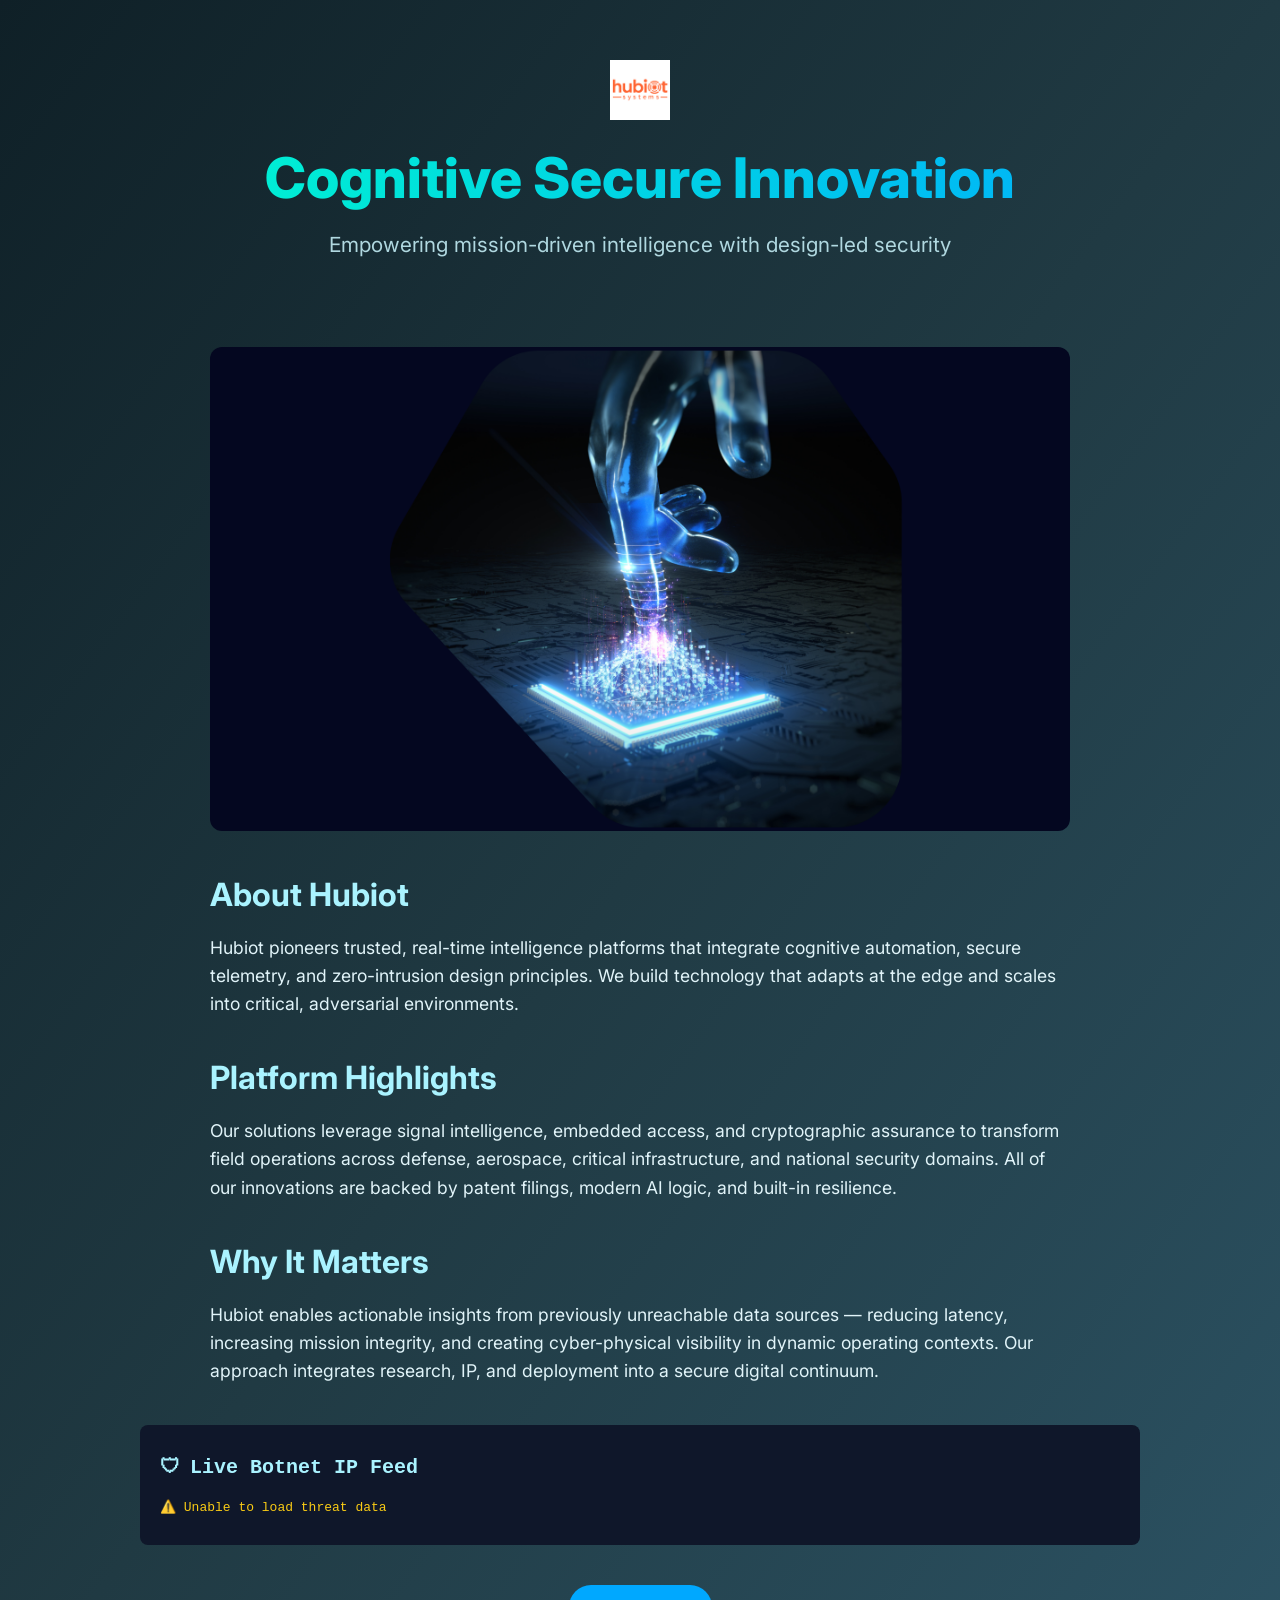
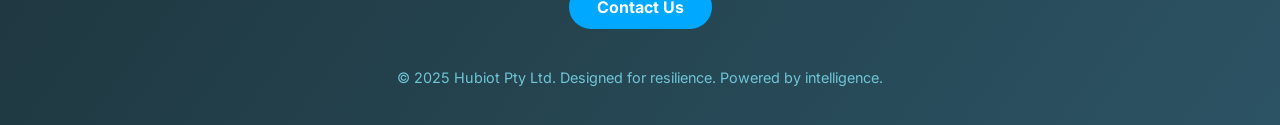
==== index.html @ 5f177913 "trigger azure deployment" ====
<!DOCTYPE html>
<html lang="en">
<head>
  <meta charset="UTF-8" />
  <meta name="viewport" content="width=device-width, initial-scale=1.0" />
  <title>Hubiot | Cognitive Secure Innovation</title>
  <link href="https://fonts.googleapis.com/css2?family=Inter:wght@300;600;800&display=swap" rel="stylesheet">
  <style>
    * { margin: 0; padding: 0; box-sizing: border-box; }
    body {
      font-family: 'Inter', sans-serif;
      background: linear-gradient(to bottom right, #0f2027, #203a43, #2c5364);
      color: #e0f7fa;
      overflow-x: hidden;
    }
    header {
      padding: 60px 20px 20px;
      text-align: center;
    }
    header img {
      max-height: 60px;
      margin-bottom: 20px;
    }
    header h1 {
      font-size: 3.5em;
      font-weight: 800;
      background: linear-gradient(to right, #00feca, #00a8ff);
      -webkit-background-clip: text;
      -webkit-text-fill-color: transparent;
      animation: pulse 3s infinite alternate;
    }
    header p {
      font-size: 1.3em;
      margin-top: 20px;
      color: #b0d8e0;
    }
    section {
      max-width: 900px;
      margin: 40px auto;
      padding: 0 20px;
    }
    section h2 {
      font-size: 2em;
      margin-bottom: 20px;
      color: #aaf3ff;
    }
    section p {
      font-size: 1.1em;
      line-height: 1.6em;
      color: #e1f4f9;
    }
    .cta {
      text-align: center;
      margin-top: 40px;
    }
    .cta a {
      display: inline-block;
      background: #00a8ff;
      color: #fff;
      padding: 12px 28px;
      border-radius: 40px;
      font-weight: bold;
      text-decoration: none;
      transition: background 0.3s ease;
    }
    .cta a:hover {
      background: #008ecc;
    }
    .hero {
      text-align: center;
    }
    .hero img {
      width: 100%;
      max-width: 1100px;
      border-radius: 12px;
      margin-top: 30px;
    }
    footer {
      text-align: center;
      font-size: 0.9em;
      color: #6fc5d6;
      padding: 40px 20px;
    }
    @keyframes pulse {
      from { transform: scale(1); opacity: 0.8; }
      to { transform: scale(1.04); opacity: 1; }
    }
  </style>
</head>
<body>
  <header>
    <img src="assets/images/logo.png" alt="Hubiot Logo">
    <h1>Cognitive Secure Innovation</h1>
    <p>Empowering mission-driven intelligence with design-led security</p>
  </header>

  <section class="hero">
    <img src="assets/images/hero-banner.png" alt="Hero Banner">
  </section>

  <section>
    <h2>About Hubiot</h2>
    <p>Hubiot pioneers trusted, real-time intelligence platforms that integrate cognitive automation, secure telemetry, and zero-intrusion design principles. We build technology that adapts at the edge and scales into critical, adversarial environments.</p>
  </section>

  <section>
    <h2>Platform Highlights</h2>
    <p>Our solutions leverage signal intelligence, embedded access, and cryptographic assurance to transform field operations across defense, aerospace, critical infrastructure, and national security domains. All of our innovations are backed by patent filings, modern AI logic, and built-in resilience.</p>
  </section>

  <section>
    <h2>Why It Matters</h2>
    <p>Hubiot enables actionable insights from previously unreachable data sources — reducing latency, increasing mission integrity, and creating cyber-physical visibility in dynamic operating contexts. Our approach integrates research, IP, and deployment into a secure digital continuum.</p>
  </section>
<section style="background-color:#0f172a; padding: 30px 20px; border-radius: 8px; color: #67e8f9; font-family: monospace; max-width: 1000px; margin: 40px auto;">
  <h2 style="font-size: 20px; font-weight: bold; display: flex; align-items: center;">
    🛡 <span style="margin-left: 10px;">Live Botnet IP Feed</span>
  </h2>
  <ul id="threat-feed" style="list-style: none; padding-left: 0; margin-top: 20px;"></ul>
  <script>
    fetch('https://corsproxy.io/?https://feodotracker.abuse.ch/downloads/ipblocklist.json')
      .then(response => response.json())
      .then(data => {
        const feed = document.getElementById('threat-feed');
        const entries = data.slice(0, 5);
        if (entries.length === 0) throw new Error("No data");

        entries.forEach(entry => {
          const item = document.createElement('li');
          item.style.marginBottom = '8px';
          item.textContent = `IP: ${entry.ip_address} | Malware: ${entry.malware} | Seen: ${entry.first_seen}`;
          feed.appendChild(item);
        });
      })
      .catch(err => {
        const fallback = document.createElement('li');
        fallback.style.color = '#facc15'; // amber/yellow
        fallback.innerHTML = '⚠️ Unable to load threat data';
        document.getElementById('threat-feed').appendChild(fallback);
      });
  </script>
</section>

  
  <div class="cta">
    <a href="mailto:info@hubiot.com.au">Contact Us</a>
  </div>

  <footer>
    &copy; 2025 Hubiot Pty Ltd. Designed for resilience. Powered by intelligence.
  </footer>
</body>
</html>
<!--redploy-->
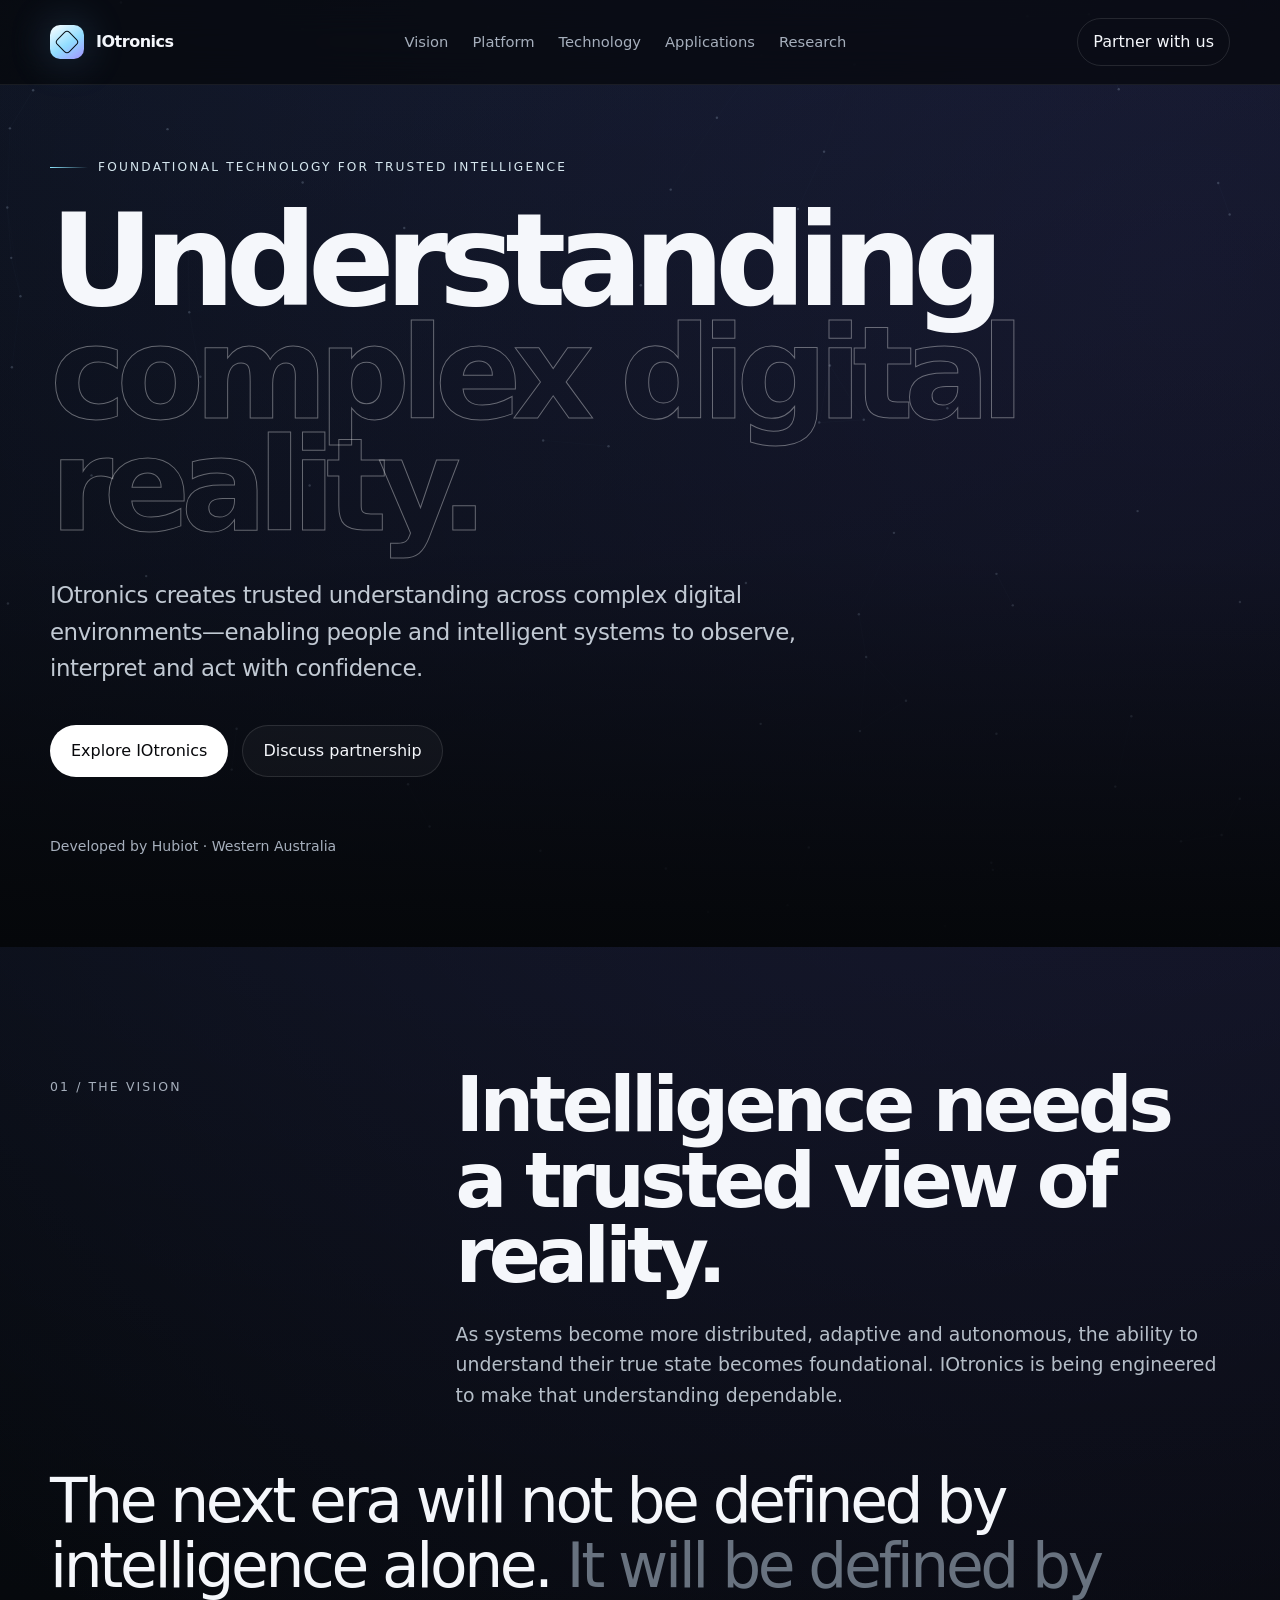
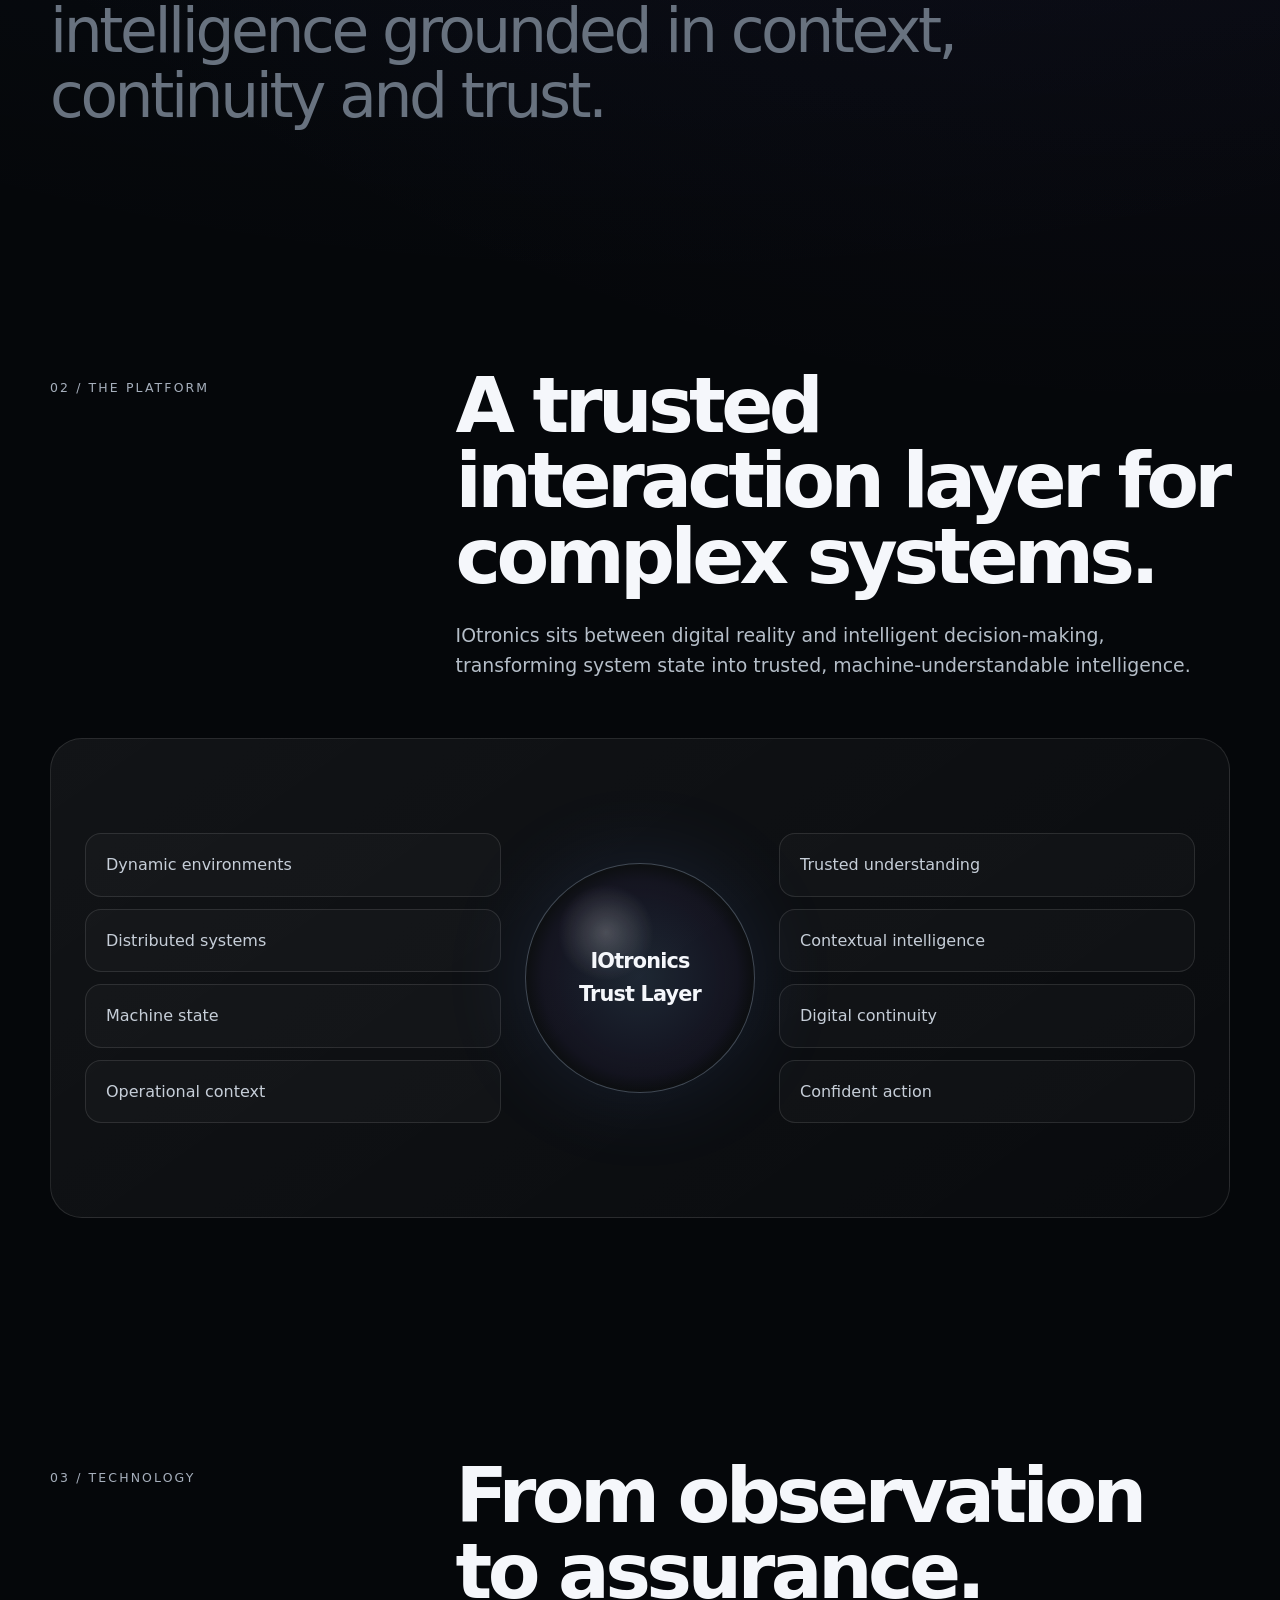
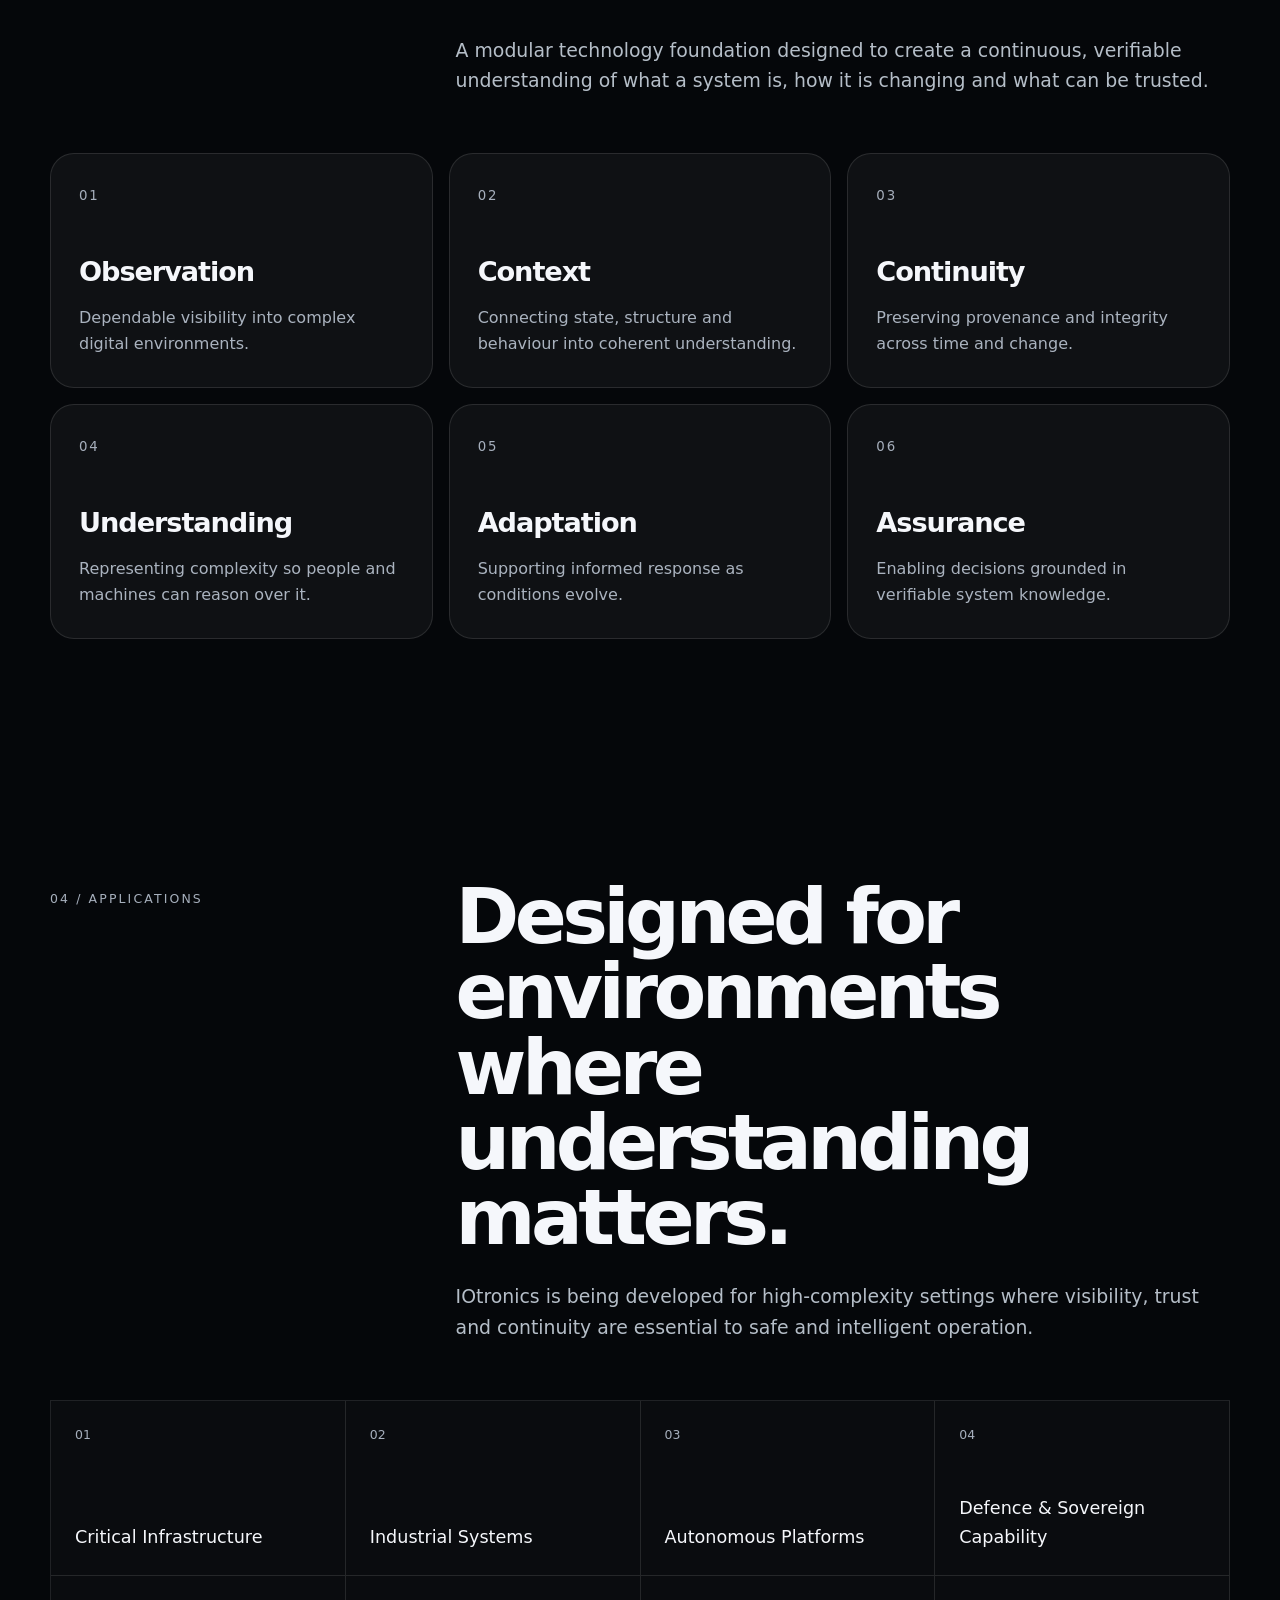
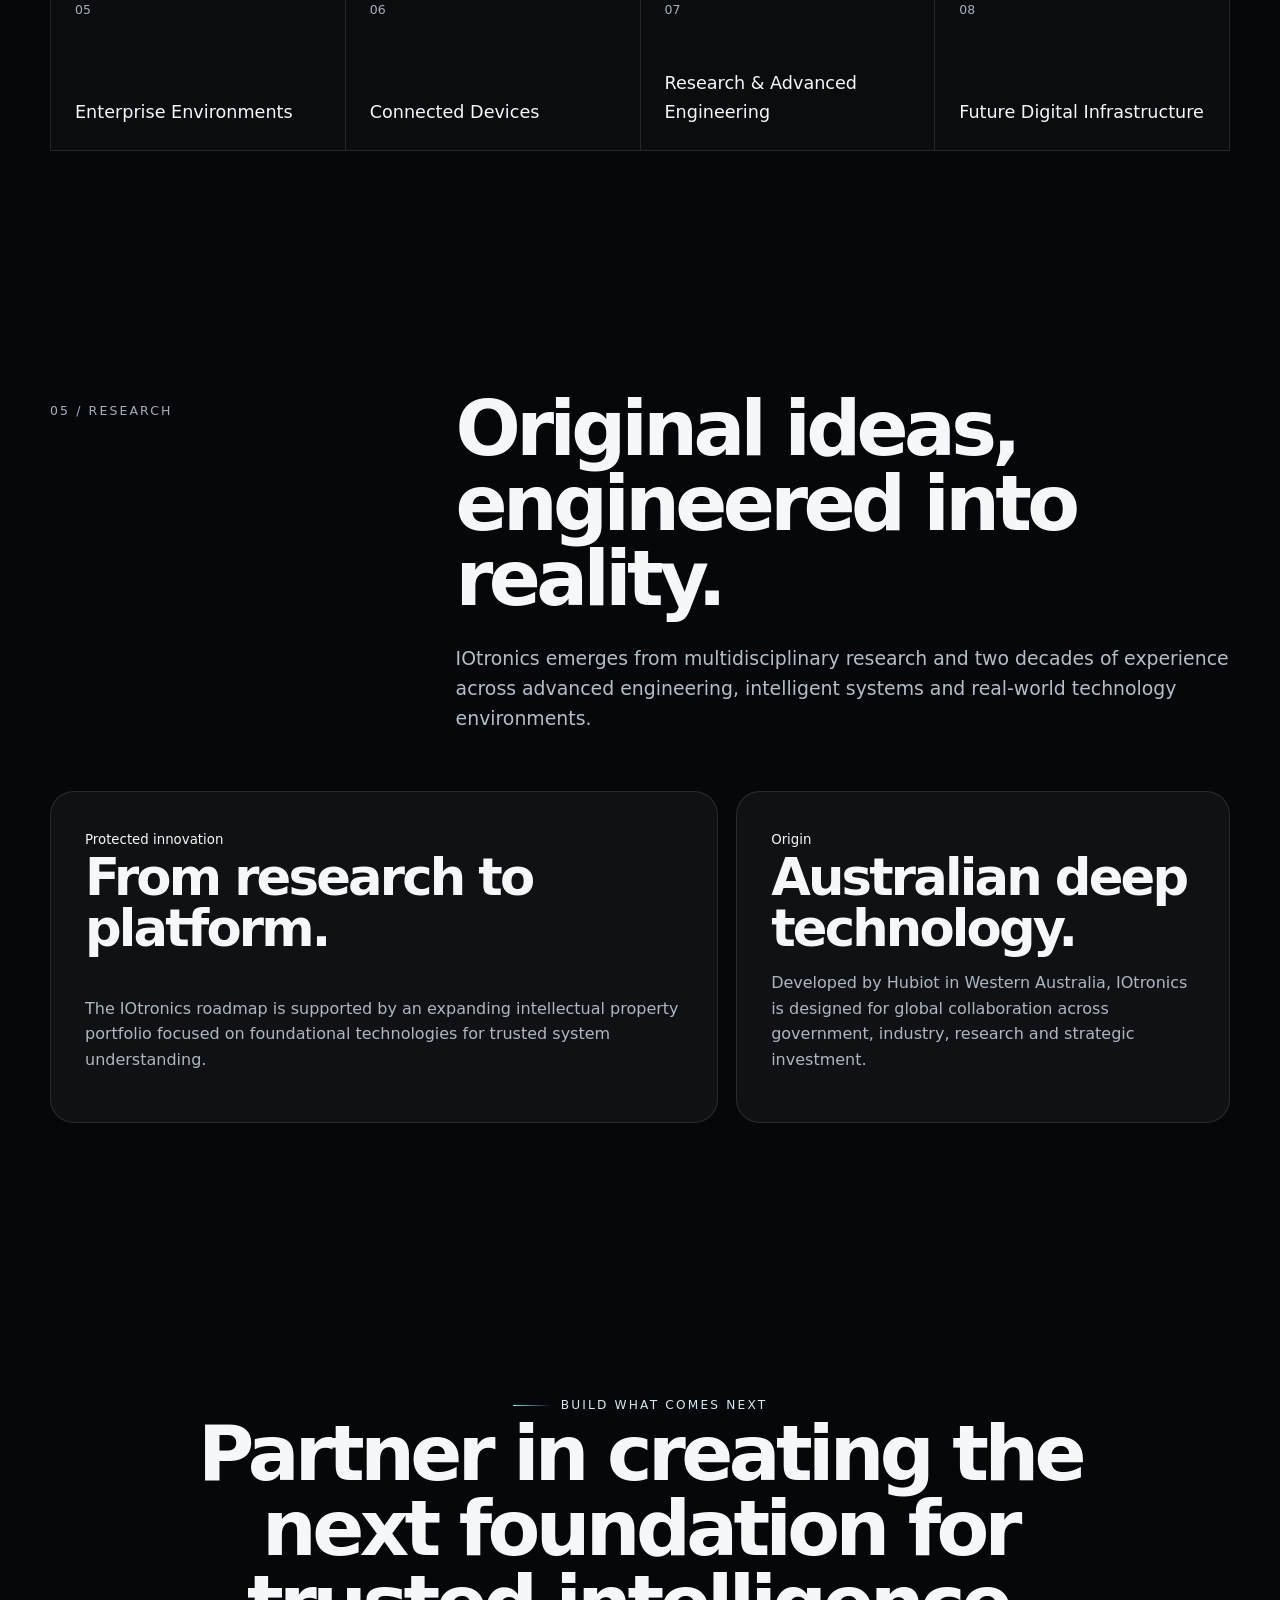
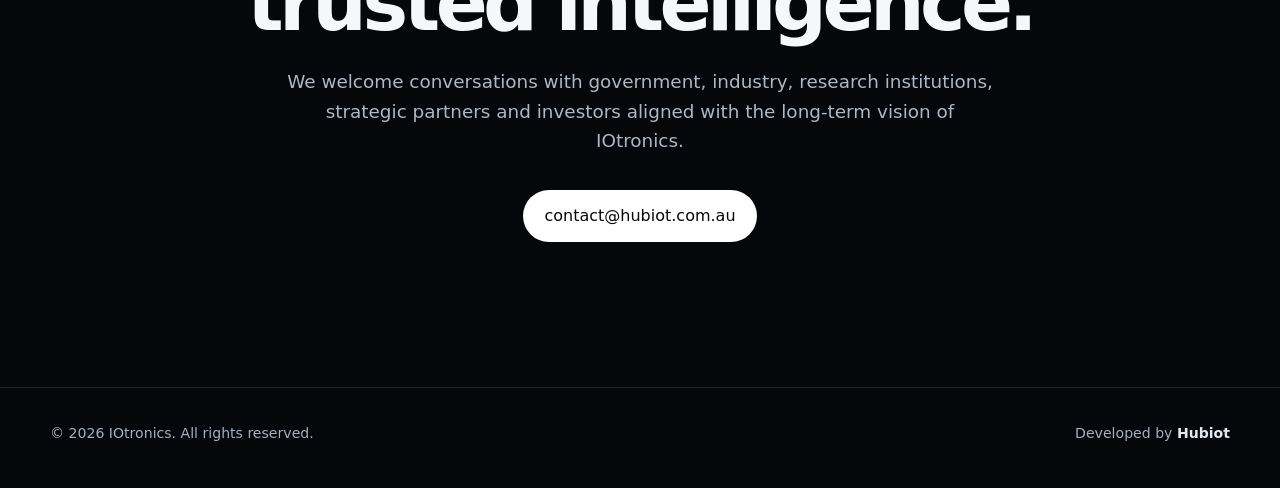
==== commit 46ce6d00: "initial iotronics landing page" ====
--- a/index.html
+++ b/index.html
@@ -1,154 +1,36 @@
-<!DOCTYPE html>
+<!doctype html>
 <html lang="en">
 <head>
-  <meta charset="UTF-8" />
-  <meta name="viewport" content="width=device-width, initial-scale=1.0" />
-  <title>Hubiot | Cognitive Secure Innovation</title>
-  <link href="https://fonts.googleapis.com/css2?family=Inter:wght@300;600;800&display=swap" rel="stylesheet">
-  <style>
-    * { margin: 0; padding: 0; box-sizing: border-box; }
-    body {
-      font-family: 'Inter', sans-serif;
-      background: linear-gradient(to bottom right, #0f2027, #203a43, #2c5364);
-      color: #e0f7fa;
-      overflow-x: hidden;
-    }
-    header {
-      padding: 60px 20px 20px;
-      text-align: center;
-    }
-    header img {
-      max-height: 60px;
-      margin-bottom: 20px;
-    }
-    header h1 {
-      font-size: 3.5em;
-      font-weight: 800;
-      background: linear-gradient(to right, #00feca, #00a8ff);
-      -webkit-background-clip: text;
-      -webkit-text-fill-color: transparent;
-      animation: pulse 3s infinite alternate;
-    }
-    header p {
-      font-size: 1.3em;
-      margin-top: 20px;
-      color: #b0d8e0;
-    }
-    section {
-      max-width: 900px;
-      margin: 40px auto;
-      padding: 0 20px;
-    }
-    section h2 {
-      font-size: 2em;
-      margin-bottom: 20px;
-      color: #aaf3ff;
-    }
-    section p {
-      font-size: 1.1em;
-      line-height: 1.6em;
-      color: #e1f4f9;
-    }
-    .cta {
-      text-align: center;
-      margin-top: 40px;
-    }
-    .cta a {
-      display: inline-block;
-      background: #00a8ff;
-      color: #fff;
-      padding: 12px 28px;
-      border-radius: 40px;
-      font-weight: bold;
-      text-decoration: none;
-      transition: background 0.3s ease;
-    }
-    .cta a:hover {
-      background: #008ecc;
-    }
-    .hero {
-      text-align: center;
-    }
-    .hero img {
-      width: 100%;
-      max-width: 1100px;
-      border-radius: 12px;
-      margin-top: 30px;
-    }
-    footer {
-      text-align: center;
-      font-size: 0.9em;
-      color: #6fc5d6;
-      padding: 40px 20px;
-    }
-    @keyframes pulse {
-      from { transform: scale(1); opacity: 0.8; }
-      to { transform: scale(1.04); opacity: 1; }
-    }
-  </style>
+<meta charset="utf-8">
+<meta name="viewport" content="width=device-width,initial-scale=1">
+<meta name="description" content="IOtronics is a foundational technology platform developed by Hubiot to create trusted understanding across complex digital environments.">
+<meta name="theme-color" content="#05070a">
+<title>IOtronics — Trusted Understanding for Complex Digital Systems</title>
+<style>
+:root{--bg:#05070a;--panel:rgba(255,255,255,.045);--line:rgba(255,255,255,.11);--text:#f5f7fb;--muted:#a6afbc;--accent:#8de7ff;--max:1180px;--radius:24px}
+*{box-sizing:border-box}html{scroll-behavior:smooth}body{margin:0;color:var(--text);background:radial-gradient(circle at 50% -10%,rgba(85,155,255,.16),transparent 34%),radial-gradient(circle at 92% 4%,rgba(148,98,255,.12),transparent 26%),var(--bg);font-family:Inter,ui-sans-serif,system-ui,-apple-system,BlinkMacSystemFont,"Segoe UI",sans-serif;line-height:1.6;overflow-x:hidden}a{color:inherit;text-decoration:none}.container{width:min(calc(100% - 40px),var(--max));margin:auto}
+header{position:fixed;inset:0 0 auto;z-index:50;padding:18px 0;background:rgba(5,7,10,.68);backdrop-filter:blur(18px);border-bottom:1px solid rgba(255,255,255,.07)}nav{display:flex;align-items:center;justify-content:space-between;gap:24px}.brand{display:flex;align-items:center;gap:12px;font-weight:700;letter-spacing:-.03em}.mark{width:34px;height:34px;border-radius:10px;background:linear-gradient(145deg,#fff,#91ddff 55%,#a492ff);box-shadow:0 0 40px rgba(120,200,255,.25);position:relative}.mark:after{content:"";position:absolute;inset:8px;border:1px solid #071017;border-radius:4px;transform:rotate(45deg)}.navlinks{display:flex;gap:24px;color:var(--muted);font-size:.92rem}.navcta{border:1px solid var(--line);padding:10px 15px;border-radius:999px}
+.hero{min-height:100vh;display:grid;align-items:center;padding:150px 0 90px;position:relative;isolation:isolate}#field{position:absolute;inset:0;width:100%;height:100%;z-index:-2;opacity:.58}.hero:after{content:"";position:absolute;inset:0;z-index:-1;background:linear-gradient(to bottom,rgba(5,7,10,.16),rgba(5,7,10,.35) 58%,var(--bg))}.eyebrow{display:inline-flex;align-items:center;gap:10px;text-transform:uppercase;letter-spacing:.18em;font-size:.76rem;color:#d6e7ef}.eyebrow:before{content:"";width:38px;height:1px;background:linear-gradient(90deg,var(--accent),transparent)}h1{margin:28px 0 0;font-size:clamp(4.2rem,10vw,8.8rem);line-height:.88;letter-spacing:-.075em;font-weight:650;max-width:1020px}h1 span{display:block;color:transparent;-webkit-text-stroke:1px rgba(255,255,255,.36)}.hero p{margin:34px 0 0;max-width:760px;color:#c1c9d3;font-size:clamp(1.15rem,2vw,1.43rem);letter-spacing:-.02em}.actions{display:flex;flex-wrap:wrap;gap:14px;margin-top:38px}.btn{display:inline-flex;align-items:center;justify-content:center;min-height:52px;padding:0 20px;border-radius:999px;border:1px solid var(--line);transition:.25s ease}.btn:hover{transform:translateY(-2px)}.primary{background:#fff;color:#07080b;border-color:transparent}.secondary{background:rgba(255,255,255,.035)}.byline{margin-top:58px;color:var(--muted);font-size:.88rem}
+section{padding:120px 0}.head{display:grid;grid-template-columns:.65fr 1.5fr;gap:70px;margin-bottom:58px}.index{color:var(--muted);font-size:.78rem;text-transform:uppercase;letter-spacing:.17em;padding-top:10px}h2{margin:0;font-size:clamp(2.8rem,6vw,5.8rem);line-height:.98;letter-spacing:-.06em;font-weight:600}.lead{margin:26px 0 0;color:#b5bec8;font-size:1.18rem;max-width:790px}.statement{font-size:clamp(2.15rem,4.8vw,4.7rem);line-height:1.06;letter-spacing:-.055em;max-width:1060px;margin:0}.dim{color:#68727f}
+.platform{border:1px solid var(--line);border-radius:32px;background:linear-gradient(145deg,rgba(255,255,255,.055),rgba(255,255,255,.02));padding:34px;overflow:hidden}.diagram{display:grid;grid-template-columns:1fr auto 1fr;gap:24px;align-items:center;min-height:410px}.side{display:grid;gap:12px}.node{padding:18px 20px;border:1px solid var(--line);border-radius:16px;background:rgba(255,255,255,.025);color:#c6ced8}.core{width:230px;aspect-ratio:1;border-radius:50%;display:grid;place-items:center;text-align:center;font-size:1.3rem;font-weight:650;letter-spacing:-.04em;background:radial-gradient(circle at 35% 30%,rgba(255,255,255,.22),transparent 22%),radial-gradient(circle,rgba(132,187,255,.14),rgba(126,98,255,.06) 60%,transparent 70%);border:1px solid rgba(196,221,255,.28);box-shadow:0 0 90px rgba(101,151,255,.12)}
+.grid{display:grid;grid-template-columns:repeat(3,1fr);gap:16px}.card{min-height:235px;padding:28px;border:1px solid var(--line);border-radius:var(--radius);background:var(--panel)}.card small{color:var(--muted);letter-spacing:.14em;text-transform:uppercase}.card h3{margin:42px 0 12px;font-size:1.7rem;letter-spacing:-.04em}.card p{margin:0;color:#aab3bf}.apps{display:grid;grid-template-columns:repeat(4,1fr);border-top:1px solid var(--line);border-left:1px solid var(--line)}.app{min-height:175px;padding:24px;display:flex;flex-direction:column;justify-content:space-between;border-right:1px solid var(--line);border-bottom:1px solid var(--line);background:rgba(255,255,255,.018)}.app span{color:var(--muted);font-size:.78rem}.app strong{font-size:1.1rem;font-weight:520}.proof{display:grid;grid-template-columns:1.15fr .85fr;gap:18px}.proof article{min-height:320px;padding:34px;border:1px solid var(--line);border-radius:var(--radius);background:var(--panel);display:flex;flex-direction:column;justify-content:space-between}.proof h3{margin:0;font-size:clamp(2rem,4vw,3.8rem);letter-spacing:-.055em;line-height:1}.proof p{color:#aeb7c2}.cta{text-align:center;padding:145px 0}.cta h2{max-width:940px;margin:auto}.cta p{color:#aeb7c2;max-width:720px;margin:26px auto 34px;font-size:1.15rem}footer{border-top:1px solid var(--line);padding:34px 0 44px;color:var(--muted);font-size:.88rem}.footerrow{display:flex;align-items:center;justify-content:space-between;gap:20px;flex-wrap:wrap}.reveal{opacity:0;transform:translateY(26px);transition:opacity .8s ease,transform .8s ease}.reveal.visible{opacity:1;transform:none}
+@media(max-width:900px){.navlinks{display:none}.head{grid-template-columns:1fr;gap:18px}.diagram{grid-template-columns:1fr}.core{margin:42px auto}.grid{grid-template-columns:1fr 1fr}.apps{grid-template-columns:1fr 1fr}.proof{grid-template-columns:1fr}}@media(max-width:620px){.container{width:min(calc(100% - 24px),var(--max))}.grid,.apps{grid-template-columns:1fr}h1{font-size:clamp(4rem,19vw,6rem)}section{padding:88px 0}.actions{flex-direction:column}.btn{width:100%}.platform{padding:18px}}@media(prefers-reduced-motion:reduce){html{scroll-behavior:auto}*,*:before,*:after{animation:none!important;transition:none!important}.reveal{opacity:1;transform:none}}
+</style>
 </head>
 <body>
-  <header>
-    <img src="assets/images/logo.png" alt="Hubiot Logo">
-    <h1>Cognitive Secure Innovation</h1>
-    <p>Empowering mission-driven intelligence with design-led security</p>
-  </header>
-
-  <section class="hero">
-    <img src="assets/images/hero-banner.png" alt="Hero Banner">
-  </section>
-
-  <section>
-    <h2>About Hubiot</h2>
-    <p>Hubiot pioneers trusted, real-time intelligence platforms that integrate cognitive automation, secure telemetry, and zero-intrusion design principles. We build technology that adapts at the edge and scales into critical, adversarial environments.</p>
-  </section>
-
-  <section>
-    <h2>Platform Highlights</h2>
-    <p>Our solutions leverage signal intelligence, embedded access, and cryptographic assurance to transform field operations across defense, aerospace, critical infrastructure, and national security domains. All of our innovations are backed by patent filings, modern AI logic, and built-in resilience.</p>
-  </section>
-
-  <section>
-    <h2>Why It Matters</h2>
-    <p>Hubiot enables actionable insights from previously unreachable data sources — reducing latency, increasing mission integrity, and creating cyber-physical visibility in dynamic operating contexts. Our approach integrates research, IP, and deployment into a secure digital continuum.</p>
-  </section>
-<section style="background-color:#0f172a; padding: 30px 20px; border-radius: 8px; color: #67e8f9; font-family: monospace; max-width: 1000px; margin: 40px auto;">
-  <h2 style="font-size: 20px; font-weight: bold; display: flex; align-items: center;">
-    🛡 <span style="margin-left: 10px;">Live Botnet IP Feed</span>
-  </h2>
-  <ul id="threat-feed" style="list-style: none; padding-left: 0; margin-top: 20px;"></ul>
-  <script>
-    fetch('https://corsproxy.io/?https://feodotracker.abuse.ch/downloads/ipblocklist.json')
-      .then(response => response.json())
-      .then(data => {
-        const feed = document.getElementById('threat-feed');
-        const entries = data.slice(0, 5);
-        if (entries.length === 0) throw new Error("No data");
-
-        entries.forEach(entry => {
-          const item = document.createElement('li');
-          item.style.marginBottom = '8px';
-          item.textContent = `IP: ${entry.ip_address} | Malware: ${entry.malware} | Seen: ${entry.first_seen}`;
-          feed.appendChild(item);
-        });
-      })
-      .catch(err => {
-        const fallback = document.createElement('li');
-        fallback.style.color = '#facc15'; // amber/yellow
-        fallback.innerHTML = '⚠️ Unable to load threat data';
-        document.getElementById('threat-feed').appendChild(fallback);
-      });
-  </script>
-</section>
-
-  
-  <div class="cta">
-    <a href="mailto:info@hubiot.com.au">Contact Us</a>
-  </div>
-
-  <footer>
-    &copy; 2025 Hubiot Pty Ltd. Designed for resilience. Powered by intelligence.
-  </footer>
-</body>
-</html>
-<!--redploy-->
+<header><div class="container"><nav><a class="brand" href="#top"><span class="mark"></span><span>IOtronics</span></a><div class="navlinks"><a href="#vision">Vision</a><a href="#platform">Platform</a><a href="#technology">Technology</a><a href="#applications">Applications</a><a href="#research">Research</a></div><a class="navcta" href="#partner">Partner with us</a></nav></div></header>
+<main id="top">
+<section class="hero"><canvas id="field"></canvas><div class="container"><div class="eyebrow">Foundational technology for trusted intelligence</div><h1>Understanding <span>complex digital reality.</span></h1><p>IOtronics creates trusted understanding across complex digital environments—enabling people and intelligent systems to observe, interpret and act with confidence.</p><div class="actions"><a class="btn primary" href="#platform">Explore IOtronics</a><a class="btn secondary" href="#partner">Discuss partnership</a></div><div class="byline">Developed by Hubiot · Western Australia</div></div></section>
+<section id="vision"><div class="container"><div class="head reveal"><div class="index">01 / The Vision</div><div><h2>Intelligence needs a trusted view of reality.</h2><p class="lead">As systems become more distributed, adaptive and autonomous, the ability to understand their true state becomes foundational. IOtronics is being engineered to make that understanding dependable.</p></div></div><p class="statement reveal">The next era will not be defined by intelligence alone. <span class="dim">It will be defined by intelligence grounded in context, continuity and trust.</span></p></div></section>
+<section id="platform"><div class="container"><div class="head reveal"><div class="index">02 / The Platform</div><div><h2>A trusted interaction layer for complex systems.</h2><p class="lead">IOtronics sits between digital reality and intelligent decision-making, transforming system state into trusted, machine-understandable intelligence.</p></div></div><div class="platform reveal"><div class="diagram"><div class="side"><div class="node">Dynamic environments</div><div class="node">Distributed systems</div><div class="node">Machine state</div><div class="node">Operational context</div></div><div class="core">IOtronics<br>Trust Layer</div><div class="side"><div class="node">Trusted understanding</div><div class="node">Contextual intelligence</div><div class="node">Digital continuity</div><div class="node">Confident action</div></div></div></div></div></section>
+<section id="technology"><div class="container"><div class="head reveal"><div class="index">03 / Technology</div><div><h2>From observation to assurance.</h2><p class="lead">A modular technology foundation designed to create a continuous, verifiable understanding of what a system is, how it is changing and what can be trusted.</p></div></div><div class="grid"><article class="card reveal"><small>01</small><h3>Observation</h3><p>Dependable visibility into complex digital environments.</p></article><article class="card reveal"><small>02</small><h3>Context</h3><p>Connecting state, structure and behaviour into coherent understanding.</p></article><article class="card reveal"><small>03</small><h3>Continuity</h3><p>Preserving provenance and integrity across time and change.</p></article><article class="card reveal"><small>04</small><h3>Understanding</h3><p>Representing complexity so people and machines can reason over it.</p></article><article class="card reveal"><small>05</small><h3>Adaptation</h3><p>Supporting informed response as conditions evolve.</p></article><article class="card reveal"><small>06</small><h3>Assurance</h3><p>Enabling decisions grounded in verifiable system knowledge.</p></article></div></div></section>
+<section id="applications"><div class="container"><div class="head reveal"><div class="index">04 / Applications</div><div><h2>Designed for environments where understanding matters.</h2><p class="lead">IOtronics is being developed for high-complexity settings where visibility, trust and continuity are essential to safe and intelligent operation.</p></div></div><div class="apps reveal"><div class="app"><span>01</span><strong>Critical Infrastructure</strong></div><div class="app"><span>02</span><strong>Industrial Systems</strong></div><div class="app"><span>03</span><strong>Autonomous Platforms</strong></div><div class="app"><span>04</span><strong>Defence & Sovereign Capability</strong></div><div class="app"><span>05</span><strong>Enterprise Environments</strong></div><div class="app"><span>06</span><strong>Connected Devices</strong></div><div class="app"><span>07</span><strong>Research & Advanced Engineering</strong></div><div class="app"><span>08</span><strong>Future Digital Infrastructure</strong></div></div></div></section>
+<section id="research"><div class="container"><div class="head reveal"><div class="index">05 / Research</div><div><h2>Original ideas, engineered into reality.</h2><p class="lead">IOtronics emerges from multidisciplinary research and two decades of experience across advanced engineering, intelligent systems and real-world technology environments.</p></div></div><div class="proof"><article class="reveal"><div><small>Protected innovation</small><h3>From research to platform.</h3></div><p>The IOtronics roadmap is supported by an expanding intellectual property portfolio focused on foundational technologies for trusted system understanding.</p></article><article class="reveal"><div><small>Origin</small><h3>Australian deep technology.</h3></div><p>Developed by Hubiot in Western Australia, IOtronics is designed for global collaboration across government, industry, research and strategic investment.</p></article></div></div></section>
+<section class="cta" id="partner"><div class="container reveal"><div class="eyebrow">Build what comes next</div><h2>Partner in creating the next foundation for trusted intelligence.</h2><p>We welcome conversations with government, industry, research institutions, strategic partners and investors aligned with the long-term vision of IOtronics.</p><a class="btn primary" href="mailto:contact@hubiot.com.au">contact@hubiot.com.au</a></div></section>
+</main>
+<footer><div class="container footerrow"><div>© <span id="year"></span> IOtronics. All rights reserved.</div><div>Developed by <strong style="color:#e4e9ef">Hubiot</strong></div></div></footer>
+<script>
+document.getElementById('year').textContent=new Date().getFullYear();const observer=new IntersectionObserver(entries=>entries.forEach(e=>{if(e.isIntersecting)e.target.classList.add('visible')}),{threshold:.12});document.querySelectorAll('.reveal').forEach(el=>observer.observe(el));
+const c=document.getElementById('field'),x=c.getContext('2d');let w,h,p=[];const r=window.matchMedia('(prefers-reduced-motion: reduce)').matches;function z(){const d=Math.min(devicePixelRatio||1,2);w=c.clientWidth;h=c.clientHeight;c.width=w*d;c.height=h*d;x.setTransform(d,0,0,d,0,0);p=Array.from({length:Math.min(90,Math.max(42,Math.floor(w/18)))},()=>({x:Math.random()*w,y:Math.random()*h,vx:(Math.random()-.5)*.18,vy:(Math.random()-.5)*.18}))}function q(){x.clearRect(0,0,w,h);for(let i=0;i<p.length;i++){const a=p[i];if(!r){a.x+=a.vx;a.y+=a.vy;if(a.x<0||a.x>w)a.vx*=-1;if(a.y<0||a.y>h)a.vy*=-1}x.beginPath();x.arc(a.x,a.y,1.2,0,Math.PI*2);x.fillStyle='rgba(205,226,255,.45)';x.fill();for(let j=i+1;j<p.length;j++){const b=p[j],dx=a.x-b.x,dy=a.y-b.y,d=Math.sqrt(dx*dx+dy*dy);if(d<125){x.beginPath();x.moveTo(a.x,a.y);x.lineTo(b.x,b.y);x.strokeStyle=`rgba(150,190,235,${(1-d/125)*.12})`;x.lineWidth=.7;x.stroke()}}}if(!r)requestAnimationFrame(q)}z();q();addEventListener('resize',z);
+</script>
+</body></html>
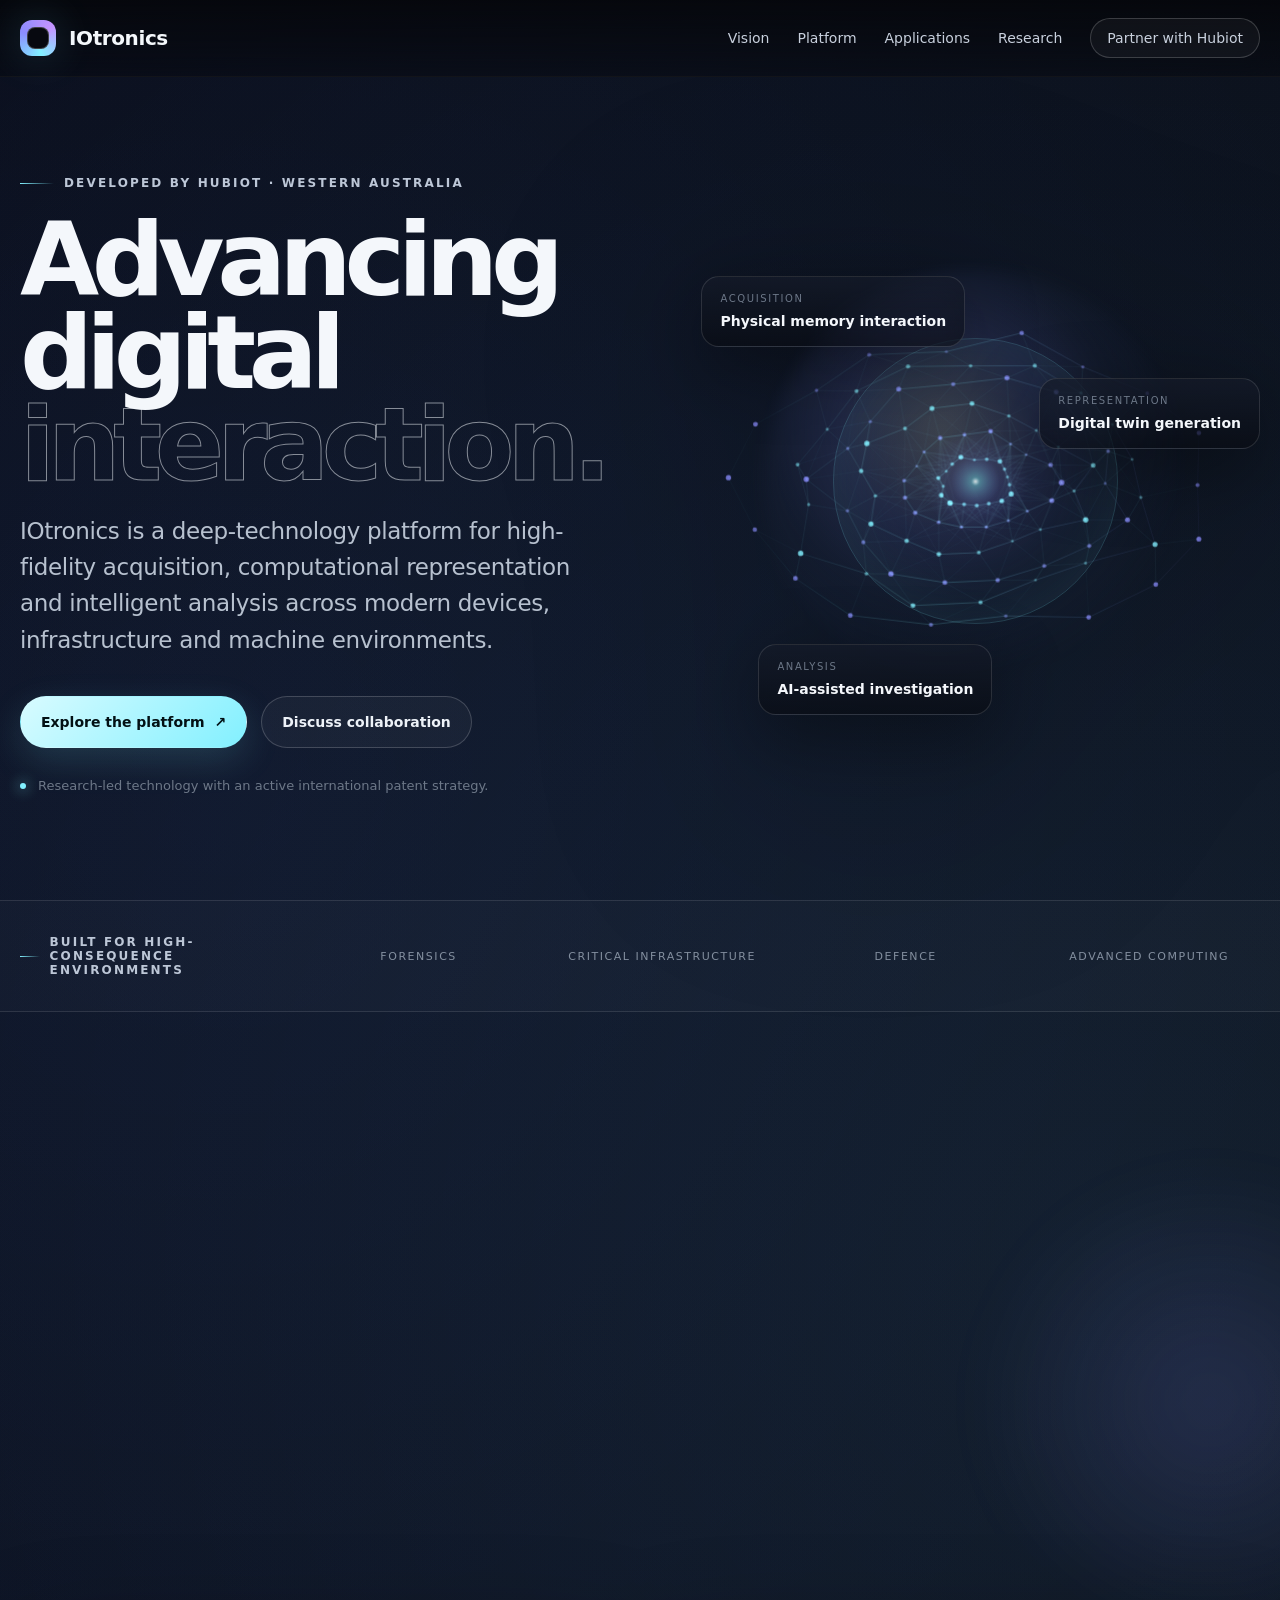
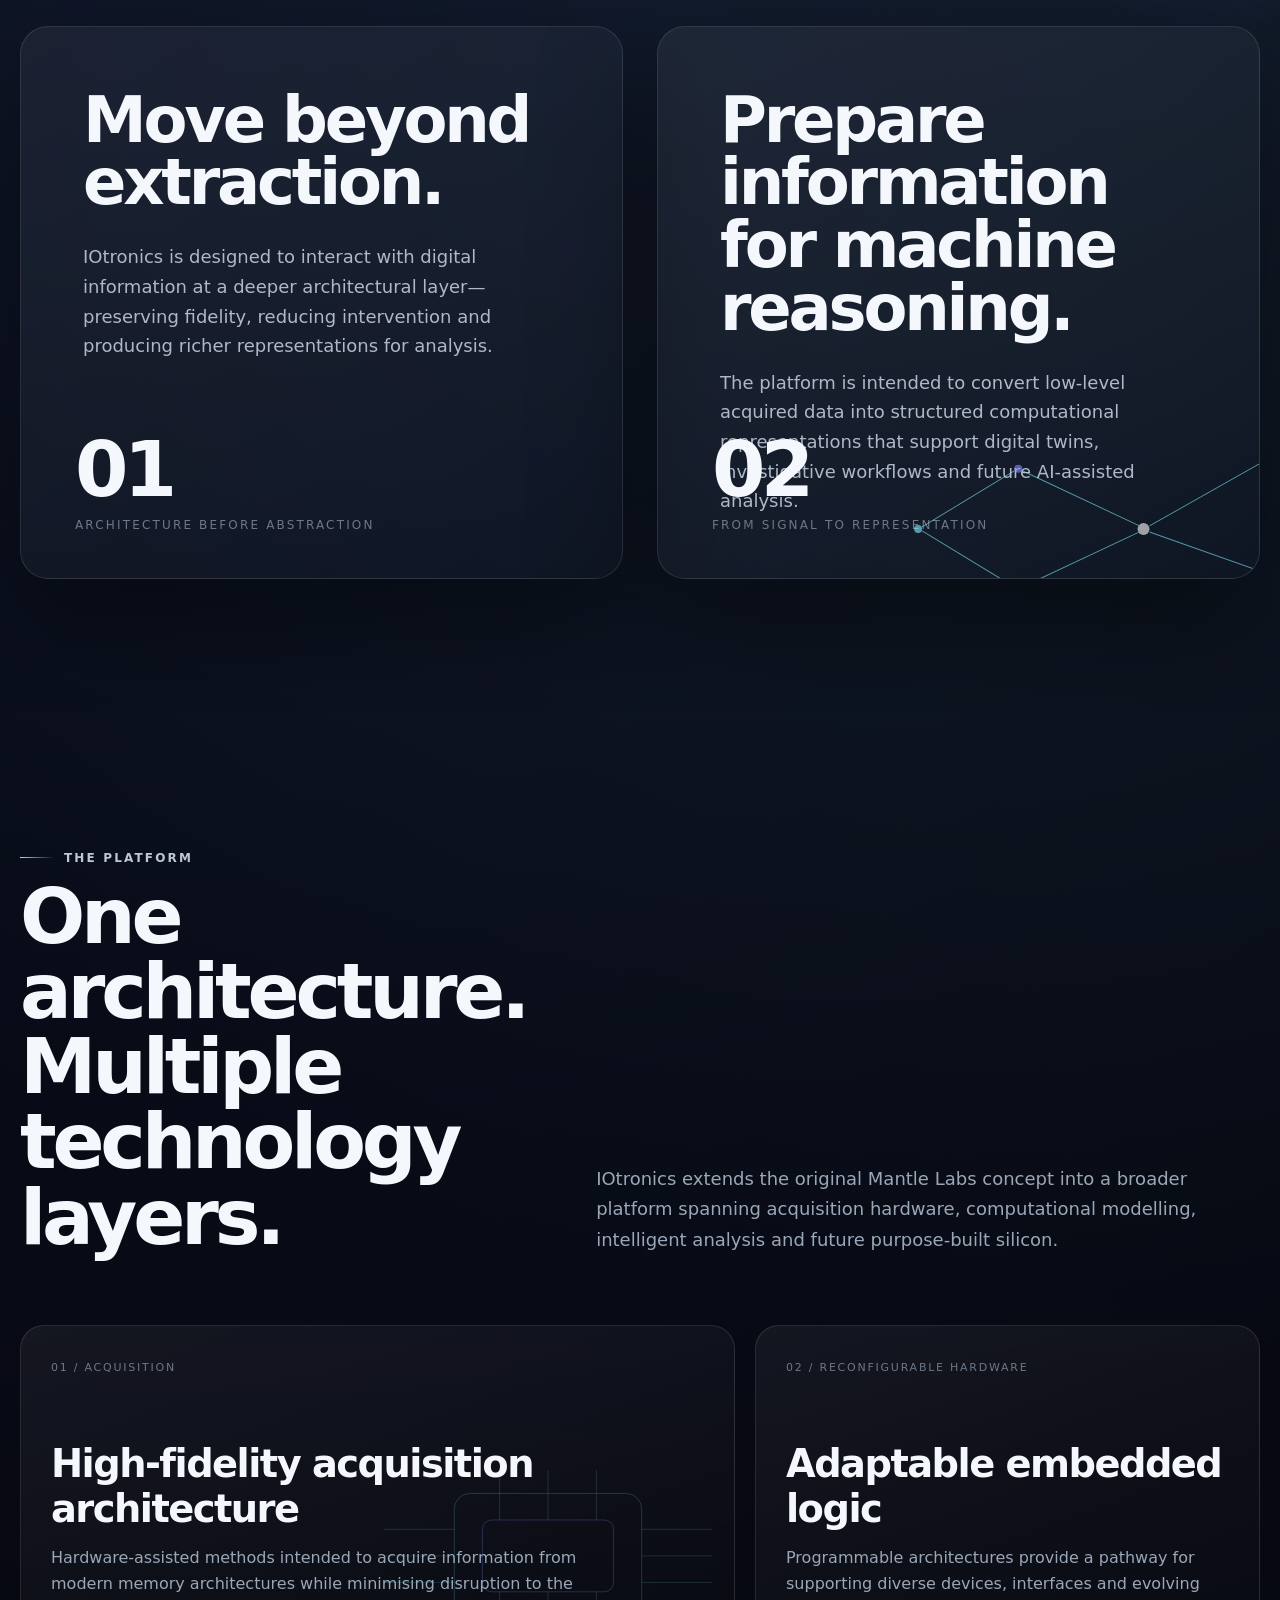
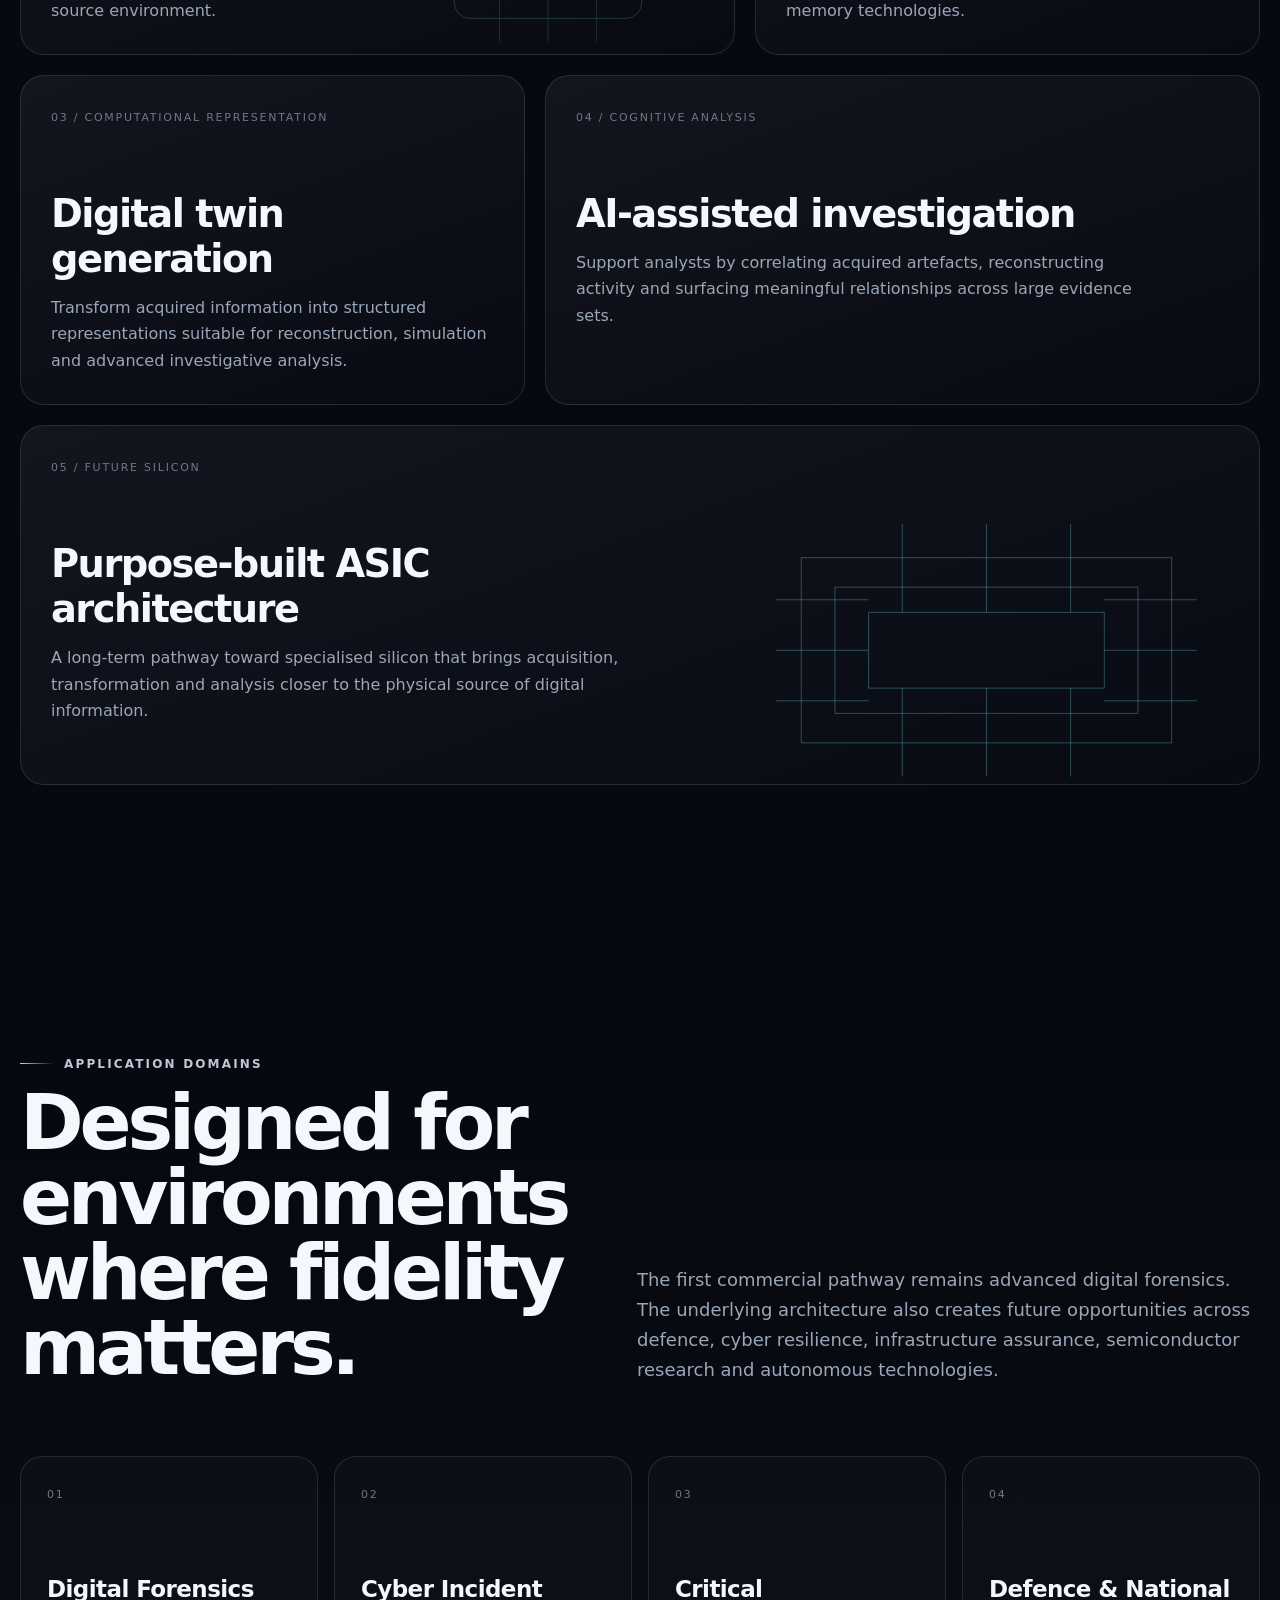
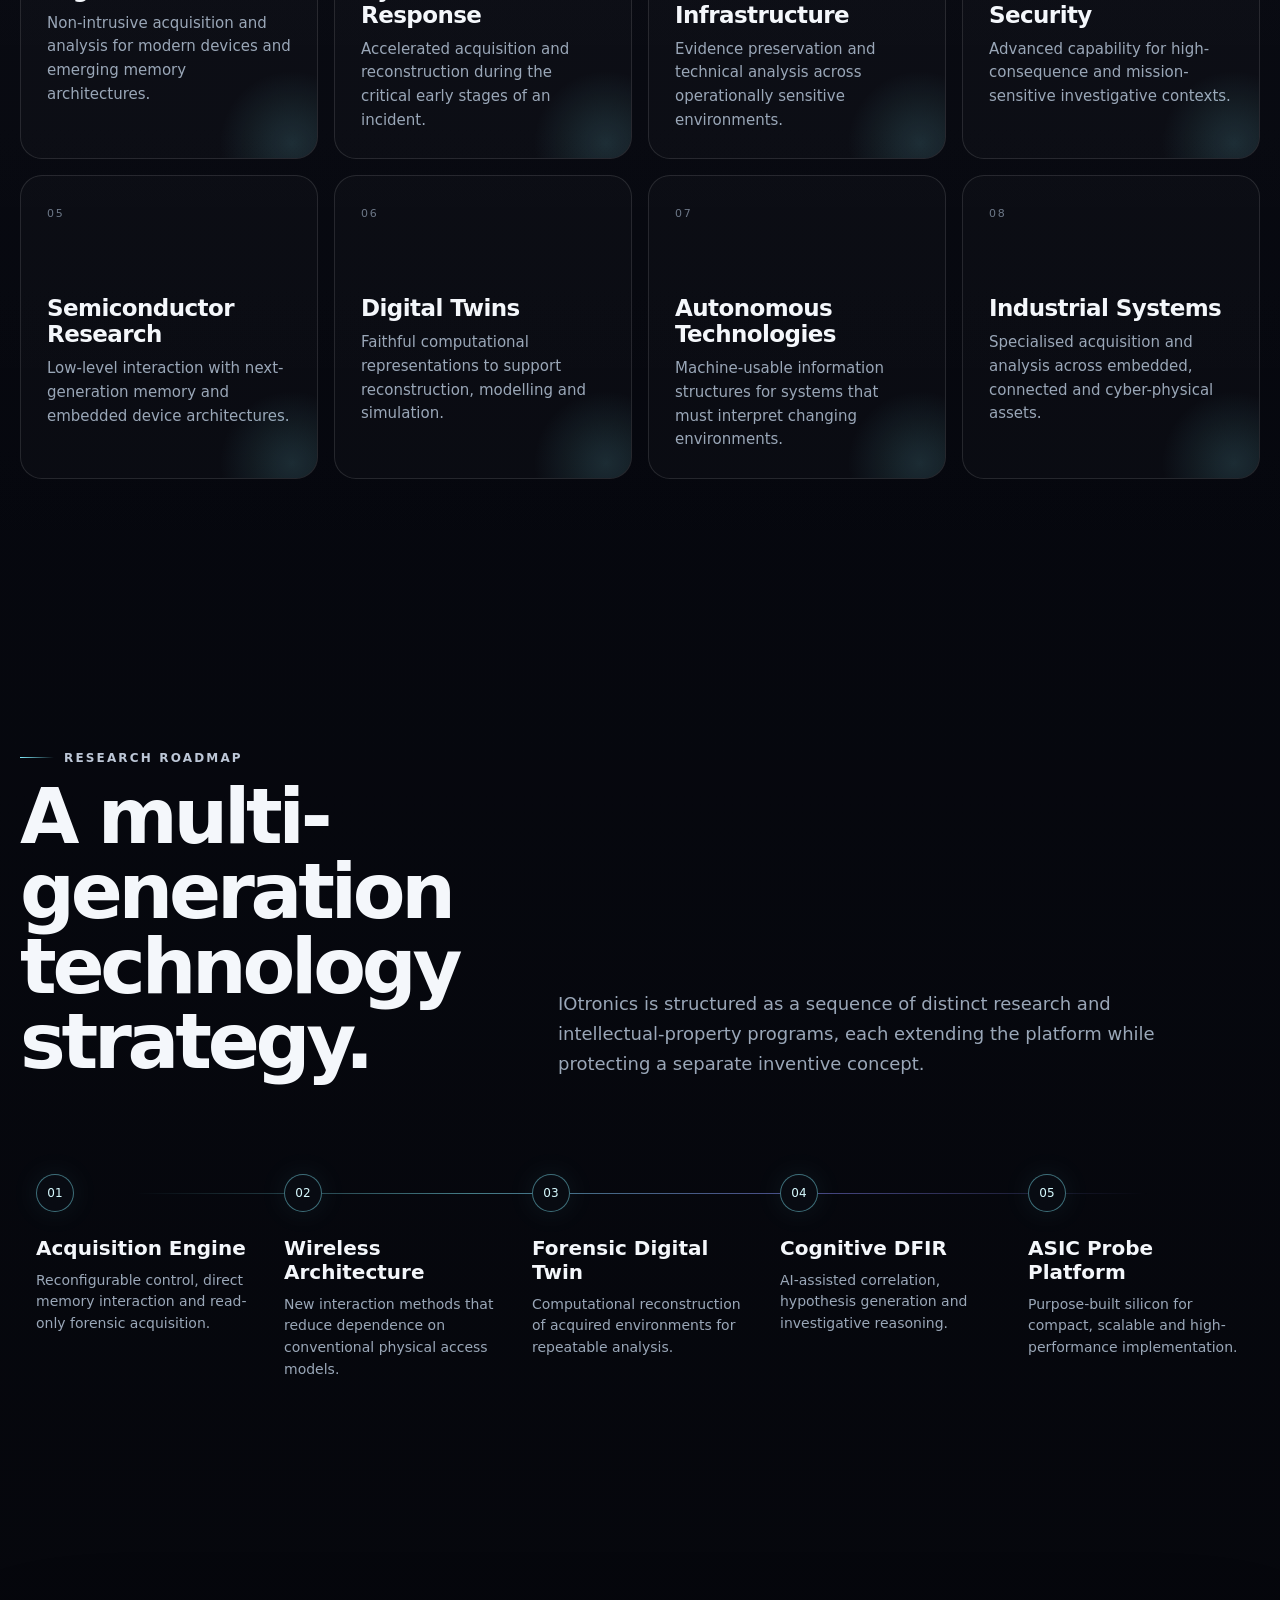
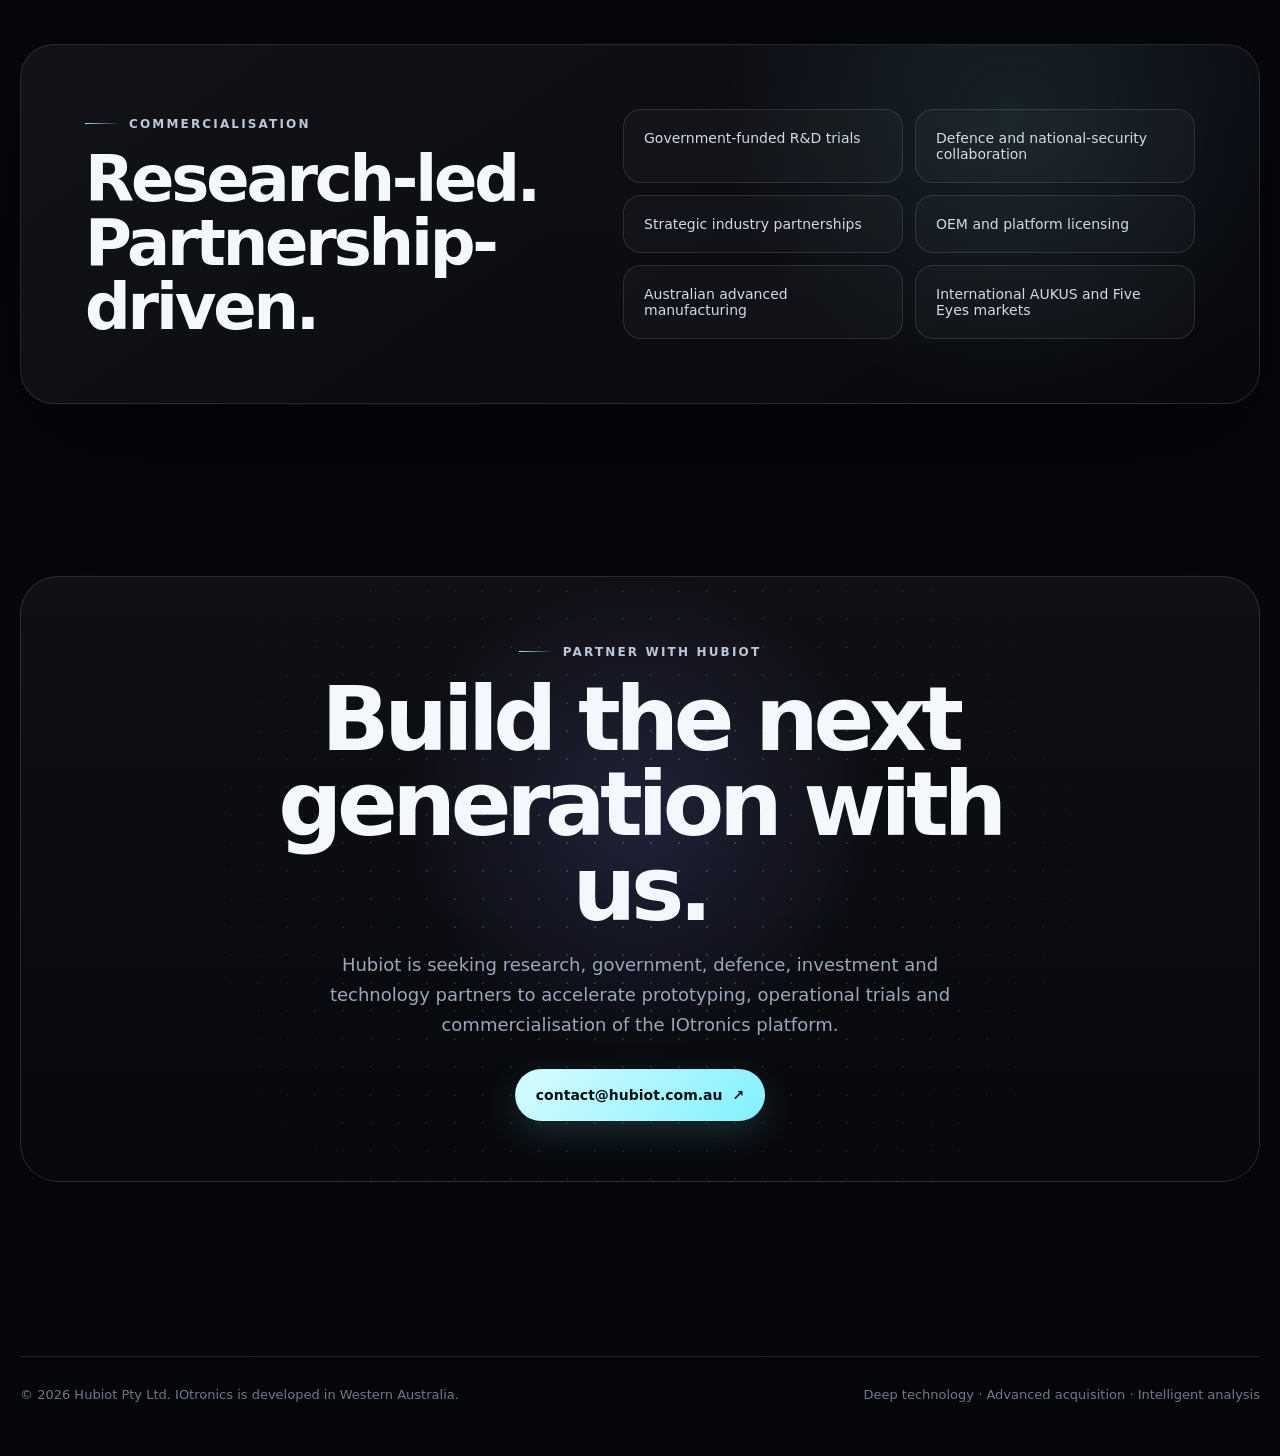
==== commit 0b7c8425: "next version of iotronics" ====
--- a/index.html
+++ b/index.html
@@ -1,36 +1,1145 @@
-<!doctype html>
+<!DOCTYPE html>
 <html lang="en">
 <head>
-<meta charset="utf-8">
-<meta name="viewport" content="width=device-width,initial-scale=1">
-<meta name="description" content="IOtronics is a foundational technology platform developed by Hubiot to create trusted understanding across complex digital environments.">
-<meta name="theme-color" content="#05070a">
-<title>IOtronics — Trusted Understanding for Complex Digital Systems</title>
-<style>
-:root{--bg:#05070a;--panel:rgba(255,255,255,.045);--line:rgba(255,255,255,.11);--text:#f5f7fb;--muted:#a6afbc;--accent:#8de7ff;--max:1180px;--radius:24px}
-*{box-sizing:border-box}html{scroll-behavior:smooth}body{margin:0;color:var(--text);background:radial-gradient(circle at 50% -10%,rgba(85,155,255,.16),transparent 34%),radial-gradient(circle at 92% 4%,rgba(148,98,255,.12),transparent 26%),var(--bg);font-family:Inter,ui-sans-serif,system-ui,-apple-system,BlinkMacSystemFont,"Segoe UI",sans-serif;line-height:1.6;overflow-x:hidden}a{color:inherit;text-decoration:none}.container{width:min(calc(100% - 40px),var(--max));margin:auto}
-header{position:fixed;inset:0 0 auto;z-index:50;padding:18px 0;background:rgba(5,7,10,.68);backdrop-filter:blur(18px);border-bottom:1px solid rgba(255,255,255,.07)}nav{display:flex;align-items:center;justify-content:space-between;gap:24px}.brand{display:flex;align-items:center;gap:12px;font-weight:700;letter-spacing:-.03em}.mark{width:34px;height:34px;border-radius:10px;background:linear-gradient(145deg,#fff,#91ddff 55%,#a492ff);box-shadow:0 0 40px rgba(120,200,255,.25);position:relative}.mark:after{content:"";position:absolute;inset:8px;border:1px solid #071017;border-radius:4px;transform:rotate(45deg)}.navlinks{display:flex;gap:24px;color:var(--muted);font-size:.92rem}.navcta{border:1px solid var(--line);padding:10px 15px;border-radius:999px}
-.hero{min-height:100vh;display:grid;align-items:center;padding:150px 0 90px;position:relative;isolation:isolate}#field{position:absolute;inset:0;width:100%;height:100%;z-index:-2;opacity:.58}.hero:after{content:"";position:absolute;inset:0;z-index:-1;background:linear-gradient(to bottom,rgba(5,7,10,.16),rgba(5,7,10,.35) 58%,var(--bg))}.eyebrow{display:inline-flex;align-items:center;gap:10px;text-transform:uppercase;letter-spacing:.18em;font-size:.76rem;color:#d6e7ef}.eyebrow:before{content:"";width:38px;height:1px;background:linear-gradient(90deg,var(--accent),transparent)}h1{margin:28px 0 0;font-size:clamp(4.2rem,10vw,8.8rem);line-height:.88;letter-spacing:-.075em;font-weight:650;max-width:1020px}h1 span{display:block;color:transparent;-webkit-text-stroke:1px rgba(255,255,255,.36)}.hero p{margin:34px 0 0;max-width:760px;color:#c1c9d3;font-size:clamp(1.15rem,2vw,1.43rem);letter-spacing:-.02em}.actions{display:flex;flex-wrap:wrap;gap:14px;margin-top:38px}.btn{display:inline-flex;align-items:center;justify-content:center;min-height:52px;padding:0 20px;border-radius:999px;border:1px solid var(--line);transition:.25s ease}.btn:hover{transform:translateY(-2px)}.primary{background:#fff;color:#07080b;border-color:transparent}.secondary{background:rgba(255,255,255,.035)}.byline{margin-top:58px;color:var(--muted);font-size:.88rem}
-section{padding:120px 0}.head{display:grid;grid-template-columns:.65fr 1.5fr;gap:70px;margin-bottom:58px}.index{color:var(--muted);font-size:.78rem;text-transform:uppercase;letter-spacing:.17em;padding-top:10px}h2{margin:0;font-size:clamp(2.8rem,6vw,5.8rem);line-height:.98;letter-spacing:-.06em;font-weight:600}.lead{margin:26px 0 0;color:#b5bec8;font-size:1.18rem;max-width:790px}.statement{font-size:clamp(2.15rem,4.8vw,4.7rem);line-height:1.06;letter-spacing:-.055em;max-width:1060px;margin:0}.dim{color:#68727f}
-.platform{border:1px solid var(--line);border-radius:32px;background:linear-gradient(145deg,rgba(255,255,255,.055),rgba(255,255,255,.02));padding:34px;overflow:hidden}.diagram{display:grid;grid-template-columns:1fr auto 1fr;gap:24px;align-items:center;min-height:410px}.side{display:grid;gap:12px}.node{padding:18px 20px;border:1px solid var(--line);border-radius:16px;background:rgba(255,255,255,.025);color:#c6ced8}.core{width:230px;aspect-ratio:1;border-radius:50%;display:grid;place-items:center;text-align:center;font-size:1.3rem;font-weight:650;letter-spacing:-.04em;background:radial-gradient(circle at 35% 30%,rgba(255,255,255,.22),transparent 22%),radial-gradient(circle,rgba(132,187,255,.14),rgba(126,98,255,.06) 60%,transparent 70%);border:1px solid rgba(196,221,255,.28);box-shadow:0 0 90px rgba(101,151,255,.12)}
-.grid{display:grid;grid-template-columns:repeat(3,1fr);gap:16px}.card{min-height:235px;padding:28px;border:1px solid var(--line);border-radius:var(--radius);background:var(--panel)}.card small{color:var(--muted);letter-spacing:.14em;text-transform:uppercase}.card h3{margin:42px 0 12px;font-size:1.7rem;letter-spacing:-.04em}.card p{margin:0;color:#aab3bf}.apps{display:grid;grid-template-columns:repeat(4,1fr);border-top:1px solid var(--line);border-left:1px solid var(--line)}.app{min-height:175px;padding:24px;display:flex;flex-direction:column;justify-content:space-between;border-right:1px solid var(--line);border-bottom:1px solid var(--line);background:rgba(255,255,255,.018)}.app span{color:var(--muted);font-size:.78rem}.app strong{font-size:1.1rem;font-weight:520}.proof{display:grid;grid-template-columns:1.15fr .85fr;gap:18px}.proof article{min-height:320px;padding:34px;border:1px solid var(--line);border-radius:var(--radius);background:var(--panel);display:flex;flex-direction:column;justify-content:space-between}.proof h3{margin:0;font-size:clamp(2rem,4vw,3.8rem);letter-spacing:-.055em;line-height:1}.proof p{color:#aeb7c2}.cta{text-align:center;padding:145px 0}.cta h2{max-width:940px;margin:auto}.cta p{color:#aeb7c2;max-width:720px;margin:26px auto 34px;font-size:1.15rem}footer{border-top:1px solid var(--line);padding:34px 0 44px;color:var(--muted);font-size:.88rem}.footerrow{display:flex;align-items:center;justify-content:space-between;gap:20px;flex-wrap:wrap}.reveal{opacity:0;transform:translateY(26px);transition:opacity .8s ease,transform .8s ease}.reveal.visible{opacity:1;transform:none}
-@media(max-width:900px){.navlinks{display:none}.head{grid-template-columns:1fr;gap:18px}.diagram{grid-template-columns:1fr}.core{margin:42px auto}.grid{grid-template-columns:1fr 1fr}.apps{grid-template-columns:1fr 1fr}.proof{grid-template-columns:1fr}}@media(max-width:620px){.container{width:min(calc(100% - 24px),var(--max))}.grid,.apps{grid-template-columns:1fr}h1{font-size:clamp(4rem,19vw,6rem)}section{padding:88px 0}.actions{flex-direction:column}.btn{width:100%}.platform{padding:18px}}@media(prefers-reduced-motion:reduce){html{scroll-behavior:auto}*,*:before,*:after{animation:none!important;transition:none!important}.reveal{opacity:1;transform:none}}
-</style>
+  <meta charset="utf-8" />
+  <meta name="viewport" content="width=device-width, initial-scale=1" />
+  <meta name="theme-color" content="#05060a" />
+  <meta name="description" content="IOtronics is a deep-technology platform developed by Hubiot for high-fidelity acquisition, computational representation and intelligent analysis of modern digital environments." />
+  <meta property="og:title" content="IOtronics — Advanced Digital Interaction" />
+  <meta property="og:description" content="A new technology platform for acquisition, computational representation and intelligent analysis." />
+  <meta property="og:type" content="website" />
+  <title>IOtronics — Advanced Digital Interaction</title>
+
+  <style>
+    :root {
+      --bg: #05060a;
+      --bg-soft: #0a0d14;
+      --panel: rgba(15, 19, 30, 0.72);
+      --panel-strong: rgba(17, 22, 34, 0.94);
+      --line: rgba(255,255,255,0.11);
+      --line-strong: rgba(255,255,255,0.18);
+      --text: #f4f7fb;
+      --muted: #9aa7b8;
+      --muted-2: #6d7888;
+      --accent: #82f0ff;
+      --accent-2: #8b8cff;
+      --accent-3: #c493ff;
+      --max: 1240px;
+      --radius: 28px;
+      --shadow: 0 40px 120px rgba(0,0,0,.45);
+    }
+
+    * { box-sizing: border-box; }
+    html { scroll-behavior: smooth; }
+    body {
+      margin: 0;
+      color: var(--text);
+      background:
+        radial-gradient(circle at 18% 10%, rgba(76, 118, 255, 0.12), transparent 34%),
+        radial-gradient(circle at 88% 16%, rgba(130, 240, 255, 0.08), transparent 26%),
+        linear-gradient(180deg, #05060a 0%, #070912 42%, #05060a 100%);
+      font-family: Inter, ui-sans-serif, system-ui, -apple-system, BlinkMacSystemFont, "Segoe UI", sans-serif;
+      overflow-x: hidden;
+    }
+
+    body::before {
+      content: "";
+      position: fixed;
+      inset: 0;
+      pointer-events: none;
+      opacity: .22;
+      background-image:
+        linear-gradient(rgba(255,255,255,.025) 1px, transparent 1px),
+        linear-gradient(90deg, rgba(255,255,255,.025) 1px, transparent 1px);
+      background-size: 48px 48px;
+      mask-image: linear-gradient(to bottom, black 0%, transparent 78%);
+      z-index: -1;
+    }
+
+    a { color: inherit; text-decoration: none; }
+    button { font: inherit; }
+    img, svg { display: block; max-width: 100%; }
+
+    .container {
+      width: min(calc(100% - 40px), var(--max));
+      margin: 0 auto;
+    }
+
+    .eyebrow {
+      display: inline-flex;
+      align-items: center;
+      gap: 10px;
+      font-size: 12px;
+      letter-spacing: .18em;
+      text-transform: uppercase;
+      color: #bdc7d7;
+      font-weight: 700;
+    }
+
+    .eyebrow::before {
+      content: "";
+      width: 34px;
+      height: 1px;
+      background: linear-gradient(90deg, var(--accent), transparent);
+    }
+
+    .site-header {
+      position: fixed;
+      inset: 0 0 auto;
+      z-index: 30;
+      backdrop-filter: blur(18px);
+      background: linear-gradient(to bottom, rgba(5,6,10,.86), rgba(5,6,10,.36));
+      border-bottom: 1px solid rgba(255,255,255,.05);
+      transition: background .3s ease, border-color .3s ease;
+    }
+
+    .site-header.scrolled {
+      background: rgba(5,6,10,.88);
+      border-color: rgba(255,255,255,.09);
+    }
+
+    .nav {
+      height: 76px;
+      display: flex;
+      align-items: center;
+      justify-content: space-between;
+      gap: 24px;
+    }
+
+    .brand {
+      display: inline-flex;
+      align-items: center;
+      gap: 13px;
+      font-weight: 750;
+      letter-spacing: -.02em;
+      font-size: 20px;
+    }
+
+    .brand-mark {
+      width: 36px;
+      aspect-ratio: 1;
+      border-radius: 12px;
+      position: relative;
+      background:
+        radial-gradient(circle at 35% 30%, rgba(255,255,255,.96) 0 4%, transparent 5%),
+        conic-gradient(from 170deg, var(--accent), var(--accent-2), var(--accent-3), var(--accent));
+      box-shadow: 0 0 42px rgba(130,240,255,.18);
+    }
+
+    .brand-mark::after {
+      content: "";
+      position: absolute;
+      inset: 7px;
+      border-radius: 8px;
+      background: #070910;
+      border: 1px solid rgba(255,255,255,.24);
+    }
+
+    .nav-links {
+      display: flex;
+      align-items: center;
+      gap: 28px;
+      color: #c8d0dd;
+      font-size: 14px;
+    }
+
+    .nav-links a { transition: color .2s ease; }
+    .nav-links a:hover { color: white; }
+
+    .nav-cta {
+      padding: 11px 16px;
+      border-radius: 999px;
+      border: 1px solid var(--line-strong);
+      background: rgba(255,255,255,.04);
+    }
+
+    .menu-toggle {
+      display: none;
+      width: 44px;
+      height: 44px;
+      border: 1px solid var(--line);
+      color: white;
+      background: rgba(255,255,255,.035);
+      border-radius: 14px;
+    }
+
+    .hero {
+      min-height: 100svh;
+      display: grid;
+      align-items: center;
+      padding: 132px 0 70px;
+      position: relative;
+      isolation: isolate;
+    }
+
+    .hero-grid {
+      display: grid;
+      grid-template-columns: 1.02fr .98fr;
+      gap: clamp(40px, 6vw, 86px);
+      align-items: center;
+    }
+
+    .hero-copy { position: relative; z-index: 2; }
+
+    .hero h1 {
+      margin: 24px 0 22px;
+      font-size: clamp(54px, 8vw, 112px);
+      line-height: .9;
+      letter-spacing: -.072em;
+      max-width: 900px;
+      text-wrap: balance;
+    }
+
+    .hero h1 .outline {
+      color: transparent;
+      -webkit-text-stroke: 1px rgba(244,247,251,.52);
+    }
+
+    .hero p {
+      margin: 0;
+      max-width: 650px;
+      font-size: clamp(18px, 2vw, 23px);
+      line-height: 1.58;
+      color: #b7c1cf;
+      letter-spacing: -.015em;
+    }
+
+    .hero-actions {
+      margin-top: 38px;
+      display: flex;
+      flex-wrap: wrap;
+      gap: 14px;
+    }
+
+    .btn {
+      min-height: 52px;
+      display: inline-flex;
+      align-items: center;
+      justify-content: center;
+      gap: 10px;
+      padding: 0 20px;
+      border-radius: 999px;
+      border: 1px solid transparent;
+      font-weight: 700;
+      font-size: 14px;
+      transition: transform .2s ease, border-color .2s ease, background .2s ease;
+    }
+
+    .btn:hover { transform: translateY(-2px); }
+
+    .btn-primary {
+      color: #031014;
+      background: linear-gradient(135deg, #d8fbff, var(--accent));
+      box-shadow: 0 12px 36px rgba(130,240,255,.15);
+    }
+
+    .btn-secondary {
+      border-color: var(--line-strong);
+      background: rgba(255,255,255,.035);
+      color: #edf2f8;
+    }
+
+    .hero-note {
+      margin-top: 30px;
+      display: flex;
+      align-items: center;
+      gap: 12px;
+      color: var(--muted-2);
+      font-size: 13px;
+    }
+
+    .hero-note span {
+      width: 6px;
+      height: 6px;
+      border-radius: 50%;
+      background: var(--accent);
+      box-shadow: 0 0 14px var(--accent);
+    }
+
+    .hero-visual {
+      position: relative;
+      min-height: 660px;
+      display: grid;
+      place-items: center;
+    }
+
+    .orbital-frame {
+      position: relative;
+      width: min(100%, 630px);
+      aspect-ratio: 1;
+      filter: drop-shadow(0 40px 120px rgba(0,0,0,.46));
+    }
+
+    .orbital-frame::before,
+    .orbital-frame::after {
+      content: "";
+      position: absolute;
+      border-radius: 50%;
+      pointer-events: none;
+    }
+
+    .orbital-frame::before {
+      inset: 13%;
+      background: radial-gradient(circle at 42% 38%, rgba(255,255,255,.2), rgba(137,142,255,.14) 28%, rgba(35,45,76,.2) 48%, rgba(5,6,10,0) 72%);
+      filter: blur(8px);
+    }
+
+    .orbital-frame::after {
+      inset: 25%;
+      border: 1px solid rgba(130,240,255,.18);
+      box-shadow: 0 0 70px rgba(130,240,255,.09) inset;
+    }
+
+    #heroCanvas {
+      position: absolute;
+      inset: 0;
+      width: 100%;
+      height: 100%;
+    }
+
+    .visual-card {
+      position: absolute;
+      z-index: 2;
+      padding: 16px 18px;
+      min-width: 180px;
+      border-radius: 18px;
+      border: 1px solid rgba(255,255,255,.12);
+      background: linear-gradient(180deg, rgba(20,26,40,.78), rgba(8,11,18,.68));
+      backdrop-filter: blur(18px);
+      box-shadow: 0 20px 70px rgba(0,0,0,.35);
+      animation: float 7s ease-in-out infinite;
+    }
+
+    .visual-card small {
+      display: block;
+      color: var(--muted-2);
+      font-size: 10px;
+      letter-spacing: .16em;
+      text-transform: uppercase;
+      margin-bottom: 7px;
+    }
+
+    .visual-card strong { font-size: 14px; }
+    .vc-1 { top: 14%; left: 2%; }
+    .vc-2 { right: 0; top: 32%; animation-delay: -2.2s; }
+    .vc-3 { left: 12%; bottom: 9%; animation-delay: -4.1s; }
+
+    @keyframes float {
+      0%,100% { transform: translateY(0); }
+      50% { transform: translateY(-12px); }
+    }
+
+    .trust-strip {
+      border-top: 1px solid var(--line);
+      border-bottom: 1px solid var(--line);
+      background: rgba(255,255,255,.018);
+    }
+
+    .trust-grid {
+      min-height: 110px;
+      display: grid;
+      grid-template-columns: 1.2fr repeat(4, 1fr);
+      align-items: center;
+      gap: 22px;
+    }
+
+    .trust-grid > div:not(:first-child) {
+      color: #8490a0;
+      text-transform: uppercase;
+      letter-spacing: .14em;
+      font-size: 11px;
+      text-align: center;
+    }
+
+    section { padding: 132px 0; position: relative; }
+
+    .section-head {
+      display: grid;
+      grid-template-columns: .8fr 1.2fr;
+      gap: 70px;
+      align-items: end;
+      margin-bottom: 70px;
+    }
+
+    .section-head h2 {
+      margin: 14px 0 0;
+      font-size: clamp(42px, 6vw, 78px);
+      line-height: .98;
+      letter-spacing: -.055em;
+      max-width: 780px;
+    }
+
+    .section-head p {
+      margin: 0;
+      color: var(--muted);
+      font-size: 18px;
+      line-height: 1.68;
+      max-width: 620px;
+    }
+
+    .manifesto {
+      overflow: hidden;
+    }
+
+    .manifesto::before {
+      content: "";
+      position: absolute;
+      width: 520px;
+      height: 520px;
+      right: -190px;
+      top: 10%;
+      border-radius: 50%;
+      background: radial-gradient(circle, rgba(139,140,255,.14), transparent 65%);
+      filter: blur(24px);
+    }
+
+    .manifesto-grid {
+      display: grid;
+      grid-template-columns: 1fr 1fr;
+      gap: 34px;
+    }
+
+    .statement {
+      min-height: 520px;
+      border-radius: var(--radius);
+      border: 1px solid var(--line);
+      background: linear-gradient(145deg, rgba(255,255,255,.055), rgba(255,255,255,.012));
+      padding: clamp(28px, 5vw, 62px);
+      position: relative;
+      overflow: hidden;
+      box-shadow: var(--shadow);
+    }
+
+    .statement h3 {
+      margin: 0;
+      font-size: clamp(42px, 5vw, 72px);
+      line-height: .98;
+      letter-spacing: -.05em;
+      max-width: 520px;
+    }
+
+    .statement p {
+      margin: 28px 0 0;
+      color: #aeb9c8;
+      font-size: 18px;
+      line-height: 1.65;
+      max-width: 520px;
+    }
+
+    .statement .metric {
+      position: absolute;
+      left: 54px;
+      bottom: 46px;
+      display: grid;
+      gap: 4px;
+    }
+
+    .statement .metric strong {
+      font-size: clamp(46px, 6vw, 82px);
+      letter-spacing: -.06em;
+      font-weight: 620;
+    }
+
+    .statement .metric span {
+      color: var(--muted-2);
+      font-size: 12px;
+      letter-spacing: .18em;
+      text-transform: uppercase;
+    }
+
+    .signal-field {
+      position: absolute;
+      inset: auto -10% -22% 30%;
+      height: 62%;
+      opacity: .8;
+    }
+
+    .platform-grid {
+      display: grid;
+      grid-template-columns: repeat(12, 1fr);
+      gap: 20px;
+    }
+
+    .platform-card {
+      border: 1px solid var(--line);
+      border-radius: 24px;
+      background: linear-gradient(160deg, rgba(255,255,255,.055), rgba(255,255,255,.012));
+      padding: 30px;
+      min-height: 320px;
+      position: relative;
+      overflow: hidden;
+      transition: transform .3s ease, border-color .3s ease, background .3s ease;
+    }
+
+    .platform-card:hover {
+      transform: translateY(-6px);
+      border-color: rgba(130,240,255,.28);
+      background: linear-gradient(160deg, rgba(130,240,255,.07), rgba(255,255,255,.015));
+    }
+
+    .platform-card:nth-child(1), .platform-card:nth-child(4) { grid-column: span 7; }
+    .platform-card:nth-child(2), .platform-card:nth-child(3) { grid-column: span 5; }
+    .platform-card:nth-child(5) { grid-column: span 12; min-height: 360px; }
+
+    .card-num {
+      font-size: 11px;
+      letter-spacing: .16em;
+      color: var(--muted-2);
+    }
+
+    .platform-card h3 {
+      margin: 66px 0 14px;
+      font-size: clamp(28px, 3vw, 42px);
+      letter-spacing: -.04em;
+      max-width: 520px;
+    }
+
+    .platform-card p {
+      margin: 0;
+      max-width: 580px;
+      color: var(--muted);
+      line-height: 1.65;
+    }
+
+    .chip-visual {
+      position: absolute;
+      right: 22px;
+      bottom: 12px;
+      width: 46%;
+      opacity: .52;
+    }
+
+    .applications {
+      background: linear-gradient(180deg, transparent, rgba(255,255,255,.015), transparent);
+    }
+
+    .app-grid {
+      display: grid;
+      grid-template-columns: repeat(4, 1fr);
+      gap: 16px;
+    }
+
+    .app-card {
+      min-height: 260px;
+      border-radius: 22px;
+      border: 1px solid var(--line);
+      padding: 26px;
+      background: rgba(255,255,255,.018);
+      position: relative;
+      overflow: hidden;
+    }
+
+    .app-card::after {
+      content: "";
+      position: absolute;
+      width: 150px;
+      height: 150px;
+      border-radius: 50%;
+      right: -50px;
+      bottom: -60px;
+      background: radial-gradient(circle, rgba(130,240,255,.14), transparent 68%);
+      transition: transform .3s ease;
+    }
+
+    .app-card:hover::after { transform: scale(1.35); }
+
+    .app-card h3 { margin: 74px 0 10px; font-size: 23px; letter-spacing: -.025em; }
+    .app-card p { margin: 0; color: var(--muted); line-height: 1.58; font-size: 15px; }
+
+    .roadmap {
+      overflow: hidden;
+    }
+
+    .timeline {
+      display: grid;
+      grid-template-columns: repeat(5, 1fr);
+      gap: 0;
+      position: relative;
+      padding-top: 24px;
+    }
+
+    .timeline::before {
+      content: "";
+      position: absolute;
+      top: 43px;
+      left: 9%;
+      right: 9%;
+      height: 1px;
+      background: linear-gradient(90deg, transparent, rgba(130,240,255,.5), rgba(139,140,255,.5), transparent);
+    }
+
+    .phase { position: relative; padding: 0 16px; }
+    .phase-dot {
+      width: 38px;
+      height: 38px;
+      border-radius: 50%;
+      border: 1px solid rgba(130,240,255,.44);
+      background: #080b12;
+      box-shadow: 0 0 30px rgba(130,240,255,.08);
+      display: grid;
+      place-items: center;
+      margin-bottom: 24px;
+      position: relative;
+      z-index: 2;
+      font-size: 12px;
+      color: #d7faff;
+    }
+
+    .phase h3 { margin: 0 0 10px; font-size: 20px; }
+    .phase p { margin: 0; color: var(--muted); line-height: 1.55; font-size: 14px; }
+
+    .commercial-panel {
+      border: 1px solid var(--line);
+      border-radius: 34px;
+      background:
+        radial-gradient(circle at 80% 20%, rgba(130,240,255,.09), transparent 28%),
+        linear-gradient(145deg, rgba(255,255,255,.052), rgba(255,255,255,.012));
+      padding: clamp(32px, 5vw, 68px);
+      display: grid;
+      grid-template-columns: .9fr 1.1fr;
+      gap: 70px;
+      box-shadow: var(--shadow);
+    }
+
+    .commercial-panel h2 {
+      margin: 16px 0 0;
+      font-size: clamp(42px, 5vw, 72px);
+      line-height: 1;
+      letter-spacing: -.05em;
+    }
+
+    .commercial-list {
+      display: grid;
+      grid-template-columns: 1fr 1fr;
+      gap: 12px;
+      align-content: start;
+    }
+
+    .commercial-item {
+      padding: 20px;
+      border-radius: 18px;
+      border: 1px solid var(--line);
+      background: rgba(255,255,255,.026);
+      color: #d3dae5;
+      font-size: 14px;
+    }
+
+    .cta {
+      padding-top: 40px;
+    }
+
+    .cta-panel {
+      min-height: 460px;
+      border-radius: 38px;
+      border: 1px solid rgba(255,255,255,.13);
+      display: grid;
+      place-items: center;
+      text-align: center;
+      padding: 60px 20px;
+      overflow: hidden;
+      position: relative;
+      background:
+        radial-gradient(circle at 50% 40%, rgba(139,140,255,.16), transparent 34%),
+        linear-gradient(180deg, rgba(255,255,255,.045), rgba(255,255,255,.012));
+    }
+
+    .cta-panel::before {
+      content: "";
+      position: absolute;
+      inset: 0;
+      opacity: .45;
+      background-image:
+        radial-gradient(circle at center, rgba(130,240,255,.5) 0 1px, transparent 1.5px);
+      background-size: 28px 28px;
+      mask-image: radial-gradient(circle at center, black, transparent 70%);
+    }
+
+    .cta-content { position: relative; z-index: 2; max-width: 820px; }
+    .cta-content h2 {
+      margin: 18px 0;
+      font-size: clamp(48px, 7vw, 92px);
+      line-height: .95;
+      letter-spacing: -.06em;
+    }
+    .cta-content p { margin: 0 auto 30px; color: var(--muted); font-size: 18px; line-height: 1.65; max-width: 650px; }
+
+    footer {
+      padding: 42px 0 54px;
+      color: var(--muted-2);
+      font-size: 13px;
+    }
+
+    .footer-grid {
+      display: flex;
+      justify-content: space-between;
+      gap: 30px;
+      align-items: center;
+      border-top: 1px solid var(--line);
+      padding-top: 30px;
+    }
+
+    .reveal {
+      opacity: 0;
+      transform: translateY(26px);
+      transition: opacity .8s ease, transform .8s cubic-bezier(.2,.8,.2,1);
+    }
+    .reveal.visible { opacity: 1; transform: translateY(0); }
+
+    @media (max-width: 1020px) {
+      .hero-grid, .section-head, .manifesto-grid, .commercial-panel { grid-template-columns: 1fr; }
+      .hero-visual { min-height: 520px; }
+      .trust-grid { grid-template-columns: 1fr 1fr; padding: 28px 0; }
+      .trust-grid > div:first-child { grid-column: span 2; }
+      .app-grid { grid-template-columns: 1fr 1fr; }
+      .timeline { grid-template-columns: 1fr; gap: 28px; }
+      .timeline::before { left: 18px; top: 24px; bottom: 24px; width: 1px; height: auto; right: auto; }
+      .phase { padding-left: 62px; }
+      .phase-dot { position: absolute; left: 0; top: 0; }
+    }
+
+    @media (max-width: 820px) {
+      .nav-links {
+        position: fixed;
+        inset: 76px 16px auto;
+        border: 1px solid var(--line);
+        border-radius: 20px;
+        background: rgba(8,10,16,.97);
+        padding: 22px;
+        flex-direction: column;
+        align-items: stretch;
+        transform: translateY(-20px);
+        opacity: 0;
+        pointer-events: none;
+        transition: .25s ease;
+      }
+      .nav-links.open { transform: translateY(0); opacity: 1; pointer-events: auto; }
+      .menu-toggle { display: grid; place-items: center; }
+      .platform-card, .platform-card:nth-child(n) { grid-column: span 12; }
+      .hero h1 { letter-spacing: -.058em; }
+      .visual-card { display: none; }
+      .commercial-list { grid-template-columns: 1fr; }
+    }
+
+    @media (max-width: 620px) {
+      .container { width: min(calc(100% - 24px), var(--max)); }
+      .hero { padding-top: 110px; }
+      .hero-visual { min-height: 390px; }
+      .orbital-frame { width: 112%; }
+      section { padding: 92px 0; }
+      .statement { min-height: 440px; padding: 30px; }
+      .statement .metric { left: 30px; bottom: 30px; }
+      .app-grid { grid-template-columns: 1fr; }
+      .trust-grid { grid-template-columns: 1fr; }
+      .trust-grid > div:first-child { grid-column: auto; }
+      .trust-grid > div:not(:first-child) { text-align: left; }
+      .footer-grid { align-items: flex-start; flex-direction: column; }
+    }
+
+    @media (prefers-reduced-motion: reduce) {
+      *, *::before, *::after { scroll-behavior: auto !important; animation: none !important; transition-duration: .001ms !important; }
+    }
+  </style>
 </head>
 <body>
-<header><div class="container"><nav><a class="brand" href="#top"><span class="mark"></span><span>IOtronics</span></a><div class="navlinks"><a href="#vision">Vision</a><a href="#platform">Platform</a><a href="#technology">Technology</a><a href="#applications">Applications</a><a href="#research">Research</a></div><a class="navcta" href="#partner">Partner with us</a></nav></div></header>
-<main id="top">
-<section class="hero"><canvas id="field"></canvas><div class="container"><div class="eyebrow">Foundational technology for trusted intelligence</div><h1>Understanding <span>complex digital reality.</span></h1><p>IOtronics creates trusted understanding across complex digital environments—enabling people and intelligent systems to observe, interpret and act with confidence.</p><div class="actions"><a class="btn primary" href="#platform">Explore IOtronics</a><a class="btn secondary" href="#partner">Discuss partnership</a></div><div class="byline">Developed by Hubiot · Western Australia</div></div></section>
-<section id="vision"><div class="container"><div class="head reveal"><div class="index">01 / The Vision</div><div><h2>Intelligence needs a trusted view of reality.</h2><p class="lead">As systems become more distributed, adaptive and autonomous, the ability to understand their true state becomes foundational. IOtronics is being engineered to make that understanding dependable.</p></div></div><p class="statement reveal">The next era will not be defined by intelligence alone. <span class="dim">It will be defined by intelligence grounded in context, continuity and trust.</span></p></div></section>
-<section id="platform"><div class="container"><div class="head reveal"><div class="index">02 / The Platform</div><div><h2>A trusted interaction layer for complex systems.</h2><p class="lead">IOtronics sits between digital reality and intelligent decision-making, transforming system state into trusted, machine-understandable intelligence.</p></div></div><div class="platform reveal"><div class="diagram"><div class="side"><div class="node">Dynamic environments</div><div class="node">Distributed systems</div><div class="node">Machine state</div><div class="node">Operational context</div></div><div class="core">IOtronics<br>Trust Layer</div><div class="side"><div class="node">Trusted understanding</div><div class="node">Contextual intelligence</div><div class="node">Digital continuity</div><div class="node">Confident action</div></div></div></div></div></section>
-<section id="technology"><div class="container"><div class="head reveal"><div class="index">03 / Technology</div><div><h2>From observation to assurance.</h2><p class="lead">A modular technology foundation designed to create a continuous, verifiable understanding of what a system is, how it is changing and what can be trusted.</p></div></div><div class="grid"><article class="card reveal"><small>01</small><h3>Observation</h3><p>Dependable visibility into complex digital environments.</p></article><article class="card reveal"><small>02</small><h3>Context</h3><p>Connecting state, structure and behaviour into coherent understanding.</p></article><article class="card reveal"><small>03</small><h3>Continuity</h3><p>Preserving provenance and integrity across time and change.</p></article><article class="card reveal"><small>04</small><h3>Understanding</h3><p>Representing complexity so people and machines can reason over it.</p></article><article class="card reveal"><small>05</small><h3>Adaptation</h3><p>Supporting informed response as conditions evolve.</p></article><article class="card reveal"><small>06</small><h3>Assurance</h3><p>Enabling decisions grounded in verifiable system knowledge.</p></article></div></div></section>
-<section id="applications"><div class="container"><div class="head reveal"><div class="index">04 / Applications</div><div><h2>Designed for environments where understanding matters.</h2><p class="lead">IOtronics is being developed for high-complexity settings where visibility, trust and continuity are essential to safe and intelligent operation.</p></div></div><div class="apps reveal"><div class="app"><span>01</span><strong>Critical Infrastructure</strong></div><div class="app"><span>02</span><strong>Industrial Systems</strong></div><div class="app"><span>03</span><strong>Autonomous Platforms</strong></div><div class="app"><span>04</span><strong>Defence & Sovereign Capability</strong></div><div class="app"><span>05</span><strong>Enterprise Environments</strong></div><div class="app"><span>06</span><strong>Connected Devices</strong></div><div class="app"><span>07</span><strong>Research & Advanced Engineering</strong></div><div class="app"><span>08</span><strong>Future Digital Infrastructure</strong></div></div></div></section>
-<section id="research"><div class="container"><div class="head reveal"><div class="index">05 / Research</div><div><h2>Original ideas, engineered into reality.</h2><p class="lead">IOtronics emerges from multidisciplinary research and two decades of experience across advanced engineering, intelligent systems and real-world technology environments.</p></div></div><div class="proof"><article class="reveal"><div><small>Protected innovation</small><h3>From research to platform.</h3></div><p>The IOtronics roadmap is supported by an expanding intellectual property portfolio focused on foundational technologies for trusted system understanding.</p></article><article class="reveal"><div><small>Origin</small><h3>Australian deep technology.</h3></div><p>Developed by Hubiot in Western Australia, IOtronics is designed for global collaboration across government, industry, research and strategic investment.</p></article></div></div></section>
-<section class="cta" id="partner"><div class="container reveal"><div class="eyebrow">Build what comes next</div><h2>Partner in creating the next foundation for trusted intelligence.</h2><p>We welcome conversations with government, industry, research institutions, strategic partners and investors aligned with the long-term vision of IOtronics.</p><a class="btn primary" href="mailto:contact@hubiot.com.au">contact@hubiot.com.au</a></div></section>
-</main>
-<footer><div class="container footerrow"><div>© <span id="year"></span> IOtronics. All rights reserved.</div><div>Developed by <strong style="color:#e4e9ef">Hubiot</strong></div></div></footer>
-<script>
-document.getElementById('year').textContent=new Date().getFullYear();const observer=new IntersectionObserver(entries=>entries.forEach(e=>{if(e.isIntersecting)e.target.classList.add('visible')}),{threshold:.12});document.querySelectorAll('.reveal').forEach(el=>observer.observe(el));
-const c=document.getElementById('field'),x=c.getContext('2d');let w,h,p=[];const r=window.matchMedia('(prefers-reduced-motion: reduce)').matches;function z(){const d=Math.min(devicePixelRatio||1,2);w=c.clientWidth;h=c.clientHeight;c.width=w*d;c.height=h*d;x.setTransform(d,0,0,d,0,0);p=Array.from({length:Math.min(90,Math.max(42,Math.floor(w/18)))},()=>({x:Math.random()*w,y:Math.random()*h,vx:(Math.random()-.5)*.18,vy:(Math.random()-.5)*.18}))}function q(){x.clearRect(0,0,w,h);for(let i=0;i<p.length;i++){const a=p[i];if(!r){a.x+=a.vx;a.y+=a.vy;if(a.x<0||a.x>w)a.vx*=-1;if(a.y<0||a.y>h)a.vy*=-1}x.beginPath();x.arc(a.x,a.y,1.2,0,Math.PI*2);x.fillStyle='rgba(205,226,255,.45)';x.fill();for(let j=i+1;j<p.length;j++){const b=p[j],dx=a.x-b.x,dy=a.y-b.y,d=Math.sqrt(dx*dx+dy*dy);if(d<125){x.beginPath();x.moveTo(a.x,a.y);x.lineTo(b.x,b.y);x.strokeStyle=`rgba(150,190,235,${(1-d/125)*.12})`;x.lineWidth=.7;x.stroke()}}}if(!r)requestAnimationFrame(q)}z();q();addEventListener('resize',z);
-</script>
-</body></html>
+  <header class="site-header" id="header">
+    <div class="container nav">
+      <a class="brand" href="#top" aria-label="IOtronics home">
+        <span class="brand-mark" aria-hidden="true"></span>
+        <span>IOtronics</span>
+      </a>
+      <nav class="nav-links" id="navLinks" aria-label="Primary navigation">
+        <a href="#vision">Vision</a>
+        <a href="#platform">Platform</a>
+        <a href="#applications">Applications</a>
+        <a href="#roadmap">Research</a>
+        <a class="nav-cta" href="#contact">Partner with Hubiot</a>
+      </nav>
+      <button class="menu-toggle" id="menuToggle" aria-label="Open menu" aria-expanded="false">☰</button>
+    </div>
+  </header>
+
+  <main id="top">
+    <section class="hero">
+      <div class="container hero-grid">
+        <div class="hero-copy reveal visible">
+          <span class="eyebrow">Developed by Hubiot · Western Australia</span>
+          <h1>Advancing digital <span class="outline">interaction.</span></h1>
+          <p>
+            IOtronics is a deep-technology platform for high-fidelity acquisition,
+            computational representation and intelligent analysis across modern devices,
+            infrastructure and machine environments.
+          </p>
+          <div class="hero-actions">
+            <a class="btn btn-primary" href="#platform">Explore the platform <span>↗</span></a>
+            <a class="btn btn-secondary" href="#contact">Discuss collaboration</a>
+          </div>
+          <div class="hero-note"><span></span> Research-led technology with an active international patent strategy.</div>
+        </div>
+
+        <div class="hero-visual reveal visible" aria-hidden="true">
+          <div class="orbital-frame">
+            <canvas id="heroCanvas"></canvas>
+            <div class="visual-card vc-1"><small>Acquisition</small><strong>Physical memory interaction</strong></div>
+            <div class="visual-card vc-2"><small>Representation</small><strong>Digital twin generation</strong></div>
+            <div class="visual-card vc-3"><small>Analysis</small><strong>AI-assisted investigation</strong></div>
+          </div>
+        </div>
+      </div>
+    </section>
+
+    <div class="trust-strip">
+      <div class="container trust-grid">
+        <div class="eyebrow">Built for high-consequence environments</div>
+        <div>Forensics</div>
+        <div>Critical Infrastructure</div>
+        <div>Defence</div>
+        <div>Advanced Computing</div>
+      </div>
+    </div>
+
+    <section class="manifesto" id="vision">
+      <div class="container">
+        <div class="section-head reveal">
+          <div>
+            <span class="eyebrow">Why IOtronics</span>
+            <h2>Computing has outgrown its original interfaces.</h2>
+          </div>
+          <p>
+            Modern devices conceal increasingly sophisticated memory structures, embedded logic and software-defined behaviour.
+            Conventional acquisition and analysis methods were not designed for this scale of diversity, volatility or operational sensitivity.
+          </p>
+        </div>
+
+        <div class="manifesto-grid">
+          <article class="statement reveal">
+            <h3>Move beyond extraction.</h3>
+            <p>
+              IOtronics is designed to interact with digital information at a deeper architectural layer—preserving fidelity,
+              reducing intervention and producing richer representations for analysis.
+            </p>
+            <div class="metric"><strong>01</strong><span>Architecture before abstraction</span></div>
+            <svg class="signal-field" viewBox="0 0 600 300" fill="none" xmlns="http://www.w3.org/2000/svg">
+              <path d="M0 170C70 170 65 60 140 60C215 60 205 230 290 230C375 230 365 98 455 98C535 98 535 170 600 170" stroke="url(#g1)" stroke-width="2"/>
+              <path d="M0 215C80 215 75 130 150 130C225 130 240 260 320 260C400 260 408 155 480 155C552 155 555 215 600 215" stroke="url(#g2)" stroke-width="1" opacity=".6"/>
+              <defs>
+                <linearGradient id="g1" x1="0" y1="0" x2="600" y2="0"><stop stop-color="#82F0FF" stop-opacity="0"/><stop offset=".5" stop-color="#82F0FF"/><stop offset="1" stop-color="#8B8CFF" stop-opacity="0"/></linearGradient>
+                <linearGradient id="g2" x1="0" y1="0" x2="600" y2="0"><stop stop-color="#8B8CFF" stop-opacity="0"/><stop offset=".5" stop-color="#C493FF"/><stop offset="1" stop-color="#82F0FF" stop-opacity="0"/></linearGradient>
+              </defs>
+            </svg>
+          </article>
+
+          <article class="statement reveal">
+            <h3>Prepare information for machine reasoning.</h3>
+            <p>
+              The platform is intended to convert low-level acquired data into structured computational representations that support digital twins,
+              investigative workflows and future AI-assisted analysis.
+            </p>
+            <div class="metric"><strong>02</strong><span>From signal to representation</span></div>
+            <svg class="signal-field" viewBox="0 0 600 300" fill="none" xmlns="http://www.w3.org/2000/svg">
+              <g opacity=".75">
+                <circle cx="80" cy="150" r="4" fill="#82F0FF"/><circle cx="180" cy="90" r="4" fill="#8B8CFF"/><circle cx="180" cy="210" r="4" fill="#C493FF"/>
+                <circle cx="305" cy="150" r="6" fill="#fff"/><circle cx="430" cy="80" r="4" fill="#82F0FF"/><circle cx="470" cy="210" r="4" fill="#8B8CFF"/><circle cx="555" cy="150" r="4" fill="#C493FF"/>
+                <path d="M84 148L176 92M84 152L176 208M184 92L301 147M184 208L301 153M311 147L426 82M311 153L466 208M434 82L551 147M474 208L551 153" stroke="url(#g3)"/>
+              </g>
+              <defs><linearGradient id="g3" x1="80" y1="80" x2="555" y2="210"><stop stop-color="#82F0FF"/><stop offset=".52" stop-color="#fff"/><stop offset="1" stop-color="#8B8CFF"/></linearGradient></defs>
+            </svg>
+          </article>
+        </div>
+      </div>
+    </section>
+
+    <section id="platform">
+      <div class="container">
+        <div class="section-head reveal">
+          <div>
+            <span class="eyebrow">The platform</span>
+            <h2>One architecture. Multiple technology layers.</h2>
+          </div>
+          <p>
+            IOtronics extends the original Mantle Labs concept into a broader platform spanning acquisition hardware,
+            computational modelling, intelligent analysis and future purpose-built silicon.
+          </p>
+        </div>
+
+        <div class="platform-grid">
+          <article class="platform-card reveal">
+            <span class="card-num">01 / ACQUISITION</span>
+            <h3>High-fidelity acquisition architecture</h3>
+            <p>Hardware-assisted methods intended to acquire information from modern memory architectures while minimising disruption to the source environment.</p>
+            <svg class="chip-visual" viewBox="0 0 420 220" fill="none" xmlns="http://www.w3.org/2000/svg">
+              <rect x="90" y="30" width="240" height="160" rx="20" stroke="#82F0FF" stroke-opacity=".45"/>
+              <rect x="126" y="64" width="168" height="92" rx="12" stroke="#8B8CFF" stroke-opacity=".6"/>
+              <path d="M0 76H90M0 110H90M0 144H90M330 76H420M330 110H420M330 144H420M148 0V64M210 0V64M272 0V64M148 156V220M210 156V220M272 156V220" stroke="#82F0FF" stroke-opacity=".35"/>
+            </svg>
+          </article>
+
+          <article class="platform-card reveal">
+            <span class="card-num">02 / RECONFIGURABLE HARDWARE</span>
+            <h3>Adaptable embedded logic</h3>
+            <p>Programmable architectures provide a pathway for supporting diverse devices, interfaces and evolving memory technologies.</p>
+          </article>
+
+          <article class="platform-card reveal">
+            <span class="card-num">03 / COMPUTATIONAL REPRESENTATION</span>
+            <h3>Digital twin generation</h3>
+            <p>Transform acquired information into structured representations suitable for reconstruction, simulation and advanced investigative analysis.</p>
+          </article>
+
+          <article class="platform-card reveal">
+            <span class="card-num">04 / COGNITIVE ANALYSIS</span>
+            <h3>AI-assisted investigation</h3>
+            <p>Support analysts by correlating acquired artefacts, reconstructing activity and surfacing meaningful relationships across large evidence sets.</p>
+          </article>
+
+          <article class="platform-card reveal">
+            <span class="card-num">05 / FUTURE SILICON</span>
+            <h3>Purpose-built ASIC architecture</h3>
+            <p>A long-term pathway toward specialised silicon that brings acquisition, transformation and analysis closer to the physical source of digital information.</p>
+            <svg class="chip-visual" style="width:34%;right:5%;bottom:2%;" viewBox="0 0 500 300" fill="none" xmlns="http://www.w3.org/2000/svg">
+              <g stroke="url(#asic)" stroke-opacity=".65">
+                <path d="M30 40H470V260H30z"/><path d="M70 75H430V225H70z"/><path d="M110 105H390V195H110z"/>
+                <path d="M150 0V105M250 0V105M350 0V105M150 195V300M250 195V300M350 195V300M0 90H110M0 150H110M0 210H110M390 90H500M390 150H500M390 210H500"/>
+              </g>
+              <defs><linearGradient id="asic" x1="30" y1="40" x2="470" y2="260"><stop stop-color="#82F0FF"/><stop offset="1" stop-color="#8B8CFF"/></linearGradient></defs>
+            </svg>
+          </article>
+        </div>
+      </div>
+    </section>
+
+    <section class="applications" id="applications">
+      <div class="container">
+        <div class="section-head reveal">
+          <div>
+            <span class="eyebrow">Application domains</span>
+            <h2>Designed for environments where fidelity matters.</h2>
+          </div>
+          <p>
+            The first commercial pathway remains advanced digital forensics. The underlying architecture also creates future opportunities across defence,
+            cyber resilience, infrastructure assurance, semiconductor research and autonomous technologies.
+          </p>
+        </div>
+
+        <div class="app-grid">
+          <article class="app-card reveal"><span class="card-num">01</span><h3>Digital Forensics</h3><p>Non-intrusive acquisition and analysis for modern devices and emerging memory architectures.</p></article>
+          <article class="app-card reveal"><span class="card-num">02</span><h3>Cyber Incident Response</h3><p>Accelerated acquisition and reconstruction during the critical early stages of an incident.</p></article>
+          <article class="app-card reveal"><span class="card-num">03</span><h3>Critical Infrastructure</h3><p>Evidence preservation and technical analysis across operationally sensitive environments.</p></article>
+          <article class="app-card reveal"><span class="card-num">04</span><h3>Defence & National Security</h3><p>Advanced capability for high-consequence and mission-sensitive investigative contexts.</p></article>
+          <article class="app-card reveal"><span class="card-num">05</span><h3>Semiconductor Research</h3><p>Low-level interaction with next-generation memory and embedded device architectures.</p></article>
+          <article class="app-card reveal"><span class="card-num">06</span><h3>Digital Twins</h3><p>Faithful computational representations to support reconstruction, modelling and simulation.</p></article>
+          <article class="app-card reveal"><span class="card-num">07</span><h3>Autonomous Technologies</h3><p>Machine-usable information structures for systems that must interpret changing environments.</p></article>
+          <article class="app-card reveal"><span class="card-num">08</span><h3>Industrial Systems</h3><p>Specialised acquisition and analysis across embedded, connected and cyber-physical assets.</p></article>
+        </div>
+      </div>
+    </section>
+
+    <section class="roadmap" id="roadmap">
+      <div class="container">
+        <div class="section-head reveal">
+          <div>
+            <span class="eyebrow">Research roadmap</span>
+            <h2>A multi-generation technology strategy.</h2>
+          </div>
+          <p>
+            IOtronics is structured as a sequence of distinct research and intellectual-property programs, each extending the platform while protecting a separate inventive concept.
+          </p>
+        </div>
+
+        <div class="timeline">
+          <article class="phase reveal"><div class="phase-dot">01</div><h3>Acquisition Engine</h3><p>Reconfigurable control, direct memory interaction and read-only forensic acquisition.</p></article>
+          <article class="phase reveal"><div class="phase-dot">02</div><h3>Wireless Architecture</h3><p>New interaction methods that reduce dependence on conventional physical access models.</p></article>
+          <article class="phase reveal"><div class="phase-dot">03</div><h3>Forensic Digital Twin</h3><p>Computational reconstruction of acquired environments for repeatable analysis.</p></article>
+          <article class="phase reveal"><div class="phase-dot">04</div><h3>Cognitive DFIR</h3><p>AI-assisted correlation, hypothesis generation and investigative reasoning.</p></article>
+          <article class="phase reveal"><div class="phase-dot">05</div><h3>ASIC Probe Platform</h3><p>Purpose-built silicon for compact, scalable and high-performance implementation.</p></article>
+        </div>
+      </div>
+    </section>
+
+    <section>
+      <div class="container commercial-panel reveal">
+        <div>
+          <span class="eyebrow">Commercialisation</span>
+          <h2>Research-led. Partnership-driven.</h2>
+        </div>
+        <div class="commercial-list">
+          <div class="commercial-item">Government-funded R&D trials</div>
+          <div class="commercial-item">Defence and national-security collaboration</div>
+          <div class="commercial-item">Strategic industry partnerships</div>
+          <div class="commercial-item">OEM and platform licensing</div>
+          <div class="commercial-item">Australian advanced manufacturing</div>
+          <div class="commercial-item">International AUKUS and Five Eyes markets</div>
+        </div>
+      </div>
+    </section>
+
+    <section class="cta" id="contact">
+      <div class="container cta-panel reveal">
+        <div class="cta-content">
+          <span class="eyebrow">Partner with Hubiot</span>
+          <h2>Build the next generation with us.</h2>
+          <p>
+            Hubiot is seeking research, government, defence, investment and technology partners to accelerate prototyping,
+            operational trials and commercialisation of the IOtronics platform.
+          </p>
+          <a class="btn btn-primary" href="mailto:contact@hubiot.com.au">contact@hubiot.com.au <span>↗</span></a>
+        </div>
+      </div>
+    </section>
+  </main>
+
+  <footer>
+    <div class="container footer-grid">
+      <div>© <span id="year"></span> Hubiot Pty Ltd. IOtronics is developed in Western Australia.</div>
+      <div>Deep technology · Advanced acquisition · Intelligent analysis</div>
+    </div>
+  </footer>
+
+  <script>
+    const header = document.getElementById('header');
+    const menuToggle = document.getElementById('menuToggle');
+    const navLinks = document.getElementById('navLinks');
+
+    window.addEventListener('scroll', () => {
+      header.classList.toggle('scrolled', window.scrollY > 18);
+    });
+
+    menuToggle.addEventListener('click', () => {
+      const open = navLinks.classList.toggle('open');
+      menuToggle.setAttribute('aria-expanded', String(open));
+    });
+
+    navLinks.querySelectorAll('a').forEach(link => link.addEventListener('click', () => {
+      navLinks.classList.remove('open');
+      menuToggle.setAttribute('aria-expanded', 'false');
+    }));
+
+    document.getElementById('year').textContent = new Date().getFullYear();
+
+    const revealObserver = new IntersectionObserver((entries) => {
+      entries.forEach((entry, i) => {
+        if (entry.isIntersecting) {
+          entry.target.style.transitionDelay = `${Math.min(i * 55, 220)}ms`;
+          entry.target.classList.add('visible');
+          revealObserver.unobserve(entry.target);
+        }
+      });
+    }, { threshold: .12 });
+
+    document.querySelectorAll('.reveal:not(.visible)').forEach(el => revealObserver.observe(el));
+
+    // Generative hero visual: a rotating computational lattice.
+    const canvas = document.getElementById('heroCanvas');
+    const ctx = canvas.getContext('2d');
+    const points = [];
+    const rings = 6;
+    const pointsPerRing = 18;
+    let width = 0, height = 0, dpr = 1, t = 0;
+
+    function resizeCanvas() {
+      const rect = canvas.getBoundingClientRect();
+      dpr = Math.min(window.devicePixelRatio || 1, 2);
+      width = rect.width;
+      height = rect.height;
+      canvas.width = width * dpr;
+      canvas.height = height * dpr;
+      ctx.setTransform(dpr, 0, 0, dpr, 0, 0);
+    }
+
+    function buildPoints() {
+      points.length = 0;
+      for (let r = 1; r <= rings; r++) {
+        for (let i = 0; i < pointsPerRing; i++) {
+          points.push({
+            ring: r,
+            a: (i / pointsPerRing) * Math.PI * 2 + (r % 2) * .12,
+            z: (Math.random() - .5) * 1.25,
+            phase: Math.random() * Math.PI * 2,
+          });
+        }
+      }
+    }
+
+    function draw() {
+      t += .006;
+      ctx.clearRect(0, 0, width, height);
+      const cx = width / 2;
+      const cy = height / 2;
+      const radius = Math.min(width, height) * .39;
+      const projected = points.map(p => {
+        const rr = radius * (p.ring / rings);
+        const wobble = 1 + Math.sin(t * 2 + p.phase) * .025;
+        const x3 = Math.cos(p.a + t * (0.18 + p.ring * .015)) * rr * wobble;
+        const y3 = Math.sin(p.a + t * (0.15 + p.ring * .012)) * rr * .66;
+        const z3 = Math.sin(p.a * 2 + t * 1.5 + p.phase) * 42 + p.z * 24;
+        const scale = 1 + z3 / 420;
+        return { x: cx + x3 * scale, y: cy + y3 * scale, z: z3, ring: p.ring };
+      });
+
+      ctx.save();
+      ctx.globalCompositeOperation = 'lighter';
+
+      // Rings
+      for (let r = 1; r <= rings; r++) {
+        const ringPts = projected.filter(p => p.ring === r);
+        ctx.beginPath();
+        ringPts.forEach((p, i) => i ? ctx.lineTo(p.x, p.y) : ctx.moveTo(p.x, p.y));
+        ctx.closePath();
+        const grad = ctx.createLinearGradient(cx - radius, cy, cx + radius, cy);
+        grad.addColorStop(0, 'rgba(130,240,255,0.03)');
+        grad.addColorStop(.45, 'rgba(130,240,255,0.22)');
+        grad.addColorStop(1, 'rgba(139,140,255,0.05)');
+        ctx.strokeStyle = grad;
+        ctx.lineWidth = 1;
+        ctx.stroke();
+      }
+
+      // Cross connections
+      for (let i = 0; i < projected.length; i++) {
+        const a = projected[i];
+        for (let j = i + 1; j < projected.length; j++) {
+          const b = projected[j];
+          if (Math.abs(a.ring - b.ring) !== 1) continue;
+          const dx = a.x - b.x, dy = a.y - b.y;
+          const dist = Math.hypot(dx, dy);
+          if (dist < 58) {
+            ctx.strokeStyle = `rgba(130,240,255,${Math.max(0, .11 - dist / 700)})`;
+            ctx.beginPath();
+            ctx.moveTo(a.x, a.y);
+            ctx.lineTo(b.x, b.y);
+            ctx.stroke();
+          }
+        }
+      }
+
+      // Nodes
+      projected.sort((a,b) => a.z - b.z).forEach(p => {
+        const alpha = .25 + ((p.z + 70) / 140) * .65;
+        const size = 1.2 + ((p.z + 70) / 140) * 1.8;
+        ctx.beginPath();
+        ctx.arc(p.x, p.y, Math.max(.8, size), 0, Math.PI * 2);
+        ctx.fillStyle = p.ring % 2 ? `rgba(130,240,255,${alpha})` : `rgba(139,140,255,${alpha})`;
+        ctx.fill();
+      });
+
+      // Central core
+      const core = ctx.createRadialGradient(cx, cy, 0, cx, cy, radius * .24);
+      core.addColorStop(0, 'rgba(255,255,255,.86)');
+      core.addColorStop(.08, 'rgba(130,240,255,.42)');
+      core.addColorStop(.46, 'rgba(139,140,255,.11)');
+      core.addColorStop(1, 'rgba(139,140,255,0)');
+      ctx.fillStyle = core;
+      ctx.beginPath();
+      ctx.arc(cx, cy, radius * .24, 0, Math.PI * 2);
+      ctx.fill();
+
+      ctx.restore();
+      requestAnimationFrame(draw);
+    }
+
+    resizeCanvas();
+    buildPoints();
+    draw();
+    window.addEventListener('resize', resizeCanvas);
+  </script>
+</body>
+</html>
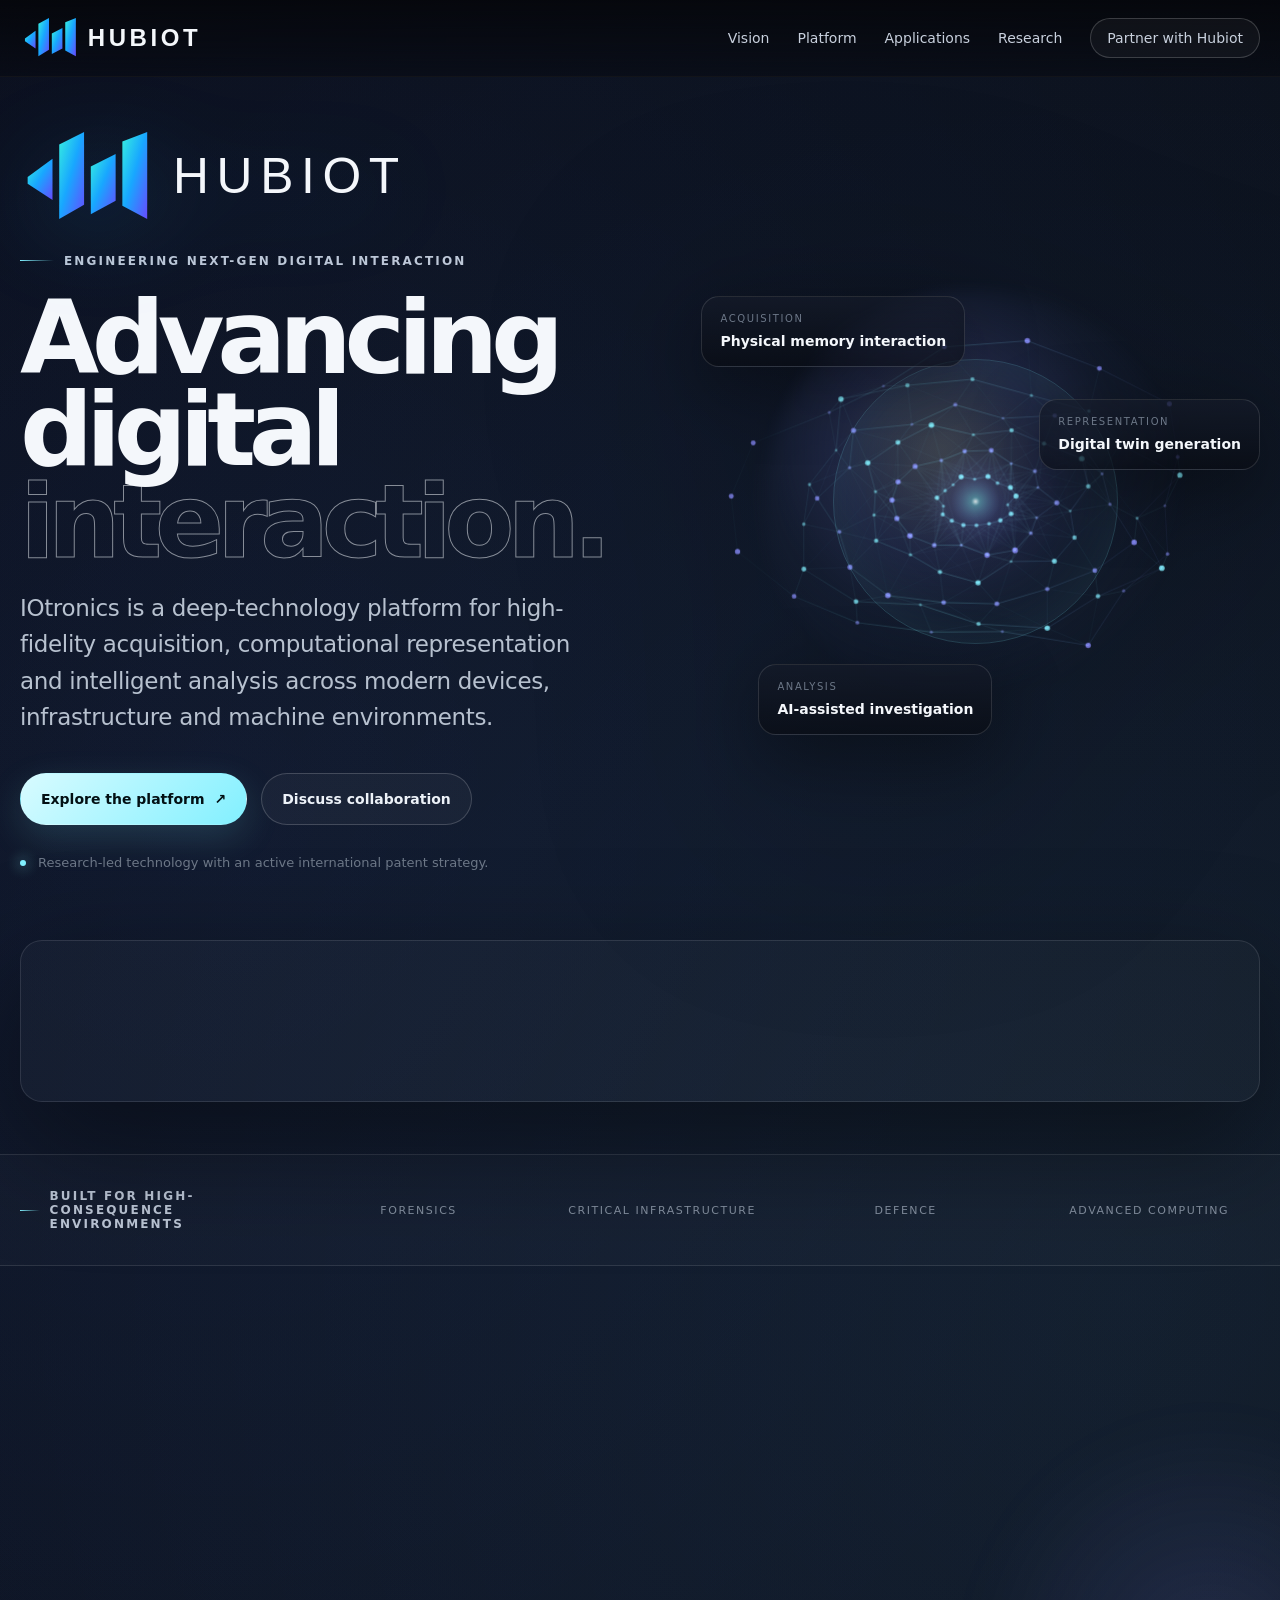
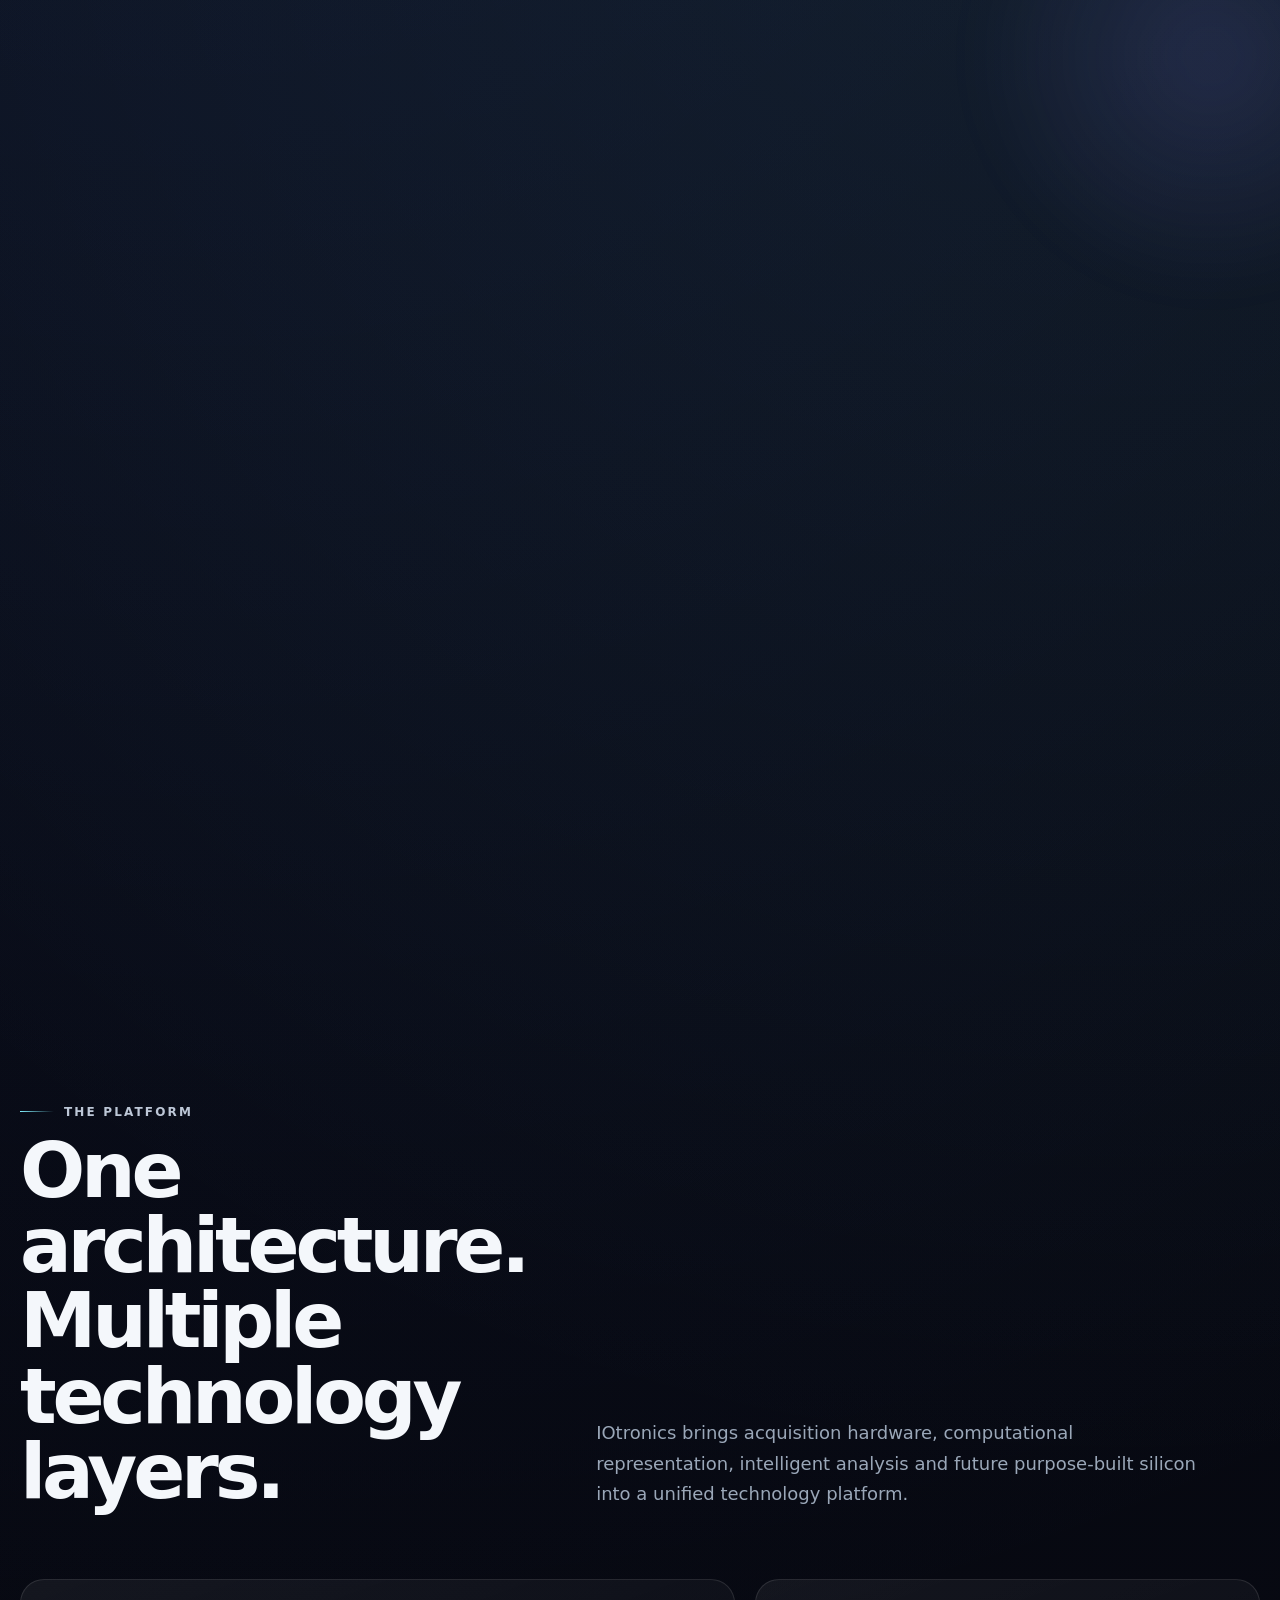
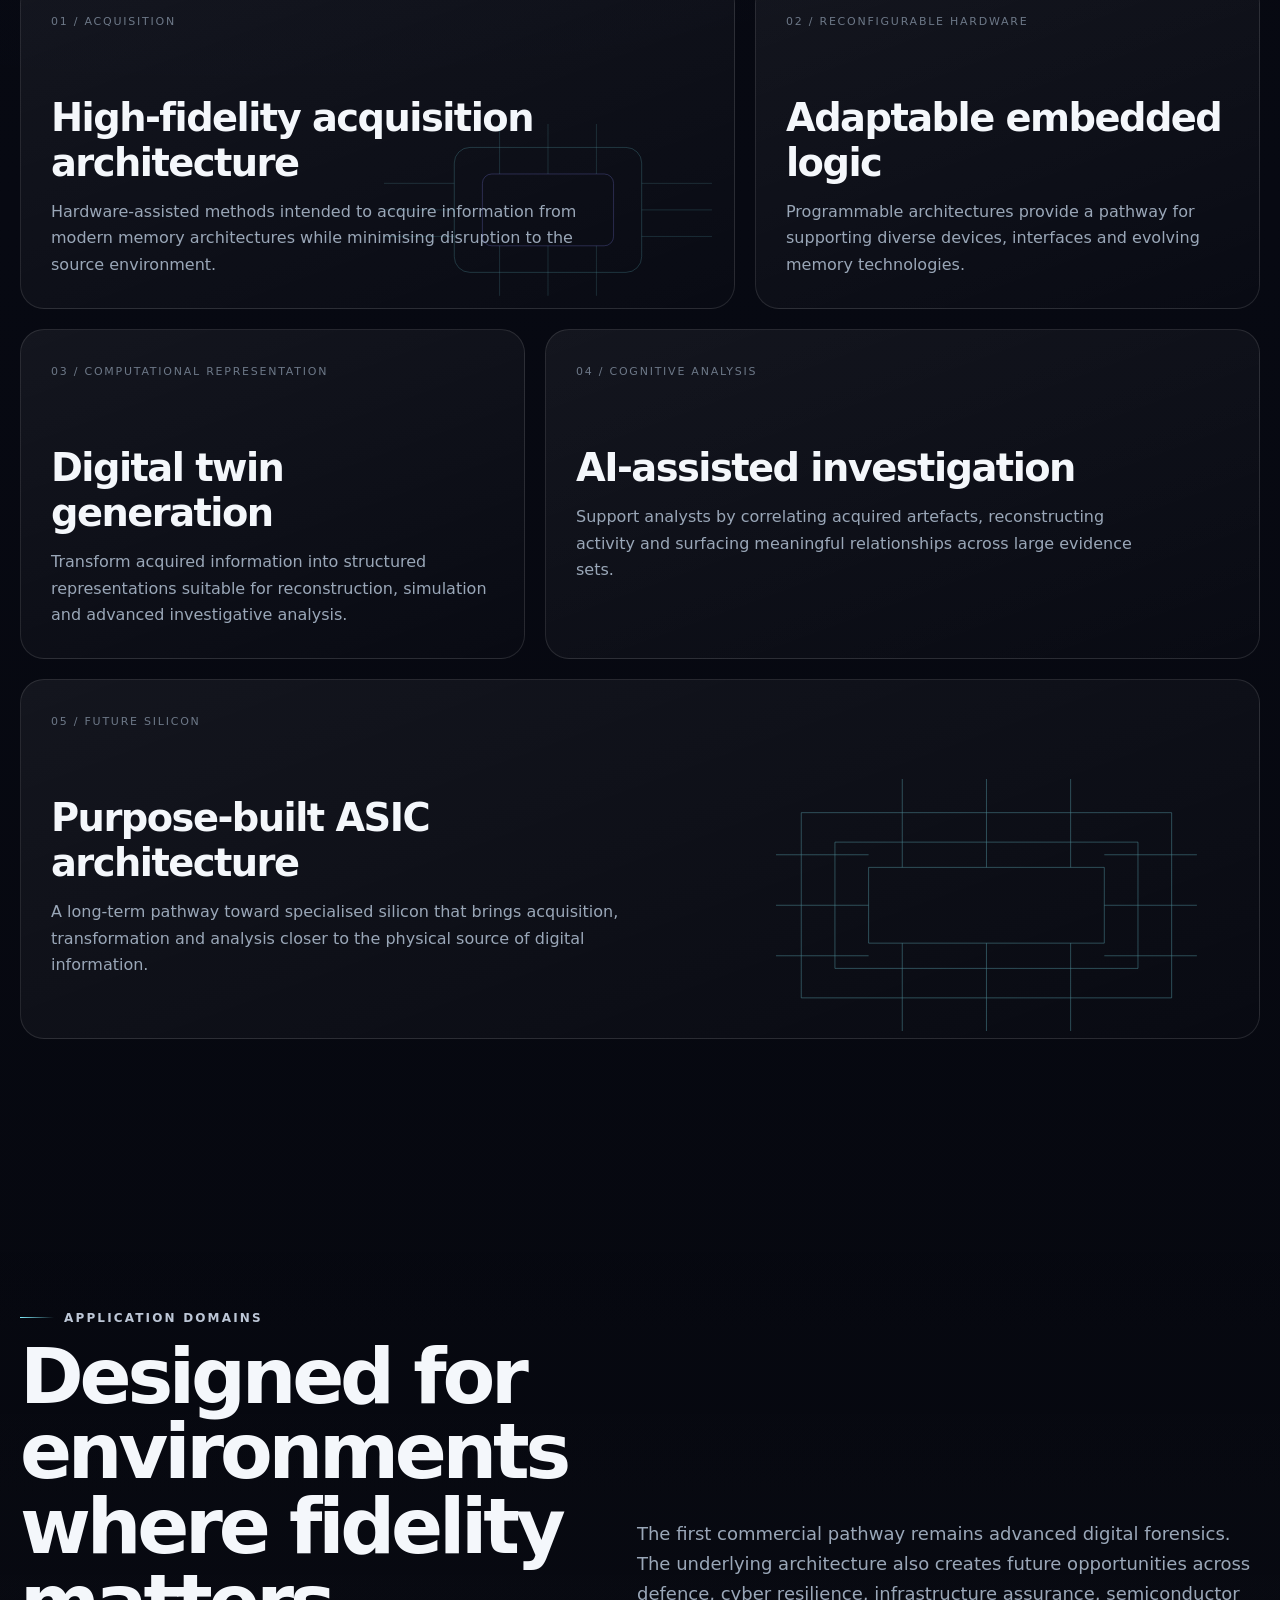
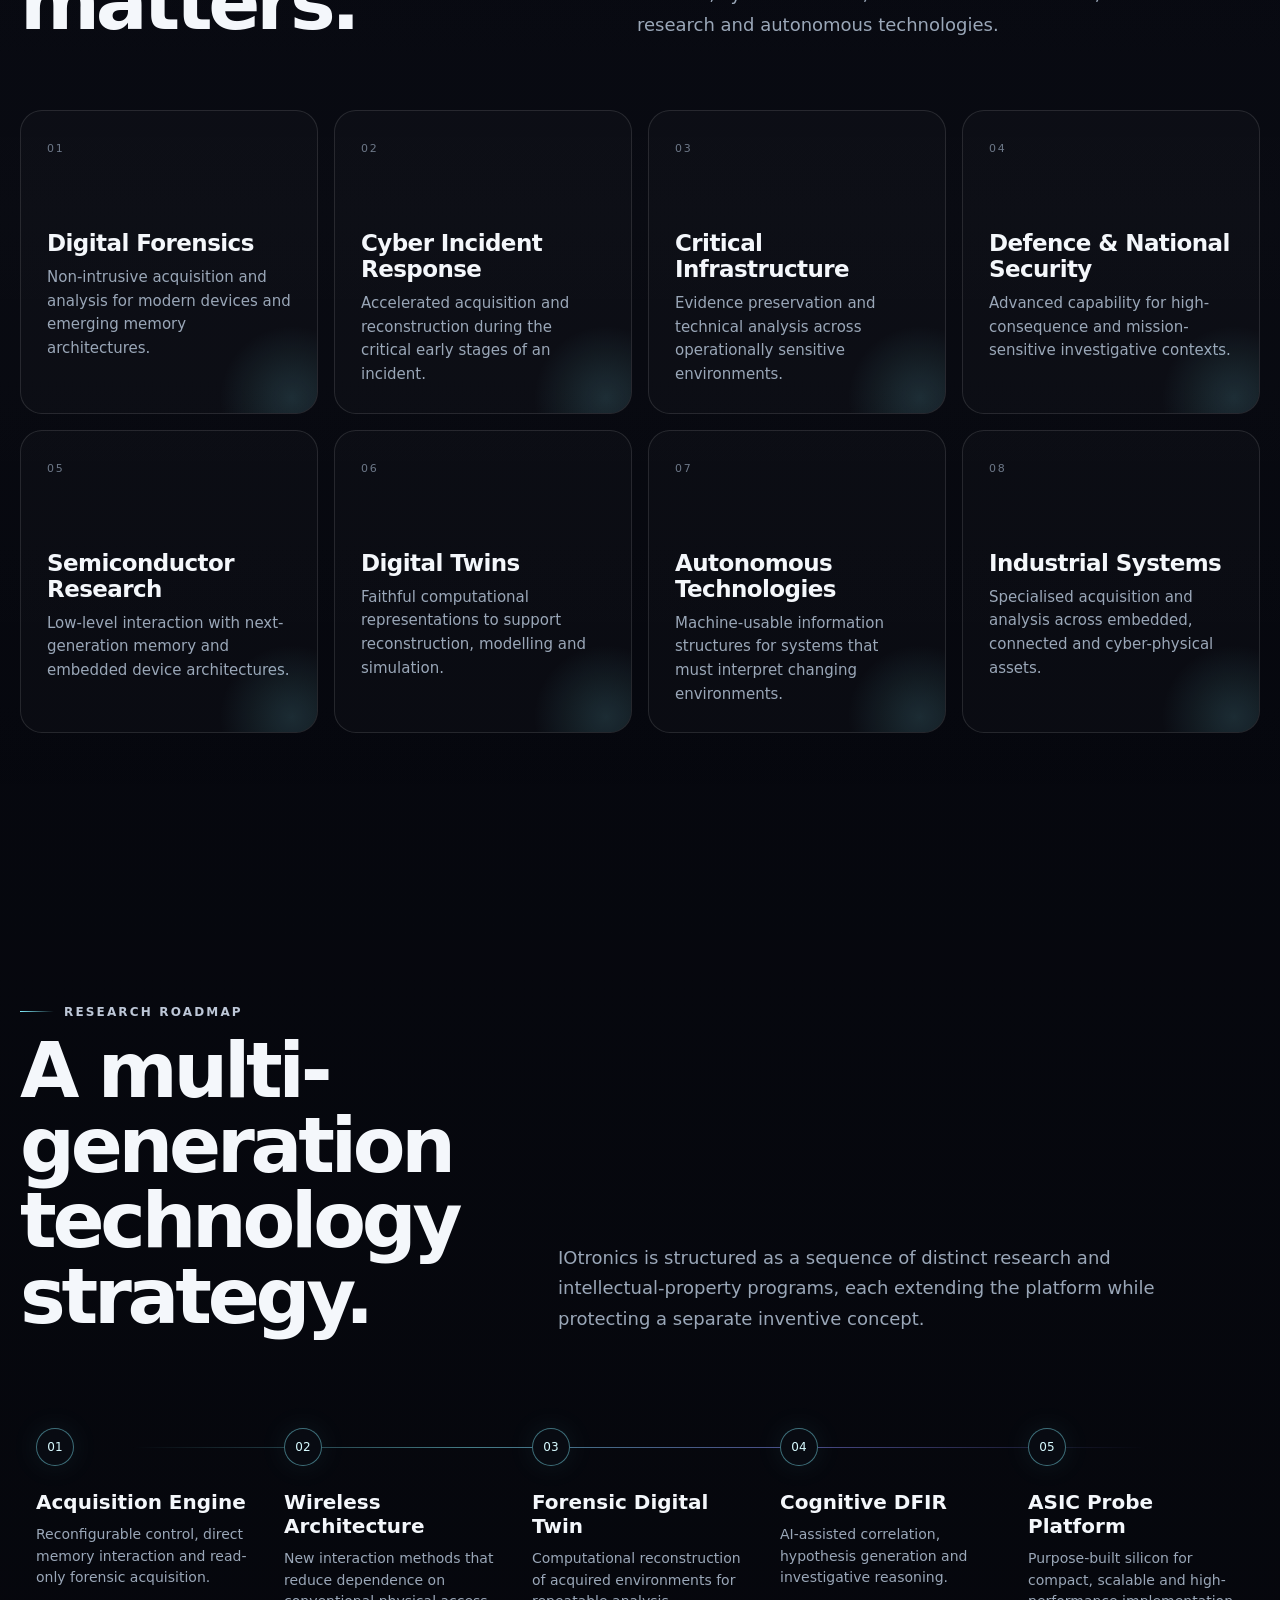
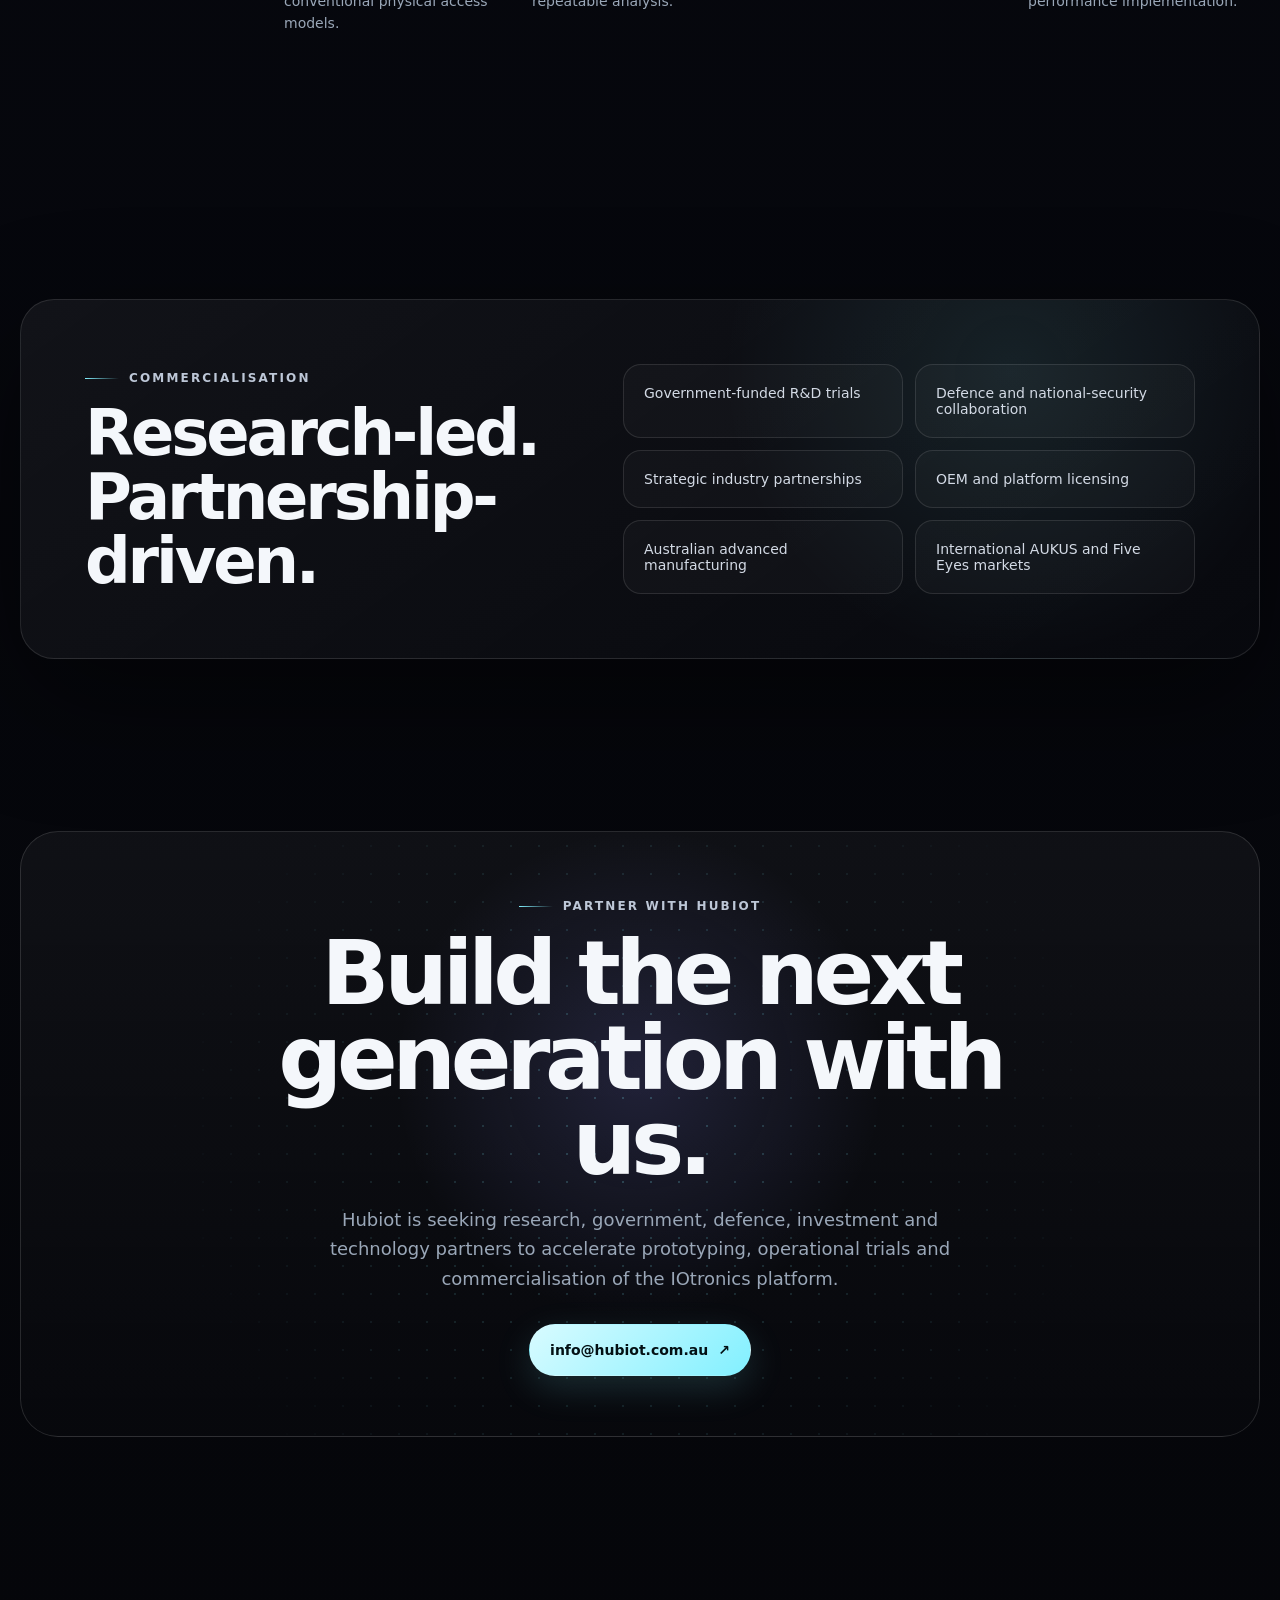
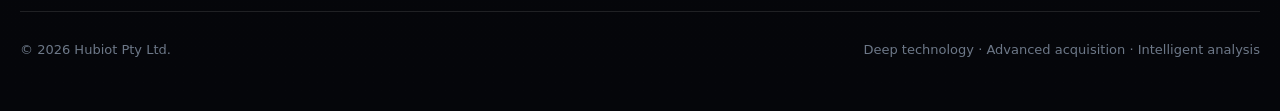
==== commit b0d5b73f: "latest version of website" ====
--- a/index.html
+++ b/index.html
@@ -4,11 +4,11 @@
   <meta charset="utf-8" />
   <meta name="viewport" content="width=device-width, initial-scale=1" />
   <meta name="theme-color" content="#05060a" />
-  <meta name="description" content="IOtronics is a deep-technology platform developed by Hubiot for high-fidelity acquisition, computational representation and intelligent analysis of modern digital environments." />
-  <meta property="og:title" content="IOtronics — Advanced Digital Interaction" />
-  <meta property="og:description" content="A new technology platform for acquisition, computational representation and intelligent analysis." />
+  <meta name="description" content="Hubiot is engineering next-generation digital interaction through IOtronics: high-fidelity acquisition, reconfigurable hardware intelligence and a pathway to purpose-built silicon." />
+  <meta property="og:title" content="Hubiot — Engineering Next-Gen Digital Interaction" />
+  <meta property="og:description" content="Acquisition and interaction. Hardware intelligence. Future silicon." />
   <meta property="og:type" content="website" />
-  <title>IOtronics — Advanced Digital Interaction</title>
+  <title>Hubiot — Engineering Next-Gen Digital Interaction</title>
 
   <style>
     :root {
@@ -134,6 +134,33 @@
       background: #070910;
       border: 1px solid rgba(255,255,255,.24);
     }
+
+
+    .hubiot-logo { width: 205px; height: auto; }
+    .hero-brand-logo { width: min(440px, 76vw); margin-bottom: 26px; filter: drop-shadow(0 18px 45px rgba(24,167,255,.18)); }
+    .identity-pillars { padding: 0 0 52px; }
+    .identity-grid {
+      display: grid;
+      grid-template-columns: repeat(3, 1fr);
+      border: 1px solid var(--line);
+      border-radius: 22px;
+      overflow: hidden;
+      background: rgba(255,255,255,.025);
+      box-shadow: var(--shadow);
+    }
+    .identity-card {
+      min-height: 160px;
+      padding: 30px;
+      display: flex;
+      gap: 22px;
+      align-items: center;
+      border-right: 1px solid var(--line);
+      color: var(--accent);
+    }
+    .identity-card:last-child { border-right: 0; }
+    .identity-card svg { width: 58px; flex: 0 0 auto; }
+    .identity-card span { display: block; color: var(--text); font-size: 16px; font-weight: 760; letter-spacing: .08em; text-transform: uppercase; }
+    .identity-card p { margin: 8px 0 0; color: var(--muted); font-size: 14px; line-height: 1.45; }
 
     .nav-links {
       display: flex;
@@ -715,6 +742,10 @@
       .nav-links.open { transform: translateY(0); opacity: 1; pointer-events: auto; }
       .menu-toggle { display: grid; place-items: center; }
       .platform-card, .platform-card:nth-child(n) { grid-column: span 12; }
+      .identity-grid { grid-template-columns: 1fr; }
+      .identity-card { border-right: 0; border-bottom: 1px solid var(--line); }
+      .identity-card:last-child { border-bottom: 0; }
+      .hubiot-logo { width: 166px; }
       .hero h1 { letter-spacing: -.058em; }
       .visual-card { display: none; }
       .commercial-list { grid-template-columns: 1fr; }
@@ -743,9 +774,23 @@
 <body>
   <header class="site-header" id="header">
     <div class="container nav">
-      <a class="brand" href="#top" aria-label="IOtronics home">
-        <span class="brand-mark" aria-hidden="true"></span>
-        <span>IOtronics</span>
+      <a class="brand" href="#top" aria-label="Hubiot home">
+        <svg class="hubiot-logo" viewBox="0 0 290 58" role="img" aria-label="Hubiot">
+          <defs>
+            <linearGradient id="hubiotGradient" x1="0" y1="0" x2="1" y2="1">
+              <stop offset="0" stop-color="#37f0df"/>
+              <stop offset="0.48" stop-color="#18a7ff"/>
+              <stop offset="1" stop-color="#664bff"/>
+            </linearGradient>
+          </defs>
+          <g fill="url(#hubiotGradient)">
+            <path d="M7 29 22 18v25L7 33z"/>
+            <path d="M26 8 41 0v45L26 54z"/>
+            <path d="M45 22 60 14v29L45 51z"/>
+            <path d="M64 6 79 0v54l-15-8z"/>
+          </g>
+          <text x="96" y="39" fill="#f4f7fb" font-family="Arial, Helvetica, sans-serif" font-size="34" letter-spacing="5">HUBIOT</text>
+        </svg>
       </a>
       <nav class="nav-links" id="navLinks" aria-label="Primary navigation">
         <a href="#vision">Vision</a>
@@ -762,7 +807,23 @@
     <section class="hero">
       <div class="container hero-grid">
         <div class="hero-copy reveal visible">
-          <span class="eyebrow">Developed by Hubiot · Western Australia</span>
+          <svg class="hero-brand-logo" viewBox="0 0 460 92" role="img" aria-label="Hubiot">
+            <defs>
+              <linearGradient id="heroHubiotGradient" x1="0" y1="0" x2="1" y2="1">
+                <stop offset="0" stop-color="#37f0df"/>
+                <stop offset="0.48" stop-color="#18a7ff"/>
+                <stop offset="1" stop-color="#664bff"/>
+              </linearGradient>
+            </defs>
+            <g fill="url(#heroHubiotGradient)">
+              <path d="M8 47 34 28v43L8 54z"/>
+              <path d="M41 13 67 0v76L41 91z"/>
+              <path d="M74 36 100 23v49L74 86z"/>
+              <path d="M107 10 133 0v91l-26-14z"/>
+            </g>
+            <text x="160" y="64" fill="#f4f7fb" font-family="Arial, Helvetica, sans-serif" font-size="52" letter-spacing="8">HUBIOT</text>
+          </svg>
+          <span class="eyebrow">Engineering Next-Gen Digital Interaction</span>
           <h1>Advancing digital <span class="outline">interaction.</span></h1>
           <p>
             IOtronics is a deep-technology platform for high-fidelity acquisition,
@@ -784,6 +845,23 @@
             <div class="visual-card vc-3"><small>Analysis</small><strong>AI-assisted investigation</strong></div>
           </div>
         </div>
+      </div>
+    </section>
+
+    <section class="identity-pillars" aria-label="Hubiot technology pillars">
+      <div class="container identity-grid">
+        <article class="identity-card reveal">
+          <svg viewBox="0 0 72 72" aria-hidden="true"><g fill="none" stroke="currentColor" stroke-width="2"><path d="M5 20h22l7 7h14"/><path d="M5 36h30l8-8h24"/><path d="M5 52h20l10-10h32"/><circle cx="5" cy="20" r="2" fill="currentColor"/><circle cx="5" cy="36" r="2" fill="currentColor"/><circle cx="5" cy="52" r="2" fill="currentColor"/></g></svg>
+          <div><span>Acquisition &amp; Interaction</span><p>High-fidelity access to digital systems.</p></div>
+        </article>
+        <article class="identity-card reveal">
+          <svg viewBox="0 0 72 72" aria-hidden="true"><g fill="none" stroke="currentColor" stroke-width="2"><rect x="18" y="18" width="36" height="36" rx="5"/><rect x="28" y="28" width="16" height="16" rx="2"/><path d="M25 9v9m11-9v9m11-9v9M25 54v9m11-9v9m11-9v9M9 25h9m-9 11h9m-9 11h9m36-22h9m-9 11h9m-9 11h9"/></g></svg>
+          <div><span>Hardware Intelligence</span><p>Reconfigurable architectures.</p></div>
+        </article>
+        <article class="identity-card reveal">
+          <svg viewBox="0 0 72 72" aria-hidden="true"><g fill="none" stroke="currentColor" stroke-width="2"><path d="M36 7 63 22v29L36 65 9 51V22z"/><path d="m36 17 17 10v19L36 55 19 46V27z"/><path d="m19 27 17 10 17-10M36 37v18"/></g></svg>
+          <div><span>Future Silicon</span><p>Purpose-built ASIC platform.</p></div>
+        </article>
       </div>
     </section>
 
@@ -856,8 +934,7 @@
             <h2>One architecture. Multiple technology layers.</h2>
           </div>
           <p>
-            IOtronics extends the original Mantle Labs concept into a broader platform spanning acquisition hardware,
-            computational modelling, intelligent analysis and future purpose-built silicon.
+            IOtronics brings acquisition hardware, computational representation, intelligent analysis and future purpose-built silicon into a unified technology platform.
           </p>
         </div>
 
@@ -981,7 +1058,7 @@
             Hubiot is seeking research, government, defence, investment and technology partners to accelerate prototyping,
             operational trials and commercialisation of the IOtronics platform.
           </p>
-          <a class="btn btn-primary" href="mailto:contact@hubiot.com.au">contact@hubiot.com.au <span>↗</span></a>
+          <a class="btn btn-primary" href="mailto:info@hubiot.com.au">info@hubiot.com.au <span>↗</span></a>
         </div>
       </div>
     </section>
@@ -989,7 +1066,7 @@
 
   <footer>
     <div class="container footer-grid">
-      <div>© <span id="year"></span> Hubiot Pty Ltd. IOtronics is developed in Western Australia.</div>
+      <div>© <span id="year"></span> Hubiot Pty Ltd.</div>
       <div>Deep technology · Advanced acquisition · Intelligent analysis</div>
     </div>
   </footer>
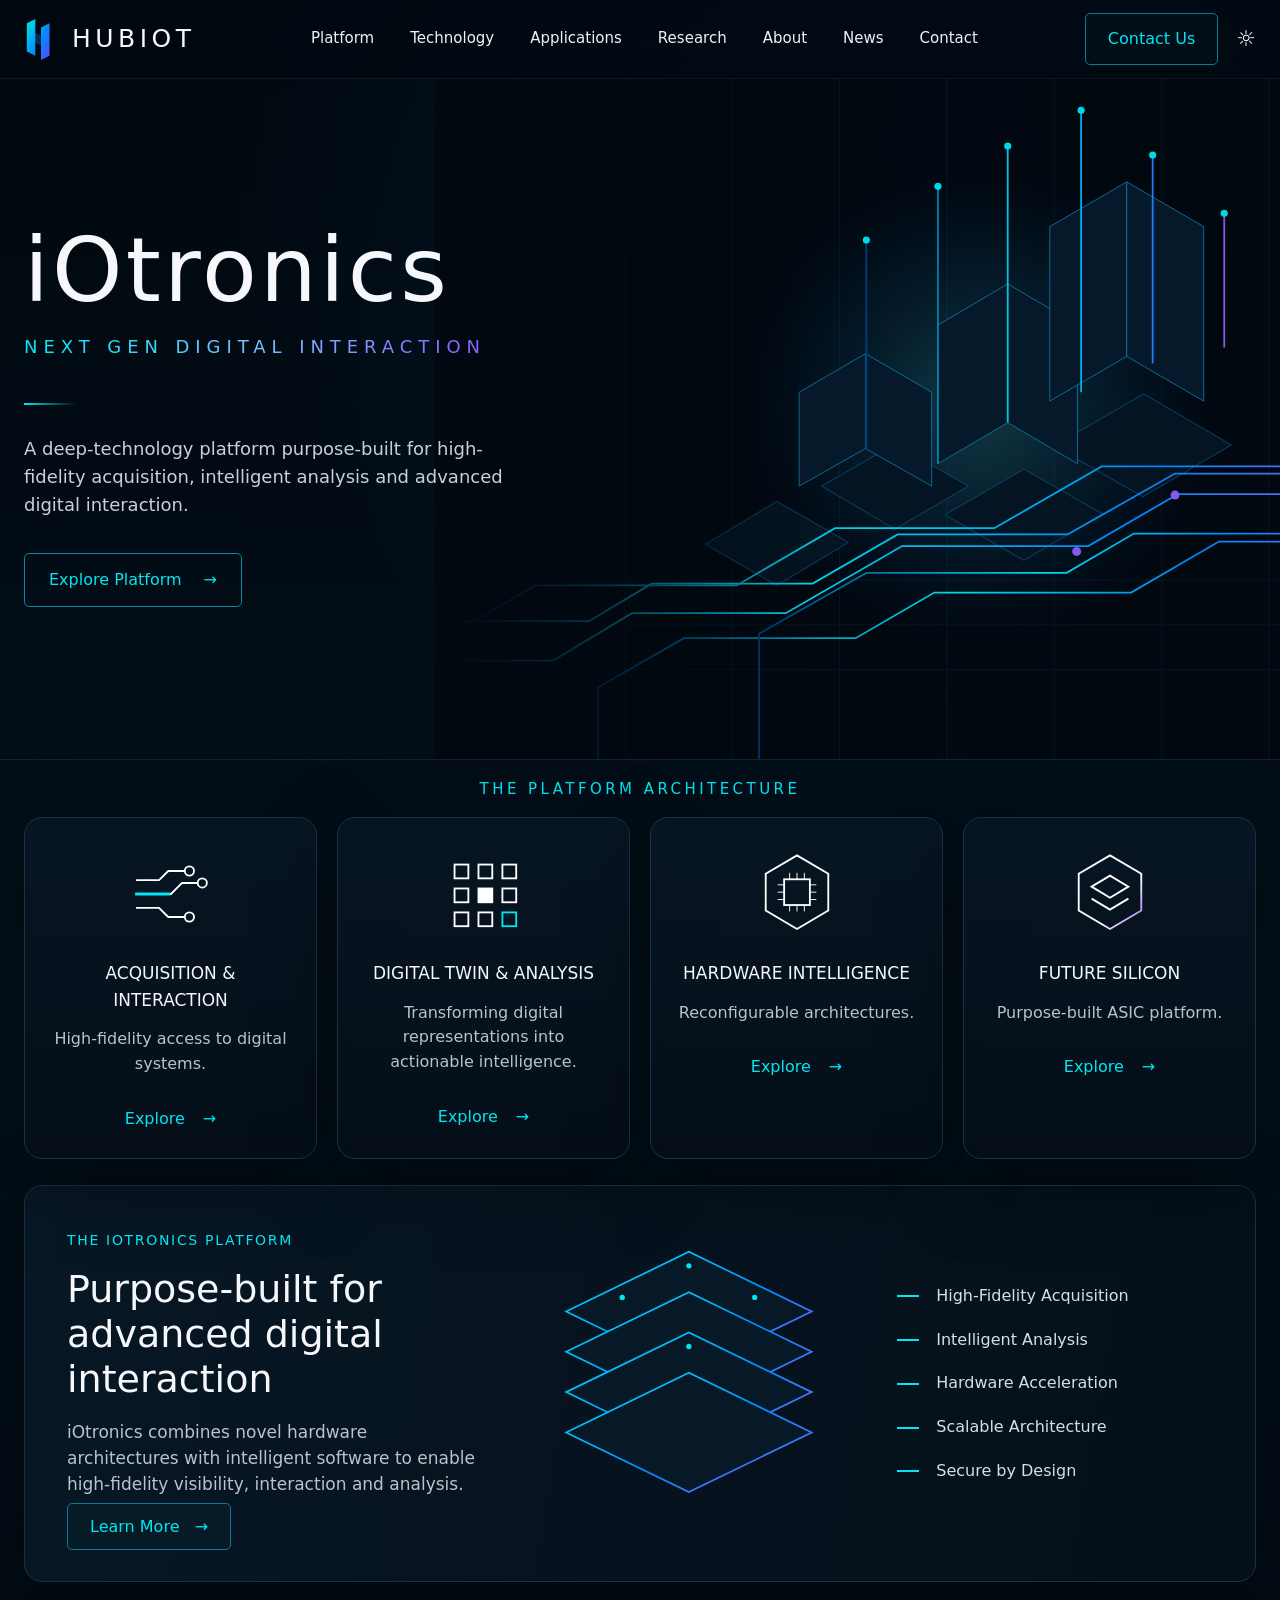
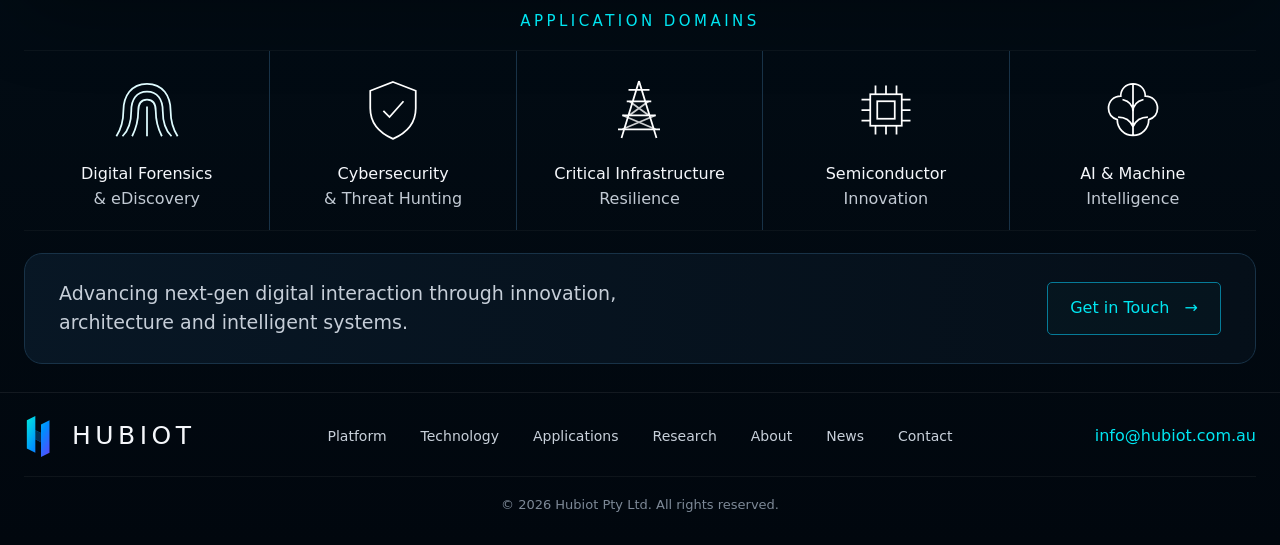
==== commit 71f9b64e: "Update index.html" ====
--- a/index.html
+++ b/index.html
@@ -3,1220 +3,76 @@
 <head>
   <meta charset="utf-8" />
   <meta name="viewport" content="width=device-width, initial-scale=1" />
-  <meta name="theme-color" content="#05060a" />
-  <meta name="description" content="Hubiot is engineering next-generation digital interaction through IOtronics: high-fidelity acquisition, reconfigurable hardware intelligence and a pathway to purpose-built silicon." />
-  <meta property="og:title" content="Hubiot — Engineering Next-Gen Digital Interaction" />
-  <meta property="og:description" content="Acquisition and interaction. Hardware intelligence. Future silicon." />
+  <meta name="theme-color" content="#020810" />
+  <meta name="description" content="iOtronics — Next Gen Digital Interaction by Hubiot. High-fidelity acquisition, digital twin analysis, hardware intelligence and future silicon." />
+  <meta property="og:title" content="iOtronics — Next Gen Digital Interaction" />
+  <meta property="og:description" content="Acquisition and interaction. Digital twin and analysis. Hardware intelligence. Future silicon." />
   <meta property="og:type" content="website" />
-  <title>Hubiot — Engineering Next-Gen Digital Interaction</title>
-
+  <title>iOtronics — Next Gen Digital Interaction</title>
   <style>
-    :root {
-      --bg: #05060a;
-      --bg-soft: #0a0d14;
-      --panel: rgba(15, 19, 30, 0.72);
-      --panel-strong: rgba(17, 22, 34, 0.94);
-      --line: rgba(255,255,255,0.11);
-      --line-strong: rgba(255,255,255,0.18);
-      --text: #f4f7fb;
-      --muted: #9aa7b8;
-      --muted-2: #6d7888;
-      --accent: #82f0ff;
-      --accent-2: #8b8cff;
-      --accent-3: #c493ff;
-      --max: 1240px;
-      --radius: 28px;
-      --shadow: 0 40px 120px rgba(0,0,0,.45);
+    :root{
+      --bg:#020810;--bg2:#04101b;--panel:#071421;--panel2:#091827;--line:#183247;
+      --text:#f5f7fb;--muted:#aab3bf;--cyan:#00e6f2;--blue:#008cff;--violet:#8b5cf6;
+      --max:1440px;--radius:18px;--shadow:0 24px 80px rgba(0,0,0,.35)
     }
-
-    * { box-sizing: border-box; }
-    html { scroll-behavior: smooth; }
-    body {
-      margin: 0;
-      color: var(--text);
-      background:
-        radial-gradient(circle at 18% 10%, rgba(76, 118, 255, 0.12), transparent 34%),
-        radial-gradient(circle at 88% 16%, rgba(130, 240, 255, 0.08), transparent 26%),
-        linear-gradient(180deg, #05060a 0%, #070912 42%, #05060a 100%);
-      font-family: Inter, ui-sans-serif, system-ui, -apple-system, BlinkMacSystemFont, "Segoe UI", sans-serif;
-      overflow-x: hidden;
-    }
-
-    body::before {
-      content: "";
-      position: fixed;
-      inset: 0;
-      pointer-events: none;
-      opacity: .22;
-      background-image:
-        linear-gradient(rgba(255,255,255,.025) 1px, transparent 1px),
-        linear-gradient(90deg, rgba(255,255,255,.025) 1px, transparent 1px);
-      background-size: 48px 48px;
-      mask-image: linear-gradient(to bottom, black 0%, transparent 78%);
-      z-index: -1;
-    }
-
-    a { color: inherit; text-decoration: none; }
-    button { font: inherit; }
-    img, svg { display: block; max-width: 100%; }
-
-    .container {
-      width: min(calc(100% - 40px), var(--max));
-      margin: 0 auto;
-    }
-
-    .eyebrow {
-      display: inline-flex;
-      align-items: center;
-      gap: 10px;
-      font-size: 12px;
-      letter-spacing: .18em;
-      text-transform: uppercase;
-      color: #bdc7d7;
-      font-weight: 700;
-    }
-
-    .eyebrow::before {
-      content: "";
-      width: 34px;
-      height: 1px;
-      background: linear-gradient(90deg, var(--accent), transparent);
-    }
-
-    .site-header {
-      position: fixed;
-      inset: 0 0 auto;
-      z-index: 30;
-      backdrop-filter: blur(18px);
-      background: linear-gradient(to bottom, rgba(5,6,10,.86), rgba(5,6,10,.36));
-      border-bottom: 1px solid rgba(255,255,255,.05);
-      transition: background .3s ease, border-color .3s ease;
-    }
-
-    .site-header.scrolled {
-      background: rgba(5,6,10,.88);
-      border-color: rgba(255,255,255,.09);
-    }
-
-    .nav {
-      height: 76px;
-      display: flex;
-      align-items: center;
-      justify-content: space-between;
-      gap: 24px;
-    }
-
-    .brand {
-      display: inline-flex;
-      align-items: center;
-      gap: 13px;
-      font-weight: 750;
-      letter-spacing: -.02em;
-      font-size: 20px;
-    }
-
-    .brand-mark {
-      width: 36px;
-      aspect-ratio: 1;
-      border-radius: 12px;
-      position: relative;
-      background:
-        radial-gradient(circle at 35% 30%, rgba(255,255,255,.96) 0 4%, transparent 5%),
-        conic-gradient(from 170deg, var(--accent), var(--accent-2), var(--accent-3), var(--accent));
-      box-shadow: 0 0 42px rgba(130,240,255,.18);
-    }
-
-    .brand-mark::after {
-      content: "";
-      position: absolute;
-      inset: 7px;
-      border-radius: 8px;
-      background: #070910;
-      border: 1px solid rgba(255,255,255,.24);
-    }
-
-
-    .hubiot-logo { width: 205px; height: auto; }
-    .hero-brand-logo { width: min(440px, 76vw); margin-bottom: 26px; filter: drop-shadow(0 18px 45px rgba(24,167,255,.18)); }
-    .identity-pillars { padding: 0 0 52px; }
-    .identity-grid {
-      display: grid;
-      grid-template-columns: repeat(3, 1fr);
-      border: 1px solid var(--line);
-      border-radius: 22px;
-      overflow: hidden;
-      background: rgba(255,255,255,.025);
-      box-shadow: var(--shadow);
-    }
-    .identity-card {
-      min-height: 160px;
-      padding: 30px;
-      display: flex;
-      gap: 22px;
-      align-items: center;
-      border-right: 1px solid var(--line);
-      color: var(--accent);
-    }
-    .identity-card:last-child { border-right: 0; }
-    .identity-card svg { width: 58px; flex: 0 0 auto; }
-    .identity-card span { display: block; color: var(--text); font-size: 16px; font-weight: 760; letter-spacing: .08em; text-transform: uppercase; }
-    .identity-card p { margin: 8px 0 0; color: var(--muted); font-size: 14px; line-height: 1.45; }
-
-    .nav-links {
-      display: flex;
-      align-items: center;
-      gap: 28px;
-      color: #c8d0dd;
-      font-size: 14px;
-    }
-
-    .nav-links a { transition: color .2s ease; }
-    .nav-links a:hover { color: white; }
-
-    .nav-cta {
-      padding: 11px 16px;
-      border-radius: 999px;
-      border: 1px solid var(--line-strong);
-      background: rgba(255,255,255,.04);
-    }
-
-    .menu-toggle {
-      display: none;
-      width: 44px;
-      height: 44px;
-      border: 1px solid var(--line);
-      color: white;
-      background: rgba(255,255,255,.035);
-      border-radius: 14px;
-    }
-
-    .hero {
-      min-height: 100svh;
-      display: grid;
-      align-items: center;
-      padding: 132px 0 70px;
-      position: relative;
-      isolation: isolate;
-    }
-
-    .hero-grid {
-      display: grid;
-      grid-template-columns: 1.02fr .98fr;
-      gap: clamp(40px, 6vw, 86px);
-      align-items: center;
-    }
-
-    .hero-copy { position: relative; z-index: 2; }
-
-    .hero h1 {
-      margin: 24px 0 22px;
-      font-size: clamp(54px, 8vw, 112px);
-      line-height: .9;
-      letter-spacing: -.072em;
-      max-width: 900px;
-      text-wrap: balance;
-    }
-
-    .hero h1 .outline {
-      color: transparent;
-      -webkit-text-stroke: 1px rgba(244,247,251,.52);
-    }
-
-    .hero p {
-      margin: 0;
-      max-width: 650px;
-      font-size: clamp(18px, 2vw, 23px);
-      line-height: 1.58;
-      color: #b7c1cf;
-      letter-spacing: -.015em;
-    }
-
-    .hero-actions {
-      margin-top: 38px;
-      display: flex;
-      flex-wrap: wrap;
-      gap: 14px;
-    }
-
-    .btn {
-      min-height: 52px;
-      display: inline-flex;
-      align-items: center;
-      justify-content: center;
-      gap: 10px;
-      padding: 0 20px;
-      border-radius: 999px;
-      border: 1px solid transparent;
-      font-weight: 700;
-      font-size: 14px;
-      transition: transform .2s ease, border-color .2s ease, background .2s ease;
-    }
-
-    .btn:hover { transform: translateY(-2px); }
-
-    .btn-primary {
-      color: #031014;
-      background: linear-gradient(135deg, #d8fbff, var(--accent));
-      box-shadow: 0 12px 36px rgba(130,240,255,.15);
-    }
-
-    .btn-secondary {
-      border-color: var(--line-strong);
-      background: rgba(255,255,255,.035);
-      color: #edf2f8;
-    }
-
-    .hero-note {
-      margin-top: 30px;
-      display: flex;
-      align-items: center;
-      gap: 12px;
-      color: var(--muted-2);
-      font-size: 13px;
-    }
-
-    .hero-note span {
-      width: 6px;
-      height: 6px;
-      border-radius: 50%;
-      background: var(--accent);
-      box-shadow: 0 0 14px var(--accent);
-    }
-
-    .hero-visual {
-      position: relative;
-      min-height: 660px;
-      display: grid;
-      place-items: center;
-    }
-
-    .orbital-frame {
-      position: relative;
-      width: min(100%, 630px);
-      aspect-ratio: 1;
-      filter: drop-shadow(0 40px 120px rgba(0,0,0,.46));
-    }
-
-    .orbital-frame::before,
-    .orbital-frame::after {
-      content: "";
-      position: absolute;
-      border-radius: 50%;
-      pointer-events: none;
-    }
-
-    .orbital-frame::before {
-      inset: 13%;
-      background: radial-gradient(circle at 42% 38%, rgba(255,255,255,.2), rgba(137,142,255,.14) 28%, rgba(35,45,76,.2) 48%, rgba(5,6,10,0) 72%);
-      filter: blur(8px);
-    }
-
-    .orbital-frame::after {
-      inset: 25%;
-      border: 1px solid rgba(130,240,255,.18);
-      box-shadow: 0 0 70px rgba(130,240,255,.09) inset;
-    }
-
-    #heroCanvas {
-      position: absolute;
-      inset: 0;
-      width: 100%;
-      height: 100%;
-    }
-
-    .visual-card {
-      position: absolute;
-      z-index: 2;
-      padding: 16px 18px;
-      min-width: 180px;
-      border-radius: 18px;
-      border: 1px solid rgba(255,255,255,.12);
-      background: linear-gradient(180deg, rgba(20,26,40,.78), rgba(8,11,18,.68));
-      backdrop-filter: blur(18px);
-      box-shadow: 0 20px 70px rgba(0,0,0,.35);
-      animation: float 7s ease-in-out infinite;
-    }
-
-    .visual-card small {
-      display: block;
-      color: var(--muted-2);
-      font-size: 10px;
-      letter-spacing: .16em;
-      text-transform: uppercase;
-      margin-bottom: 7px;
-    }
-
-    .visual-card strong { font-size: 14px; }
-    .vc-1 { top: 14%; left: 2%; }
-    .vc-2 { right: 0; top: 32%; animation-delay: -2.2s; }
-    .vc-3 { left: 12%; bottom: 9%; animation-delay: -4.1s; }
-
-    @keyframes float {
-      0%,100% { transform: translateY(0); }
-      50% { transform: translateY(-12px); }
-    }
-
-    .trust-strip {
-      border-top: 1px solid var(--line);
-      border-bottom: 1px solid var(--line);
-      background: rgba(255,255,255,.018);
-    }
-
-    .trust-grid {
-      min-height: 110px;
-      display: grid;
-      grid-template-columns: 1.2fr repeat(4, 1fr);
-      align-items: center;
-      gap: 22px;
-    }
-
-    .trust-grid > div:not(:first-child) {
-      color: #8490a0;
-      text-transform: uppercase;
-      letter-spacing: .14em;
-      font-size: 11px;
-      text-align: center;
-    }
-
-    section { padding: 132px 0; position: relative; }
-
-    .section-head {
-      display: grid;
-      grid-template-columns: .8fr 1.2fr;
-      gap: 70px;
-      align-items: end;
-      margin-bottom: 70px;
-    }
-
-    .section-head h2 {
-      margin: 14px 0 0;
-      font-size: clamp(42px, 6vw, 78px);
-      line-height: .98;
-      letter-spacing: -.055em;
-      max-width: 780px;
-    }
-
-    .section-head p {
-      margin: 0;
-      color: var(--muted);
-      font-size: 18px;
-      line-height: 1.68;
-      max-width: 620px;
-    }
-
-    .manifesto {
-      overflow: hidden;
-    }
-
-    .manifesto::before {
-      content: "";
-      position: absolute;
-      width: 520px;
-      height: 520px;
-      right: -190px;
-      top: 10%;
-      border-radius: 50%;
-      background: radial-gradient(circle, rgba(139,140,255,.14), transparent 65%);
-      filter: blur(24px);
-    }
-
-    .manifesto-grid {
-      display: grid;
-      grid-template-columns: 1fr 1fr;
-      gap: 34px;
-    }
-
-    .statement {
-      min-height: 520px;
-      border-radius: var(--radius);
-      border: 1px solid var(--line);
-      background: linear-gradient(145deg, rgba(255,255,255,.055), rgba(255,255,255,.012));
-      padding: clamp(28px, 5vw, 62px);
-      position: relative;
-      overflow: hidden;
-      box-shadow: var(--shadow);
-    }
-
-    .statement h3 {
-      margin: 0;
-      font-size: clamp(42px, 5vw, 72px);
-      line-height: .98;
-      letter-spacing: -.05em;
-      max-width: 520px;
-    }
-
-    .statement p {
-      margin: 28px 0 0;
-      color: #aeb9c8;
-      font-size: 18px;
-      line-height: 1.65;
-      max-width: 520px;
-    }
-
-    .statement .metric {
-      position: absolute;
-      left: 54px;
-      bottom: 46px;
-      display: grid;
-      gap: 4px;
-    }
-
-    .statement .metric strong {
-      font-size: clamp(46px, 6vw, 82px);
-      letter-spacing: -.06em;
-      font-weight: 620;
-    }
-
-    .statement .metric span {
-      color: var(--muted-2);
-      font-size: 12px;
-      letter-spacing: .18em;
-      text-transform: uppercase;
-    }
-
-    .signal-field {
-      position: absolute;
-      inset: auto -10% -22% 30%;
-      height: 62%;
-      opacity: .8;
-    }
-
-    .platform-grid {
-      display: grid;
-      grid-template-columns: repeat(12, 1fr);
-      gap: 20px;
-    }
-
-    .platform-card {
-      border: 1px solid var(--line);
-      border-radius: 24px;
-      background: linear-gradient(160deg, rgba(255,255,255,.055), rgba(255,255,255,.012));
-      padding: 30px;
-      min-height: 320px;
-      position: relative;
-      overflow: hidden;
-      transition: transform .3s ease, border-color .3s ease, background .3s ease;
-    }
-
-    .platform-card:hover {
-      transform: translateY(-6px);
-      border-color: rgba(130,240,255,.28);
-      background: linear-gradient(160deg, rgba(130,240,255,.07), rgba(255,255,255,.015));
-    }
-
-    .platform-card:nth-child(1), .platform-card:nth-child(4) { grid-column: span 7; }
-    .platform-card:nth-child(2), .platform-card:nth-child(3) { grid-column: span 5; }
-    .platform-card:nth-child(5) { grid-column: span 12; min-height: 360px; }
-
-    .card-num {
-      font-size: 11px;
-      letter-spacing: .16em;
-      color: var(--muted-2);
-    }
-
-    .platform-card h3 {
-      margin: 66px 0 14px;
-      font-size: clamp(28px, 3vw, 42px);
-      letter-spacing: -.04em;
-      max-width: 520px;
-    }
-
-    .platform-card p {
-      margin: 0;
-      max-width: 580px;
-      color: var(--muted);
-      line-height: 1.65;
-    }
-
-    .chip-visual {
-      position: absolute;
-      right: 22px;
-      bottom: 12px;
-      width: 46%;
-      opacity: .52;
-    }
-
-    .applications {
-      background: linear-gradient(180deg, transparent, rgba(255,255,255,.015), transparent);
-    }
-
-    .app-grid {
-      display: grid;
-      grid-template-columns: repeat(4, 1fr);
-      gap: 16px;
-    }
-
-    .app-card {
-      min-height: 260px;
-      border-radius: 22px;
-      border: 1px solid var(--line);
-      padding: 26px;
-      background: rgba(255,255,255,.018);
-      position: relative;
-      overflow: hidden;
-    }
-
-    .app-card::after {
-      content: "";
-      position: absolute;
-      width: 150px;
-      height: 150px;
-      border-radius: 50%;
-      right: -50px;
-      bottom: -60px;
-      background: radial-gradient(circle, rgba(130,240,255,.14), transparent 68%);
-      transition: transform .3s ease;
-    }
-
-    .app-card:hover::after { transform: scale(1.35); }
-
-    .app-card h3 { margin: 74px 0 10px; font-size: 23px; letter-spacing: -.025em; }
-    .app-card p { margin: 0; color: var(--muted); line-height: 1.58; font-size: 15px; }
-
-    .roadmap {
-      overflow: hidden;
-    }
-
-    .timeline {
-      display: grid;
-      grid-template-columns: repeat(5, 1fr);
-      gap: 0;
-      position: relative;
-      padding-top: 24px;
-    }
-
-    .timeline::before {
-      content: "";
-      position: absolute;
-      top: 43px;
-      left: 9%;
-      right: 9%;
-      height: 1px;
-      background: linear-gradient(90deg, transparent, rgba(130,240,255,.5), rgba(139,140,255,.5), transparent);
-    }
-
-    .phase { position: relative; padding: 0 16px; }
-    .phase-dot {
-      width: 38px;
-      height: 38px;
-      border-radius: 50%;
-      border: 1px solid rgba(130,240,255,.44);
-      background: #080b12;
-      box-shadow: 0 0 30px rgba(130,240,255,.08);
-      display: grid;
-      place-items: center;
-      margin-bottom: 24px;
-      position: relative;
-      z-index: 2;
-      font-size: 12px;
-      color: #d7faff;
-    }
-
-    .phase h3 { margin: 0 0 10px; font-size: 20px; }
-    .phase p { margin: 0; color: var(--muted); line-height: 1.55; font-size: 14px; }
-
-    .commercial-panel {
-      border: 1px solid var(--line);
-      border-radius: 34px;
-      background:
-        radial-gradient(circle at 80% 20%, rgba(130,240,255,.09), transparent 28%),
-        linear-gradient(145deg, rgba(255,255,255,.052), rgba(255,255,255,.012));
-      padding: clamp(32px, 5vw, 68px);
-      display: grid;
-      grid-template-columns: .9fr 1.1fr;
-      gap: 70px;
-      box-shadow: var(--shadow);
-    }
-
-    .commercial-panel h2 {
-      margin: 16px 0 0;
-      font-size: clamp(42px, 5vw, 72px);
-      line-height: 1;
-      letter-spacing: -.05em;
-    }
-
-    .commercial-list {
-      display: grid;
-      grid-template-columns: 1fr 1fr;
-      gap: 12px;
-      align-content: start;
-    }
-
-    .commercial-item {
-      padding: 20px;
-      border-radius: 18px;
-      border: 1px solid var(--line);
-      background: rgba(255,255,255,.026);
-      color: #d3dae5;
-      font-size: 14px;
-    }
-
-    .cta {
-      padding-top: 40px;
-    }
-
-    .cta-panel {
-      min-height: 460px;
-      border-radius: 38px;
-      border: 1px solid rgba(255,255,255,.13);
-      display: grid;
-      place-items: center;
-      text-align: center;
-      padding: 60px 20px;
-      overflow: hidden;
-      position: relative;
-      background:
-        radial-gradient(circle at 50% 40%, rgba(139,140,255,.16), transparent 34%),
-        linear-gradient(180deg, rgba(255,255,255,.045), rgba(255,255,255,.012));
-    }
-
-    .cta-panel::before {
-      content: "";
-      position: absolute;
-      inset: 0;
-      opacity: .45;
-      background-image:
-        radial-gradient(circle at center, rgba(130,240,255,.5) 0 1px, transparent 1.5px);
-      background-size: 28px 28px;
-      mask-image: radial-gradient(circle at center, black, transparent 70%);
-    }
-
-    .cta-content { position: relative; z-index: 2; max-width: 820px; }
-    .cta-content h2 {
-      margin: 18px 0;
-      font-size: clamp(48px, 7vw, 92px);
-      line-height: .95;
-      letter-spacing: -.06em;
-    }
-    .cta-content p { margin: 0 auto 30px; color: var(--muted); font-size: 18px; line-height: 1.65; max-width: 650px; }
-
-    footer {
-      padding: 42px 0 54px;
-      color: var(--muted-2);
-      font-size: 13px;
-    }
-
-    .footer-grid {
-      display: flex;
-      justify-content: space-between;
-      gap: 30px;
-      align-items: center;
-      border-top: 1px solid var(--line);
-      padding-top: 30px;
-    }
-
-    .reveal {
-      opacity: 0;
-      transform: translateY(26px);
-      transition: opacity .8s ease, transform .8s cubic-bezier(.2,.8,.2,1);
-    }
-    .reveal.visible { opacity: 1; transform: translateY(0); }
-
-    @media (max-width: 1020px) {
-      .hero-grid, .section-head, .manifesto-grid, .commercial-panel { grid-template-columns: 1fr; }
-      .hero-visual { min-height: 520px; }
-      .trust-grid { grid-template-columns: 1fr 1fr; padding: 28px 0; }
-      .trust-grid > div:first-child { grid-column: span 2; }
-      .app-grid { grid-template-columns: 1fr 1fr; }
-      .timeline { grid-template-columns: 1fr; gap: 28px; }
-      .timeline::before { left: 18px; top: 24px; bottom: 24px; width: 1px; height: auto; right: auto; }
-      .phase { padding-left: 62px; }
-      .phase-dot { position: absolute; left: 0; top: 0; }
-    }
-
-    @media (max-width: 820px) {
-      .nav-links {
-        position: fixed;
-        inset: 76px 16px auto;
-        border: 1px solid var(--line);
-        border-radius: 20px;
-        background: rgba(8,10,16,.97);
-        padding: 22px;
-        flex-direction: column;
-        align-items: stretch;
-        transform: translateY(-20px);
-        opacity: 0;
-        pointer-events: none;
-        transition: .25s ease;
-      }
-      .nav-links.open { transform: translateY(0); opacity: 1; pointer-events: auto; }
-      .menu-toggle { display: grid; place-items: center; }
-      .platform-card, .platform-card:nth-child(n) { grid-column: span 12; }
-      .identity-grid { grid-template-columns: 1fr; }
-      .identity-card { border-right: 0; border-bottom: 1px solid var(--line); }
-      .identity-card:last-child { border-bottom: 0; }
-      .hubiot-logo { width: 166px; }
-      .hero h1 { letter-spacing: -.058em; }
-      .visual-card { display: none; }
-      .commercial-list { grid-template-columns: 1fr; }
-    }
-
-    @media (max-width: 620px) {
-      .container { width: min(calc(100% - 24px), var(--max)); }
-      .hero { padding-top: 110px; }
-      .hero-visual { min-height: 390px; }
-      .orbital-frame { width: 112%; }
-      section { padding: 92px 0; }
-      .statement { min-height: 440px; padding: 30px; }
-      .statement .metric { left: 30px; bottom: 30px; }
-      .app-grid { grid-template-columns: 1fr; }
-      .trust-grid { grid-template-columns: 1fr; }
-      .trust-grid > div:first-child { grid-column: auto; }
-      .trust-grid > div:not(:first-child) { text-align: left; }
-      .footer-grid { align-items: flex-start; flex-direction: column; }
-    }
-
-    @media (prefers-reduced-motion: reduce) {
-      *, *::before, *::after { scroll-behavior: auto !important; animation: none !important; transition-duration: .001ms !important; }
-    }
+    *{box-sizing:border-box} html{scroll-behavior:smooth} body{margin:0;background:radial-gradient(circle at 75% 5%,rgba(0,140,255,.12),transparent 33%),linear-gradient(180deg,#01070e 0%,#03101a 48%,#01070e 100%);color:var(--text);font-family:Inter,ui-sans-serif,system-ui,-apple-system,BlinkMacSystemFont,"Segoe UI",sans-serif;line-height:1.55}
+    a{color:inherit;text-decoration:none} button{font:inherit} .wrap{width:min(var(--max),calc(100% - 48px));margin:auto}
+    header{position:sticky;top:0;z-index:30;background:rgba(2,8,16,.82);backdrop-filter:blur(14px);border-bottom:1px solid rgba(255,255,255,.06)}
+    .nav{height:78px;display:flex;align-items:center;justify-content:space-between;gap:28px}.brand{display:flex;align-items:center;gap:14px;min-width:180px}.brand svg{width:34px;height:43px}.brand-name{font-size:25px;letter-spacing:.18em;font-weight:500}
+    nav{display:flex;gap:36px;font-size:15px;color:#eef3f8}.nav-actions{display:flex;align-items:center;gap:18px}.contact-btn,.outline-btn{border:1px solid #067b98;border-radius:5px;padding:13px 22px;color:var(--cyan);background:rgba(0,230,242,.02);transition:.25s}.contact-btn:hover,.outline-btn:hover{background:rgba(0,230,242,.08);transform:translateY(-1px)}.sun{font-size:22px;color:#fff}
+    .hero{position:relative;min-height:680px;border-bottom:1px solid rgba(255,255,255,.08);overflow:hidden}.hero .wrap{min-height:680px;display:grid;grid-template-columns:.92fr 1.28fr;align-items:center;position:relative;z-index:2}.hero-copy{padding:70px 0 72px}.product-name{font-weight:300;font-size:clamp(70px,7vw,118px);letter-spacing:.035em;line-height:.92;margin:0 0 22px}.tagline{font-size:clamp(18px,1.65vw,27px);letter-spacing:.33em;text-transform:uppercase;color:#c9d2de;margin:0}.tagline span{background:linear-gradient(90deg,var(--cyan),#79bfff,var(--violet));-webkit-background-clip:text;background-clip:text;color:transparent}.mini-rule{width:52px;height:2px;background:linear-gradient(90deg,var(--cyan),transparent);margin:42px 0 30px}.hero-copy p{max-width:570px;color:#c8d0da;font-size:18px;margin:0 0 34px}.hero-art{position:absolute;inset:0 0 0 34%;opacity:.96;pointer-events:none}.hero-art:before{content:"";position:absolute;inset:0;background:linear-gradient(90deg,#020810 0%,rgba(2,8,16,.75) 15%,transparent 45%)}
+    .circuit-scene{width:100%;height:100%;display:block}.cta{display:inline-flex;align-items:center;gap:22px;border:1px solid #0787a3;padding:14px 24px;border-radius:5px;color:var(--cyan)}
+    .section-label{text-align:center;color:var(--cyan);letter-spacing:.23em;text-transform:uppercase;font-size:15px;margin:0 0 16px}.architecture{padding:18px 0 26px}.pillar-grid{display:grid;grid-template-columns:repeat(4,1fr);gap:20px}.pillar{background:linear-gradient(180deg,rgba(8,22,36,.86),rgba(5,14,24,.95));border:1px solid var(--line);border-radius:var(--radius);min-height:342px;padding:30px 24px 24px;text-align:center;box-shadow:var(--shadow);transition:.3s}.pillar:hover{transform:translateY(-4px);border-color:#17607a}.pillar svg{width:92px;height:92px;margin:0 auto 20px;display:block}.pillar h3{font-size:17px;font-weight:500;text-transform:uppercase;margin:0 0 14px}.pillar p{color:#b9c2cd;max-width:250px;margin:0 auto 30px}.explore{color:var(--cyan);display:inline-flex;gap:18px;align-items:center}
+    .platform{padding:0 0 26px}.platform-panel{display:grid;grid-template-columns:1.05fr .8fr .8fr;align-items:center;gap:50px;padding:42px;border:1px solid var(--line);border-radius:var(--radius);background:linear-gradient(100deg,rgba(8,23,37,.95),rgba(5,15,25,.95));box-shadow:var(--shadow)}.eyebrow{color:var(--cyan);letter-spacing:.12em;text-transform:uppercase;font-size:14px}.platform h2{font-size:38px;line-height:1.18;font-weight:400;margin:14px 0}.platform p{color:#b9c2cd;font-size:17px}.stack{width:100%;max-width:360px;margin:auto}.feature-list{display:grid;gap:19px;color:#d8dee6}.feature-list div{display:flex;align-items:center;gap:17px}.feature-list div:before{content:"";width:22px;height:2px;background:var(--cyan)}
+    .applications{padding:2px 0 22px}.app-grid{display:grid;grid-template-columns:repeat(5,1fr);border-top:1px solid rgba(255,255,255,.04);border-bottom:1px solid rgba(255,255,255,.04)}.app{padding:24px 16px 18px;text-align:center;border-right:1px solid var(--line)}.app:last-child{border-right:0}.app svg{width:70px;height:70px;margin-bottom:10px}.app strong{display:block;font-weight:400}.app span{color:#c2cad4}
+    .cta-strip{margin:0 auto 28px;display:flex;align-items:center;justify-content:space-between;gap:24px;padding:25px 34px;border:1px solid var(--line);border-radius:var(--radius);background:linear-gradient(90deg,rgba(8,23,37,.98),rgba(5,15,25,.98))}.cta-strip p{margin:0;font-size:19px;color:#c6ced8;max-width:670px}
+    footer{border-top:1px solid rgba(255,255,255,.07);padding:22px 0 30px}.footer-top{display:grid;grid-template-columns:220px 1fr 220px;align-items:center;gap:30px}.footer-links{display:flex;justify-content:center;gap:34px;color:#c8d0da;font-size:14px}.email{color:var(--cyan);text-align:right}.copyright{text-align:center;color:#7d8997;font-size:13px;border-top:1px solid rgba(255,255,255,.05);margin-top:18px;padding-top:18px}
+    @media(max-width:1000px){nav{display:none}.hero .wrap{grid-template-columns:1fr}.hero-art{inset:30% -30% 0 18%;opacity:.58}.hero-copy{padding-top:90px}.pillar-grid{grid-template-columns:repeat(2,1fr)}.platform-panel{grid-template-columns:1fr}.app-grid{grid-template-columns:repeat(2,1fr)}.app:nth-child(2n){border-right:0}.footer-top{grid-template-columns:1fr;text-align:center}.footer-links{flex-wrap:wrap}.email{text-align:center}}
+    @media(max-width:640px){.wrap{width:min(100% - 28px,var(--max))}.brand-name{font-size:20px}.contact-btn{display:none}.hero,.hero .wrap{min-height:610px}.hero-copy p{font-size:16px}.product-name{font-size:64px}.tagline{font-size:15px;line-height:1.7}.hero-art{inset:38% -90% 0 -15%}.pillar-grid{grid-template-columns:1fr}.platform-panel{padding:28px 22px}.platform h2{font-size:31px}.app-grid{grid-template-columns:1fr}.app{border-right:0;border-bottom:1px solid var(--line)}.cta-strip{align-items:flex-start;flex-direction:column}.footer-links{gap:15px}}
   </style>
 </head>
 <body>
-  <header class="site-header" id="header">
-    <div class="container nav">
-      <a class="brand" href="#top" aria-label="Hubiot home">
-        <svg class="hubiot-logo" viewBox="0 0 290 58" role="img" aria-label="Hubiot">
-          <defs>
-            <linearGradient id="hubiotGradient" x1="0" y1="0" x2="1" y2="1">
-              <stop offset="0" stop-color="#37f0df"/>
-              <stop offset="0.48" stop-color="#18a7ff"/>
-              <stop offset="1" stop-color="#664bff"/>
-            </linearGradient>
-          </defs>
-          <g fill="url(#hubiotGradient)">
-            <path d="M7 29 22 18v25L7 33z"/>
-            <path d="M26 8 41 0v45L26 54z"/>
-            <path d="M45 22 60 14v29L45 51z"/>
-            <path d="M64 6 79 0v54l-15-8z"/>
-          </g>
-          <text x="96" y="39" fill="#f4f7fb" font-family="Arial, Helvetica, sans-serif" font-size="34" letter-spacing="5">HUBIOT</text>
-        </svg>
-      </a>
-      <nav class="nav-links" id="navLinks" aria-label="Primary navigation">
-        <a href="#vision">Vision</a>
-        <a href="#platform">Platform</a>
-        <a href="#applications">Applications</a>
-        <a href="#roadmap">Research</a>
-        <a class="nav-cta" href="#contact">Partner with Hubiot</a>
-      </nav>
-      <button class="menu-toggle" id="menuToggle" aria-label="Open menu" aria-expanded="false">☰</button>
-    </div>
-  </header>
-
-  <main id="top">
-    <section class="hero">
-      <div class="container hero-grid">
-        <div class="hero-copy reveal visible">
-          <svg class="hero-brand-logo" viewBox="0 0 460 92" role="img" aria-label="Hubiot">
-            <defs>
-              <linearGradient id="heroHubiotGradient" x1="0" y1="0" x2="1" y2="1">
-                <stop offset="0" stop-color="#37f0df"/>
-                <stop offset="0.48" stop-color="#18a7ff"/>
-                <stop offset="1" stop-color="#664bff"/>
-              </linearGradient>
-            </defs>
-            <g fill="url(#heroHubiotGradient)">
-              <path d="M8 47 34 28v43L8 54z"/>
-              <path d="M41 13 67 0v76L41 91z"/>
-              <path d="M74 36 100 23v49L74 86z"/>
-              <path d="M107 10 133 0v91l-26-14z"/>
-            </g>
-            <text x="160" y="64" fill="#f4f7fb" font-family="Arial, Helvetica, sans-serif" font-size="52" letter-spacing="8">HUBIOT</text>
-          </svg>
-          <span class="eyebrow">Engineering Next-Gen Digital Interaction</span>
-          <h1>Advancing digital <span class="outline">interaction.</span></h1>
-          <p>
-            IOtronics is a deep-technology platform for high-fidelity acquisition,
-            computational representation and intelligent analysis across modern devices,
-            infrastructure and machine environments.
-          </p>
-          <div class="hero-actions">
-            <a class="btn btn-primary" href="#platform">Explore the platform <span>↗</span></a>
-            <a class="btn btn-secondary" href="#contact">Discuss collaboration</a>
-          </div>
-          <div class="hero-note"><span></span> Research-led technology with an active international patent strategy.</div>
-        </div>
-
-        <div class="hero-visual reveal visible" aria-hidden="true">
-          <div class="orbital-frame">
-            <canvas id="heroCanvas"></canvas>
-            <div class="visual-card vc-1"><small>Acquisition</small><strong>Physical memory interaction</strong></div>
-            <div class="visual-card vc-2"><small>Representation</small><strong>Digital twin generation</strong></div>
-            <div class="visual-card vc-3"><small>Analysis</small><strong>AI-assisted investigation</strong></div>
-          </div>
-        </div>
-      </div>
-    </section>
-
-    <section class="identity-pillars" aria-label="Hubiot technology pillars">
-      <div class="container identity-grid">
-        <article class="identity-card reveal">
-          <svg viewBox="0 0 72 72" aria-hidden="true"><g fill="none" stroke="currentColor" stroke-width="2"><path d="M5 20h22l7 7h14"/><path d="M5 36h30l8-8h24"/><path d="M5 52h20l10-10h32"/><circle cx="5" cy="20" r="2" fill="currentColor"/><circle cx="5" cy="36" r="2" fill="currentColor"/><circle cx="5" cy="52" r="2" fill="currentColor"/></g></svg>
-          <div><span>Acquisition &amp; Interaction</span><p>High-fidelity access to digital systems.</p></div>
-        </article>
-        <article class="identity-card reveal">
-          <svg viewBox="0 0 72 72" aria-hidden="true"><g fill="none" stroke="currentColor" stroke-width="2"><rect x="18" y="18" width="36" height="36" rx="5"/><rect x="28" y="28" width="16" height="16" rx="2"/><path d="M25 9v9m11-9v9m11-9v9M25 54v9m11-9v9m11-9v9M9 25h9m-9 11h9m-9 11h9m36-22h9m-9 11h9m-9 11h9"/></g></svg>
-          <div><span>Hardware Intelligence</span><p>Reconfigurable architectures.</p></div>
-        </article>
-        <article class="identity-card reveal">
-          <svg viewBox="0 0 72 72" aria-hidden="true"><g fill="none" stroke="currentColor" stroke-width="2"><path d="M36 7 63 22v29L36 65 9 51V22z"/><path d="m36 17 17 10v19L36 55 19 46V27z"/><path d="m19 27 17 10 17-10M36 37v18"/></g></svg>
-          <div><span>Future Silicon</span><p>Purpose-built ASIC platform.</p></div>
-        </article>
-      </div>
-    </section>
-
-    <div class="trust-strip">
-      <div class="container trust-grid">
-        <div class="eyebrow">Built for high-consequence environments</div>
-        <div>Forensics</div>
-        <div>Critical Infrastructure</div>
-        <div>Defence</div>
-        <div>Advanced Computing</div>
-      </div>
-    </div>
-
-    <section class="manifesto" id="vision">
-      <div class="container">
-        <div class="section-head reveal">
-          <div>
-            <span class="eyebrow">Why IOtronics</span>
-            <h2>Computing has outgrown its original interfaces.</h2>
-          </div>
-          <p>
-            Modern devices conceal increasingly sophisticated memory structures, embedded logic and software-defined behaviour.
-            Conventional acquisition and analysis methods were not designed for this scale of diversity, volatility or operational sensitivity.
-          </p>
-        </div>
-
-        <div class="manifesto-grid">
-          <article class="statement reveal">
-            <h3>Move beyond extraction.</h3>
-            <p>
-              IOtronics is designed to interact with digital information at a deeper architectural layer—preserving fidelity,
-              reducing intervention and producing richer representations for analysis.
-            </p>
-            <div class="metric"><strong>01</strong><span>Architecture before abstraction</span></div>
-            <svg class="signal-field" viewBox="0 0 600 300" fill="none" xmlns="http://www.w3.org/2000/svg">
-              <path d="M0 170C70 170 65 60 140 60C215 60 205 230 290 230C375 230 365 98 455 98C535 98 535 170 600 170" stroke="url(#g1)" stroke-width="2"/>
-              <path d="M0 215C80 215 75 130 150 130C225 130 240 260 320 260C400 260 408 155 480 155C552 155 555 215 600 215" stroke="url(#g2)" stroke-width="1" opacity=".6"/>
-              <defs>
-                <linearGradient id="g1" x1="0" y1="0" x2="600" y2="0"><stop stop-color="#82F0FF" stop-opacity="0"/><stop offset=".5" stop-color="#82F0FF"/><stop offset="1" stop-color="#8B8CFF" stop-opacity="0"/></linearGradient>
-                <linearGradient id="g2" x1="0" y1="0" x2="600" y2="0"><stop stop-color="#8B8CFF" stop-opacity="0"/><stop offset=".5" stop-color="#C493FF"/><stop offset="1" stop-color="#82F0FF" stop-opacity="0"/></linearGradient>
-              </defs>
-            </svg>
-          </article>
-
-          <article class="statement reveal">
-            <h3>Prepare information for machine reasoning.</h3>
-            <p>
-              The platform is intended to convert low-level acquired data into structured computational representations that support digital twins,
-              investigative workflows and future AI-assisted analysis.
-            </p>
-            <div class="metric"><strong>02</strong><span>From signal to representation</span></div>
-            <svg class="signal-field" viewBox="0 0 600 300" fill="none" xmlns="http://www.w3.org/2000/svg">
-              <g opacity=".75">
-                <circle cx="80" cy="150" r="4" fill="#82F0FF"/><circle cx="180" cy="90" r="4" fill="#8B8CFF"/><circle cx="180" cy="210" r="4" fill="#C493FF"/>
-                <circle cx="305" cy="150" r="6" fill="#fff"/><circle cx="430" cy="80" r="4" fill="#82F0FF"/><circle cx="470" cy="210" r="4" fill="#8B8CFF"/><circle cx="555" cy="150" r="4" fill="#C493FF"/>
-                <path d="M84 148L176 92M84 152L176 208M184 92L301 147M184 208L301 153M311 147L426 82M311 153L466 208M434 82L551 147M474 208L551 153" stroke="url(#g3)"/>
-              </g>
-              <defs><linearGradient id="g3" x1="80" y1="80" x2="555" y2="210"><stop stop-color="#82F0FF"/><stop offset=".52" stop-color="#fff"/><stop offset="1" stop-color="#8B8CFF"/></linearGradient></defs>
-            </svg>
-          </article>
-        </div>
-      </div>
-    </section>
-
-    <section id="platform">
-      <div class="container">
-        <div class="section-head reveal">
-          <div>
-            <span class="eyebrow">The platform</span>
-            <h2>One architecture. Multiple technology layers.</h2>
-          </div>
-          <p>
-            IOtronics brings acquisition hardware, computational representation, intelligent analysis and future purpose-built silicon into a unified technology platform.
-          </p>
-        </div>
-
-        <div class="platform-grid">
-          <article class="platform-card reveal">
-            <span class="card-num">01 / ACQUISITION</span>
-            <h3>High-fidelity acquisition architecture</h3>
-            <p>Hardware-assisted methods intended to acquire information from modern memory architectures while minimising disruption to the source environment.</p>
-            <svg class="chip-visual" viewBox="0 0 420 220" fill="none" xmlns="http://www.w3.org/2000/svg">
-              <rect x="90" y="30" width="240" height="160" rx="20" stroke="#82F0FF" stroke-opacity=".45"/>
-              <rect x="126" y="64" width="168" height="92" rx="12" stroke="#8B8CFF" stroke-opacity=".6"/>
-              <path d="M0 76H90M0 110H90M0 144H90M330 76H420M330 110H420M330 144H420M148 0V64M210 0V64M272 0V64M148 156V220M210 156V220M272 156V220" stroke="#82F0FF" stroke-opacity=".35"/>
-            </svg>
-          </article>
-
-          <article class="platform-card reveal">
-            <span class="card-num">02 / RECONFIGURABLE HARDWARE</span>
-            <h3>Adaptable embedded logic</h3>
-            <p>Programmable architectures provide a pathway for supporting diverse devices, interfaces and evolving memory technologies.</p>
-          </article>
-
-          <article class="platform-card reveal">
-            <span class="card-num">03 / COMPUTATIONAL REPRESENTATION</span>
-            <h3>Digital twin generation</h3>
-            <p>Transform acquired information into structured representations suitable for reconstruction, simulation and advanced investigative analysis.</p>
-          </article>
-
-          <article class="platform-card reveal">
-            <span class="card-num">04 / COGNITIVE ANALYSIS</span>
-            <h3>AI-assisted investigation</h3>
-            <p>Support analysts by correlating acquired artefacts, reconstructing activity and surfacing meaningful relationships across large evidence sets.</p>
-          </article>
-
-          <article class="platform-card reveal">
-            <span class="card-num">05 / FUTURE SILICON</span>
-            <h3>Purpose-built ASIC architecture</h3>
-            <p>A long-term pathway toward specialised silicon that brings acquisition, transformation and analysis closer to the physical source of digital information.</p>
-            <svg class="chip-visual" style="width:34%;right:5%;bottom:2%;" viewBox="0 0 500 300" fill="none" xmlns="http://www.w3.org/2000/svg">
-              <g stroke="url(#asic)" stroke-opacity=".65">
-                <path d="M30 40H470V260H30z"/><path d="M70 75H430V225H70z"/><path d="M110 105H390V195H110z"/>
-                <path d="M150 0V105M250 0V105M350 0V105M150 195V300M250 195V300M350 195V300M0 90H110M0 150H110M0 210H110M390 90H500M390 150H500M390 210H500"/>
-              </g>
-              <defs><linearGradient id="asic" x1="30" y1="40" x2="470" y2="260"><stop stop-color="#82F0FF"/><stop offset="1" stop-color="#8B8CFF"/></linearGradient></defs>
-            </svg>
-          </article>
-        </div>
-      </div>
-    </section>
-
-    <section class="applications" id="applications">
-      <div class="container">
-        <div class="section-head reveal">
-          <div>
-            <span class="eyebrow">Application domains</span>
-            <h2>Designed for environments where fidelity matters.</h2>
-          </div>
-          <p>
-            The first commercial pathway remains advanced digital forensics. The underlying architecture also creates future opportunities across defence,
-            cyber resilience, infrastructure assurance, semiconductor research and autonomous technologies.
-          </p>
-        </div>
-
-        <div class="app-grid">
-          <article class="app-card reveal"><span class="card-num">01</span><h3>Digital Forensics</h3><p>Non-intrusive acquisition and analysis for modern devices and emerging memory architectures.</p></article>
-          <article class="app-card reveal"><span class="card-num">02</span><h3>Cyber Incident Response</h3><p>Accelerated acquisition and reconstruction during the critical early stages of an incident.</p></article>
-          <article class="app-card reveal"><span class="card-num">03</span><h3>Critical Infrastructure</h3><p>Evidence preservation and technical analysis across operationally sensitive environments.</p></article>
-          <article class="app-card reveal"><span class="card-num">04</span><h3>Defence & National Security</h3><p>Advanced capability for high-consequence and mission-sensitive investigative contexts.</p></article>
-          <article class="app-card reveal"><span class="card-num">05</span><h3>Semiconductor Research</h3><p>Low-level interaction with next-generation memory and embedded device architectures.</p></article>
-          <article class="app-card reveal"><span class="card-num">06</span><h3>Digital Twins</h3><p>Faithful computational representations to support reconstruction, modelling and simulation.</p></article>
-          <article class="app-card reveal"><span class="card-num">07</span><h3>Autonomous Technologies</h3><p>Machine-usable information structures for systems that must interpret changing environments.</p></article>
-          <article class="app-card reveal"><span class="card-num">08</span><h3>Industrial Systems</h3><p>Specialised acquisition and analysis across embedded, connected and cyber-physical assets.</p></article>
-        </div>
-      </div>
-    </section>
-
-    <section class="roadmap" id="roadmap">
-      <div class="container">
-        <div class="section-head reveal">
-          <div>
-            <span class="eyebrow">Research roadmap</span>
-            <h2>A multi-generation technology strategy.</h2>
-          </div>
-          <p>
-            IOtronics is structured as a sequence of distinct research and intellectual-property programs, each extending the platform while protecting a separate inventive concept.
-          </p>
-        </div>
-
-        <div class="timeline">
-          <article class="phase reveal"><div class="phase-dot">01</div><h3>Acquisition Engine</h3><p>Reconfigurable control, direct memory interaction and read-only forensic acquisition.</p></article>
-          <article class="phase reveal"><div class="phase-dot">02</div><h3>Wireless Architecture</h3><p>New interaction methods that reduce dependence on conventional physical access models.</p></article>
-          <article class="phase reveal"><div class="phase-dot">03</div><h3>Forensic Digital Twin</h3><p>Computational reconstruction of acquired environments for repeatable analysis.</p></article>
-          <article class="phase reveal"><div class="phase-dot">04</div><h3>Cognitive DFIR</h3><p>AI-assisted correlation, hypothesis generation and investigative reasoning.</p></article>
-          <article class="phase reveal"><div class="phase-dot">05</div><h3>ASIC Probe Platform</h3><p>Purpose-built silicon for compact, scalable and high-performance implementation.</p></article>
-        </div>
-      </div>
-    </section>
-
-    <section>
-      <div class="container commercial-panel reveal">
-        <div>
-          <span class="eyebrow">Commercialisation</span>
-          <h2>Research-led. Partnership-driven.</h2>
-        </div>
-        <div class="commercial-list">
-          <div class="commercial-item">Government-funded R&D trials</div>
-          <div class="commercial-item">Defence and national-security collaboration</div>
-          <div class="commercial-item">Strategic industry partnerships</div>
-          <div class="commercial-item">OEM and platform licensing</div>
-          <div class="commercial-item">Australian advanced manufacturing</div>
-          <div class="commercial-item">International AUKUS and Five Eyes markets</div>
-        </div>
-      </div>
-    </section>
-
-    <section class="cta" id="contact">
-      <div class="container cta-panel reveal">
-        <div class="cta-content">
-          <span class="eyebrow">Partner with Hubiot</span>
-          <h2>Build the next generation with us.</h2>
-          <p>
-            Hubiot is seeking research, government, defence, investment and technology partners to accelerate prototyping,
-            operational trials and commercialisation of the IOtronics platform.
-          </p>
-          <a class="btn btn-primary" href="mailto:info@hubiot.com.au">info@hubiot.com.au <span>↗</span></a>
-        </div>
-      </div>
-    </section>
-  </main>
-
-  <footer>
-    <div class="container footer-grid">
-      <div>© <span id="year"></span> Hubiot Pty Ltd.</div>
-      <div>Deep technology · Advanced acquisition · Intelligent analysis</div>
-    </div>
-  </footer>
-
-  <script>
-    const header = document.getElementById('header');
-    const menuToggle = document.getElementById('menuToggle');
-    const navLinks = document.getElementById('navLinks');
-
-    window.addEventListener('scroll', () => {
-      header.classList.toggle('scrolled', window.scrollY > 18);
-    });
-
-    menuToggle.addEventListener('click', () => {
-      const open = navLinks.classList.toggle('open');
-      menuToggle.setAttribute('aria-expanded', String(open));
-    });
-
-    navLinks.querySelectorAll('a').forEach(link => link.addEventListener('click', () => {
-      navLinks.classList.remove('open');
-      menuToggle.setAttribute('aria-expanded', 'false');
-    }));
-
-    document.getElementById('year').textContent = new Date().getFullYear();
-
-    const revealObserver = new IntersectionObserver((entries) => {
-      entries.forEach((entry, i) => {
-        if (entry.isIntersecting) {
-          entry.target.style.transitionDelay = `${Math.min(i * 55, 220)}ms`;
-          entry.target.classList.add('visible');
-          revealObserver.unobserve(entry.target);
-        }
-      });
-    }, { threshold: .12 });
-
-    document.querySelectorAll('.reveal:not(.visible)').forEach(el => revealObserver.observe(el));
-
-    // Generative hero visual: a rotating computational lattice.
-    const canvas = document.getElementById('heroCanvas');
-    const ctx = canvas.getContext('2d');
-    const points = [];
-    const rings = 6;
-    const pointsPerRing = 18;
-    let width = 0, height = 0, dpr = 1, t = 0;
-
-    function resizeCanvas() {
-      const rect = canvas.getBoundingClientRect();
-      dpr = Math.min(window.devicePixelRatio || 1, 2);
-      width = rect.width;
-      height = rect.height;
-      canvas.width = width * dpr;
-      canvas.height = height * dpr;
-      ctx.setTransform(dpr, 0, 0, dpr, 0, 0);
-    }
-
-    function buildPoints() {
-      points.length = 0;
-      for (let r = 1; r <= rings; r++) {
-        for (let i = 0; i < pointsPerRing; i++) {
-          points.push({
-            ring: r,
-            a: (i / pointsPerRing) * Math.PI * 2 + (r % 2) * .12,
-            z: (Math.random() - .5) * 1.25,
-            phase: Math.random() * Math.PI * 2,
-          });
-        }
-      }
-    }
-
-    function draw() {
-      t += .006;
-      ctx.clearRect(0, 0, width, height);
-      const cx = width / 2;
-      const cy = height / 2;
-      const radius = Math.min(width, height) * .39;
-      const projected = points.map(p => {
-        const rr = radius * (p.ring / rings);
-        const wobble = 1 + Math.sin(t * 2 + p.phase) * .025;
-        const x3 = Math.cos(p.a + t * (0.18 + p.ring * .015)) * rr * wobble;
-        const y3 = Math.sin(p.a + t * (0.15 + p.ring * .012)) * rr * .66;
-        const z3 = Math.sin(p.a * 2 + t * 1.5 + p.phase) * 42 + p.z * 24;
-        const scale = 1 + z3 / 420;
-        return { x: cx + x3 * scale, y: cy + y3 * scale, z: z3, ring: p.ring };
-      });
-
-      ctx.save();
-      ctx.globalCompositeOperation = 'lighter';
-
-      // Rings
-      for (let r = 1; r <= rings; r++) {
-        const ringPts = projected.filter(p => p.ring === r);
-        ctx.beginPath();
-        ringPts.forEach((p, i) => i ? ctx.lineTo(p.x, p.y) : ctx.moveTo(p.x, p.y));
-        ctx.closePath();
-        const grad = ctx.createLinearGradient(cx - radius, cy, cx + radius, cy);
-        grad.addColorStop(0, 'rgba(130,240,255,0.03)');
-        grad.addColorStop(.45, 'rgba(130,240,255,0.22)');
-        grad.addColorStop(1, 'rgba(139,140,255,0.05)');
-        ctx.strokeStyle = grad;
-        ctx.lineWidth = 1;
-        ctx.stroke();
-      }
-
-      // Cross connections
-      for (let i = 0; i < projected.length; i++) {
-        const a = projected[i];
-        for (let j = i + 1; j < projected.length; j++) {
-          const b = projected[j];
-          if (Math.abs(a.ring - b.ring) !== 1) continue;
-          const dx = a.x - b.x, dy = a.y - b.y;
-          const dist = Math.hypot(dx, dy);
-          if (dist < 58) {
-            ctx.strokeStyle = `rgba(130,240,255,${Math.max(0, .11 - dist / 700)})`;
-            ctx.beginPath();
-            ctx.moveTo(a.x, a.y);
-            ctx.lineTo(b.x, b.y);
-            ctx.stroke();
-          }
-        }
-      }
-
-      // Nodes
-      projected.sort((a,b) => a.z - b.z).forEach(p => {
-        const alpha = .25 + ((p.z + 70) / 140) * .65;
-        const size = 1.2 + ((p.z + 70) / 140) * 1.8;
-        ctx.beginPath();
-        ctx.arc(p.x, p.y, Math.max(.8, size), 0, Math.PI * 2);
-        ctx.fillStyle = p.ring % 2 ? `rgba(130,240,255,${alpha})` : `rgba(139,140,255,${alpha})`;
-        ctx.fill();
-      });
-
-      // Central core
-      const core = ctx.createRadialGradient(cx, cy, 0, cx, cy, radius * .24);
-      core.addColorStop(0, 'rgba(255,255,255,.86)');
-      core.addColorStop(.08, 'rgba(130,240,255,.42)');
-      core.addColorStop(.46, 'rgba(139,140,255,.11)');
-      core.addColorStop(1, 'rgba(139,140,255,0)');
-      ctx.fillStyle = core;
-      ctx.beginPath();
-      ctx.arc(cx, cy, radius * .24, 0, Math.PI * 2);
-      ctx.fill();
-
-      ctx.restore();
-      requestAnimationFrame(draw);
-    }
-
-    resizeCanvas();
-    buildPoints();
-    draw();
-    window.addEventListener('resize', resizeCanvas);
-  </script>
-</body>
-</html>
+<header>
+  <div class="wrap nav">
+    <a href="#top" class="brand" aria-label="Hubiot home">
+      <svg viewBox="0 0 48 60" role="img" aria-label="Hubiot logo"><defs><linearGradient id="lg" x1="0" y1="0" x2="1" y2="1"><stop stop-color="#00eadc"/><stop offset=".55" stop-color="#008dff"/><stop offset="1" stop-color="#5d43ff"/></linearGradient></defs><path d="M4 7 16 1v20l8 4v-12L36 7v46l-12 6V38l-8-4v19L4 47z" fill="url(#lg)"/><path d="M16 21 24 25v13l-8-4z" fill="#061a31" opacity=".85"/></svg>
+      <span class="brand-name">HUBIOT</span>
+    </a>
+    <nav aria-label="Primary"><a href="#platform">Platform</a><a href="#technology">Technology</a><a href="#applications">Applications</a><a href="#research">Research</a><a href="#about">About</a><a href="#news">News</a><a href="#contact">Contact</a></nav>
+    <div class="nav-actions"><a class="contact-btn" href="mailto:info@hubiot.com.au">Contact Us</a><span class="sun">☼</span></div>
+  </div>
+</header>
+<main id="top">
+<section class="hero">
+  <div class="hero-art" aria-hidden="true">
+    <svg class="circuit-scene" viewBox="0 0 1200 760" preserveAspectRatio="xMidYMid slice">
+      <defs><linearGradient id="wire" x1="0" x2="1"><stop stop-color="#003f79"/><stop offset=".45" stop-color="#00dff0"/><stop offset=".75" stop-color="#008cff"/><stop offset="1" stop-color="#8b5cf6"/></linearGradient><radialGradient id="glow"><stop stop-color="#55f4ff" stop-opacity=".95"/><stop offset="1" stop-color="#008cff" stop-opacity="0"/></radialGradient><filter id="blur"><feGaussianBlur stdDeviation="18"/></filter></defs>
+      <rect width="1200" height="760" fill="#020810"/><g opacity=".28" stroke="#0f3e60" stroke-width="1"><path d="M0 560H1200M0 610H1200M0 660H1200M100 0V760M220 0V760M340 0V760M460 0V760M580 0V760M700 0V760M820 0V760M940 0V760M1060 0V760"/></g>
+      <circle cx="735" cy="365" r="260" fill="url(#glow)" opacity=".24" filter="url(#blur)"/>
+      <g fill="#061523" stroke="#0d4d76"><path d="M430 520 510 472l80 46-80 48z"/><path d="M560 455 642 408l82 47-82 48z"/><path d="M698 487 786 436l88 50-88 52z"/><path d="M820 410 920 352l98 57-99 58z"/></g>
+      <g fill="#071a2b" stroke="#1175a7"><path d="M535 455v-105l74-43v106z"/><path d="M609 413v-106l74 43v105z"/><path d="M690 430v-155l78-46v155z"/><path d="M768 384V229l78 46v155z"/><path d="M815 360V165l86-50v195z"/><path d="M901 310V115l86 50v195z"/></g>
+      <g fill="none" stroke="url(#wire)" stroke-width="2"><path d="M0 606h300l70-42h180l95-55h190l120-68h245"/><path d="M0 650h260l88-53h172l130-75h208l100-58h242"/><path d="M130 760V630l110-64h225l110-64h178l120-69h327"/><path d="M310 760V680l96-55h192l88-51h220l98-57h196"/><path d="M490 760V620l120-68h224l75-44h291"/></g>
+      <g stroke="url(#wire)" stroke-width="2"><path d="M610 412V180M690 430V120M768 384V75M850 350V35M930 318V85M1010 300V150"/></g>
+      <g fill="#00dff0"><circle cx="610" cy="180" r="4"/><circle cx="690" cy="120" r="4"/><circle cx="768" cy="75" r="4"/><circle cx="850" cy="35" r="4"/><circle cx="930" cy="85" r="4"/><circle cx="1010" cy="150" r="4"/></g><g fill="#8b5cf6"><circle cx="845" cy="528" r="5"/><circle cx="955" cy="465" r="5"/></g>
+    </svg>
+  </div>
+  <div class="wrap"><div class="hero-copy"><h1 class="product-name">iOtronics</h1><p class="tagline"><span>Next Gen Digital Interaction</span></p><div class="mini-rule"></div><p>A deep-technology platform purpose-built for high-fidelity acquisition, intelligent analysis and advanced digital interaction.</p><a class="cta" href="#platform">Explore Platform <span>→</span></a></div></div>
+</section>
+<section class="architecture wrap" id="technology"><p class="section-label">The Platform Architecture</p><div class="pillar-grid">
+  <article class="pillar"><svg viewBox="0 0 100 100"><g fill="none" stroke="#fff" stroke-width="2"><path d="M12 35h25l10-10h22"/><path d="M12 50h38l12-12h22"/><path d="M12 65h25l10 10h22"/></g><g fill="#071421" stroke="#fff" stroke-width="2"><circle cx="70" cy="25" r="5"/><circle cx="84" cy="38" r="5"/><circle cx="70" cy="75" r="5"/></g><path d="M11 50h38" stroke="#00e6f2" stroke-width="3"/></svg><h3>Acquisition &amp; Interaction</h3><p>High-fidelity access to digital systems.</p><a class="explore" href="#platform">Explore <span>→</span></a></article>
+  <article class="pillar"><svg viewBox="0 0 100 100"><g fill="none" stroke="#fff" stroke-width="2"><rect x="18" y="18" width="15" height="15"/><rect x="44" y="18" width="15" height="15"/><rect x="70" y="18" width="15" height="15"/><rect x="18" y="44" width="15" height="15"/><rect x="44" y="44" width="15" height="15" fill="#fff"/><rect x="70" y="44" width="15" height="15"/><rect x="18" y="70" width="15" height="15"/><rect x="44" y="70" width="15" height="15"/><rect x="70" y="70" width="15" height="15" stroke="#00e6f2"/></g></svg><h3>Digital Twin &amp; Analysis</h3><p>Transforming digital representations into actionable intelligence.</p><a class="explore" href="#platform">Explore <span>→</span></a></article>
+  <article class="pillar"><svg viewBox="0 0 100 100"><polygon points="50,8 84,28 84,68 50,88 16,68 16,28" fill="none" stroke="#fff" stroke-width="2"/><rect x="36" y="34" width="28" height="28" fill="none" stroke="#fff" stroke-width="2"/><g stroke="#fff"><path d="M42 27v7M50 27v7M58 27v7M42 62v7M50 62v7M58 62v7M29 40h7M29 48h7M29 56h7M64 40h7M64 48h7M64 56h7"/></g></svg><h3>Hardware Intelligence</h3><p>Reconfigurable architectures.</p><a class="explore" href="#platform">Explore <span>→</span></a></article>
+  <article class="pillar"><svg viewBox="0 0 100 100"><defs><linearGradient id="fut" x1="0" y1="0" x2="1" y2="1"><stop stop-color="#fff"/><stop offset=".65" stop-color="#fff"/><stop offset="1" stop-color="#8b5cf6"/></linearGradient></defs><polygon points="50,8 84,28 84,68 50,88 16,68 16,28" fill="none" stroke="url(#fut)" stroke-width="2"/><path d="m30 42 20-12 20 12-20 12zM30 55l20 12 20-12" fill="none" stroke="#fff" stroke-width="2"/></svg><h3>Future Silicon</h3><p>Purpose-built ASIC platform.</p><a class="explore" href="#platform">Explore <span>→</span></a></article>
+</div></section>
+<section class="platform wrap" id="platform"><div class="platform-panel"><div><span class="eyebrow">The iOtronics Platform</span><h2>Purpose-built for advanced digital interaction</h2><p>iOtronics combines novel hardware architectures with intelligent software to enable high-fidelity visibility, interaction and analysis.</p><a class="outline-btn" href="mailto:info@hubiot.com.au">Learn More &nbsp; →</a></div><svg class="stack" viewBox="0 0 360 320" aria-hidden="true"><defs><linearGradient id="sl" x1="0" y1="0" x2="1" y2="1"><stop stop-color="#00e6f2"/><stop offset=".55" stop-color="#008cff"/><stop offset="1" stop-color="#8b5cf6"/></linearGradient></defs><g fill="#071827" stroke="url(#sl)" stroke-width="2"><path d="M40 78 180 10l140 68-140 68z"/><path d="M40 124 180 56l140 68-140 68z"/><path d="M40 170 180 102l140 68-140 68z"/><path d="M40 216 180 148l140 68-140 68z"/></g><g fill="#00e6f2"><circle cx="180" cy="26" r="3"/><circle cx="104" cy="62" r="3"/><circle cx="255" cy="62" r="3"/><circle cx="180" cy="118" r="3"/></g></svg><div class="feature-list"><div>High-Fidelity Acquisition</div><div>Intelligent Analysis</div><div>Hardware Acceleration</div><div>Scalable Architecture</div><div>Secure by Design</div></div></div></section>
+<section class="applications wrap" id="applications"><p class="section-label">Application Domains</p><div class="app-grid">
+  <div class="app"><svg viewBox="0 0 80 80"><path d="M40 10c-18 0-27 14-27 31 0 11-3 21-8 29M40 19c-12 0-18 9-18 22 0 13-4 23-10 29M40 28c-7 0-10 5-10 13 0 14-4 23-7 29M40 10c18 0 27 14 27 31 0 11 3 21 8 29M40 19c12 0 18 9 18 22 0 13 4 23 10 29M40 28c7 0 10 5 10 13 0 14 4 23 7 29M40 36v34" fill="none" stroke="#dffcff" stroke-width="2"/></svg><strong>Digital Forensics</strong><span>&amp; eDiscovery</span></div>
+  <div class="app"><svg viewBox="0 0 80 80"><path d="M40 8 66 18v20c0 17-10 28-26 35C24 66 14 55 14 38V18z" fill="none" stroke="#fff" stroke-width="2"/><path d="m29 41 7 7 16-18" fill="none" stroke="#fff" stroke-width="2"/></svg><strong>Cybersecurity</strong><span>&amp; Threat Hunting</span></div>
+  <div class="app"><svg viewBox="0 0 80 80"><g fill="none" stroke="#fff" stroke-width="2"><path d="M40 7 20 72M40 7l20 65M26 30h28M21 46h38M16 62h48M28 17h24"/><path d="m29 30 22 16M51 30 29 46M21 46l38 16M59 46 21 62" opacity=".8"/></g></svg><strong>Critical Infrastructure</strong><span>Resilience</span></div>
+  <div class="app"><svg viewBox="0 0 80 80"><g fill="none" stroke="#fff" stroke-width="2"><rect x="22" y="22" width="36" height="36"/><rect x="30" y="30" width="20" height="20"/><path d="M28 12v10M40 12v10M52 12v10M28 58v10M40 58v10M52 58v10M12 28h10M12 40h10M12 52h10M58 28h10M58 40h10M58 52h10"/></g></svg><strong>Semiconductor</strong><span>Innovation</span></div>
+  <div class="app"><svg viewBox="0 0 80 80"><path d="M40 10c-8 0-14 6-14 14-8 0-14 6-14 14 0 6 4 11 10 13 0 10 8 18 18 18M40 10c8 0 14 6 14 14 8 0 14 6 14 14 0 6-4 11-10 13 0 10-8 18-18 18M40 10v59M28 28c8 2 12 7 12 14M52 28c-8 2-12 7-12 14M23 48c9 0 14 4 17 11M57 48c-9 0-14 4-17 11" fill="none" stroke="#fff" stroke-width="2"/></svg><strong>AI &amp; Machine</strong><span>Intelligence</span></div>
+</div></section>
+<section class="wrap cta-strip" id="contact"><p>Advancing next-gen digital interaction through innovation, architecture and intelligent systems.</p><a class="outline-btn" href="mailto:info@hubiot.com.au">Get in Touch &nbsp; →</a></section>
+</main>
+<footer><div class="wrap"><div class="footer-top"><a href="#top" class="brand"><svg viewBox="0 0 48 60"><defs><linearGradient id="lg2" x1="0" y1="0" x2="1" y2="1"><stop stop-color="#00eadc"/><stop offset=".55" stop-color="#008dff"/><stop offset="1" stop-color="#5d43ff"/></linearGradient></defs><path d="M4 7 16 1v20l8 4v-12L36 7v46l-12 6V38l-8-4v19L4 47z" fill="url(#lg2)"/><path d="M16 21 24 25v13l-8-4z" fill="#061a31" opacity=".85"/></svg><span class="brand-name">HUBIOT</span></a><div class="footer-links"><a href="#platform">Platform</a><a href="#technology">Technology</a><a href="#applications">Applications</a><a href="#research">Research</a><a href="#about">About</a><a href="#news">News</a><a href="#contact">Contact</a></div><a class="email" href="mailto:info@hubiot.com.au">info@hubiot.com.au</a></div><div class="copyright">© 2026 Hubiot Pty Ltd. All rights reserved.</div></div></footer>
+</body></html>
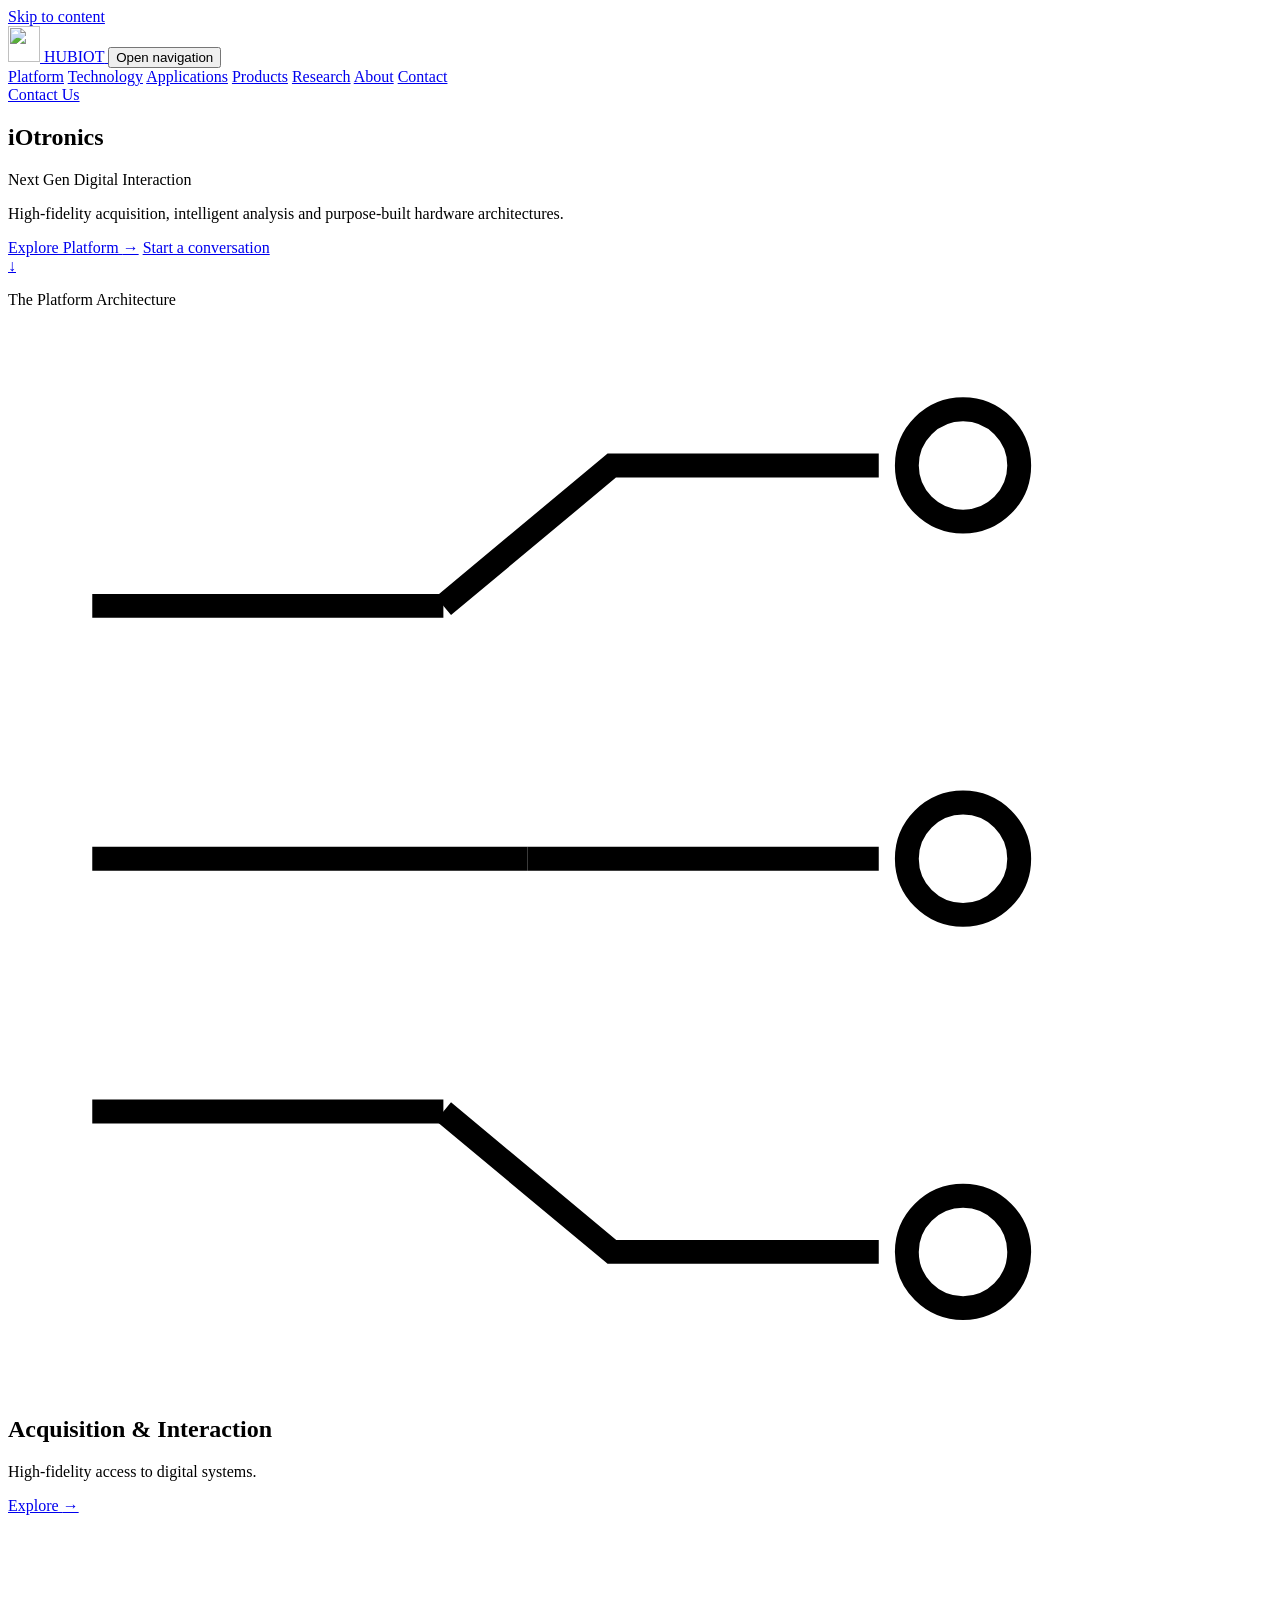
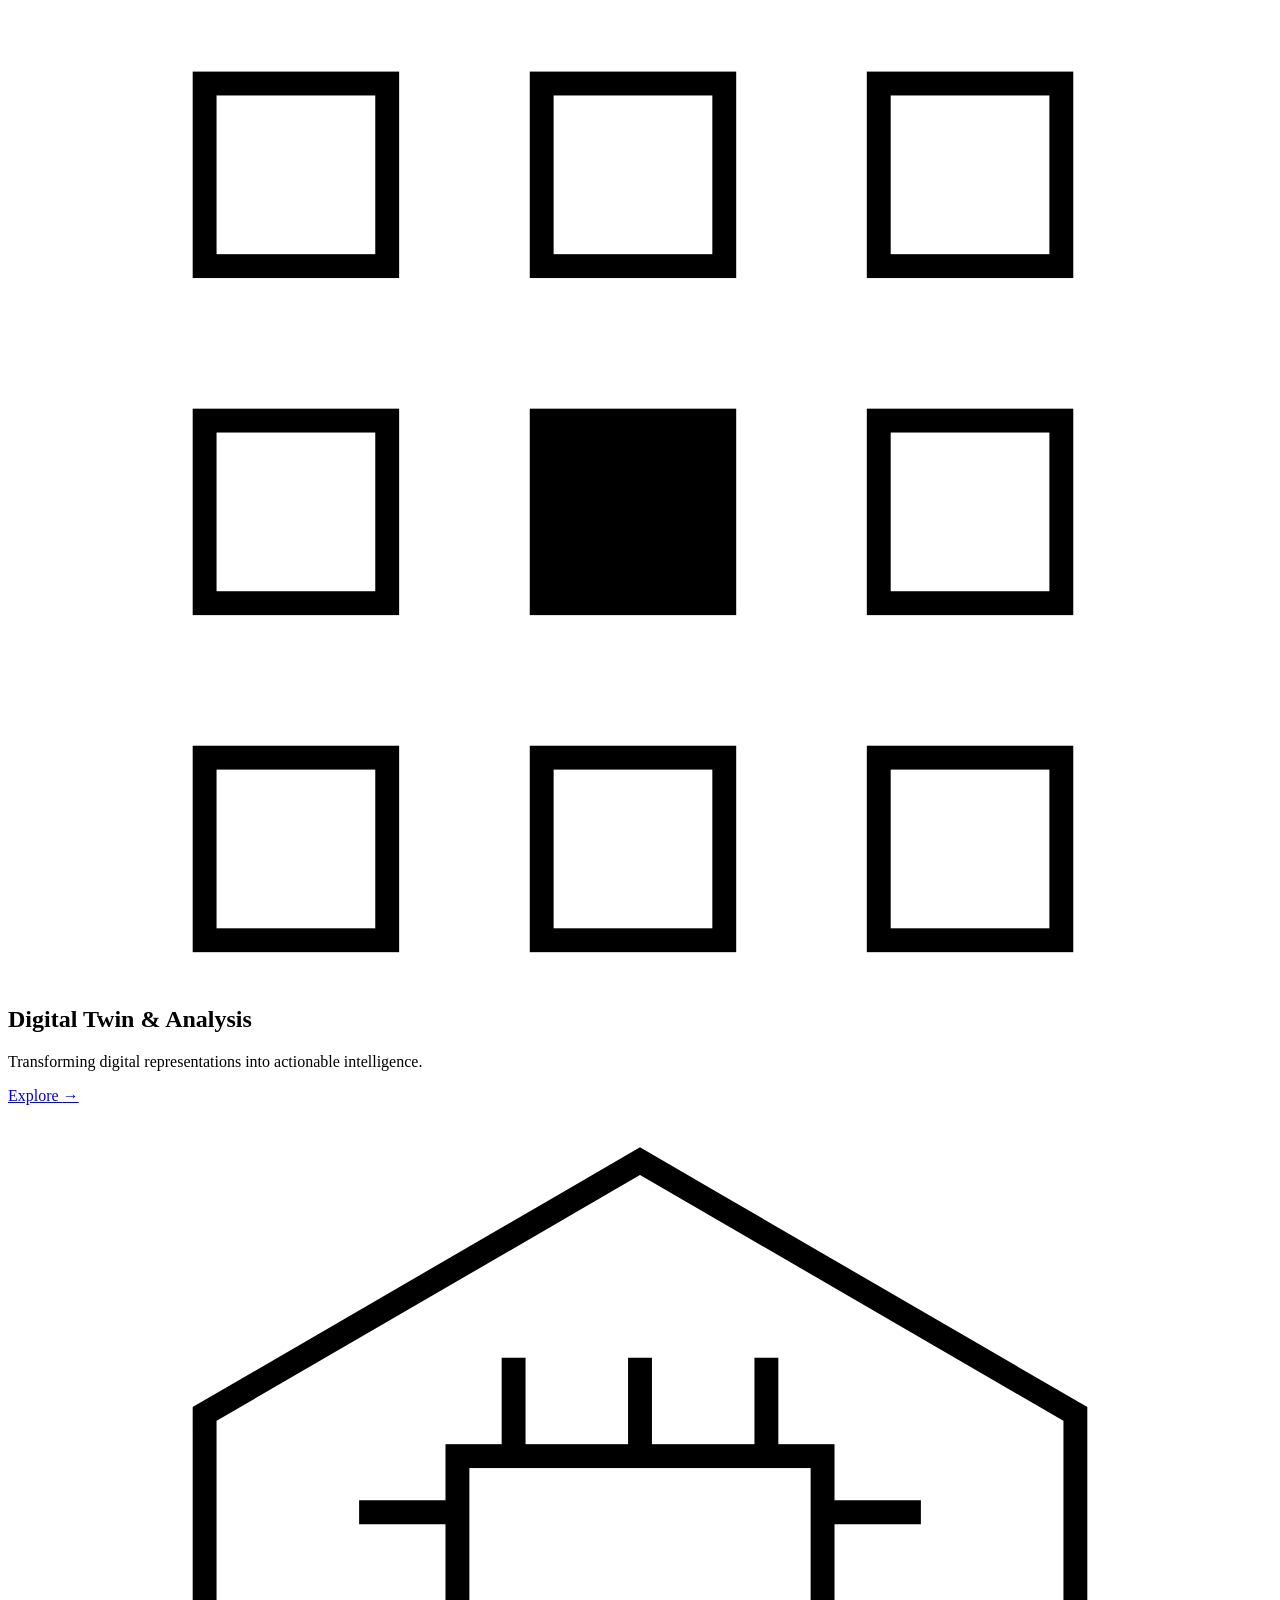
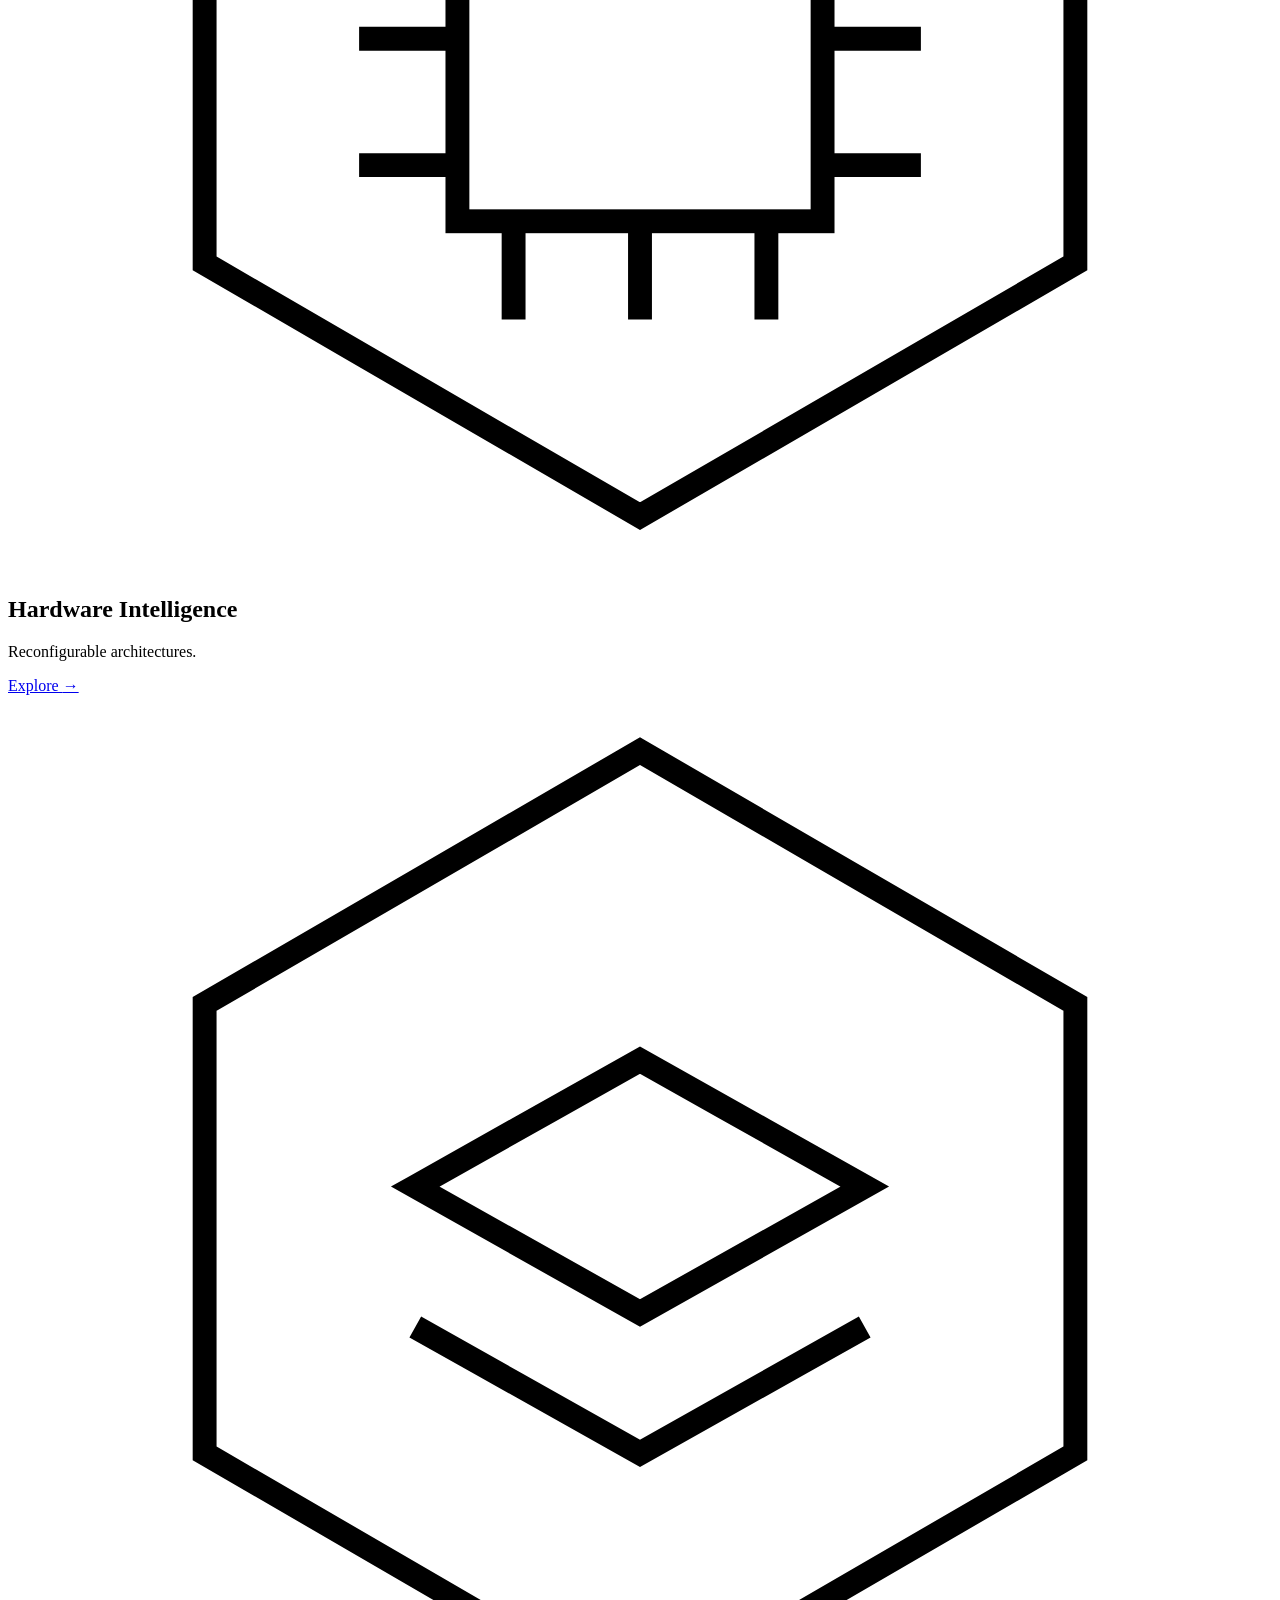
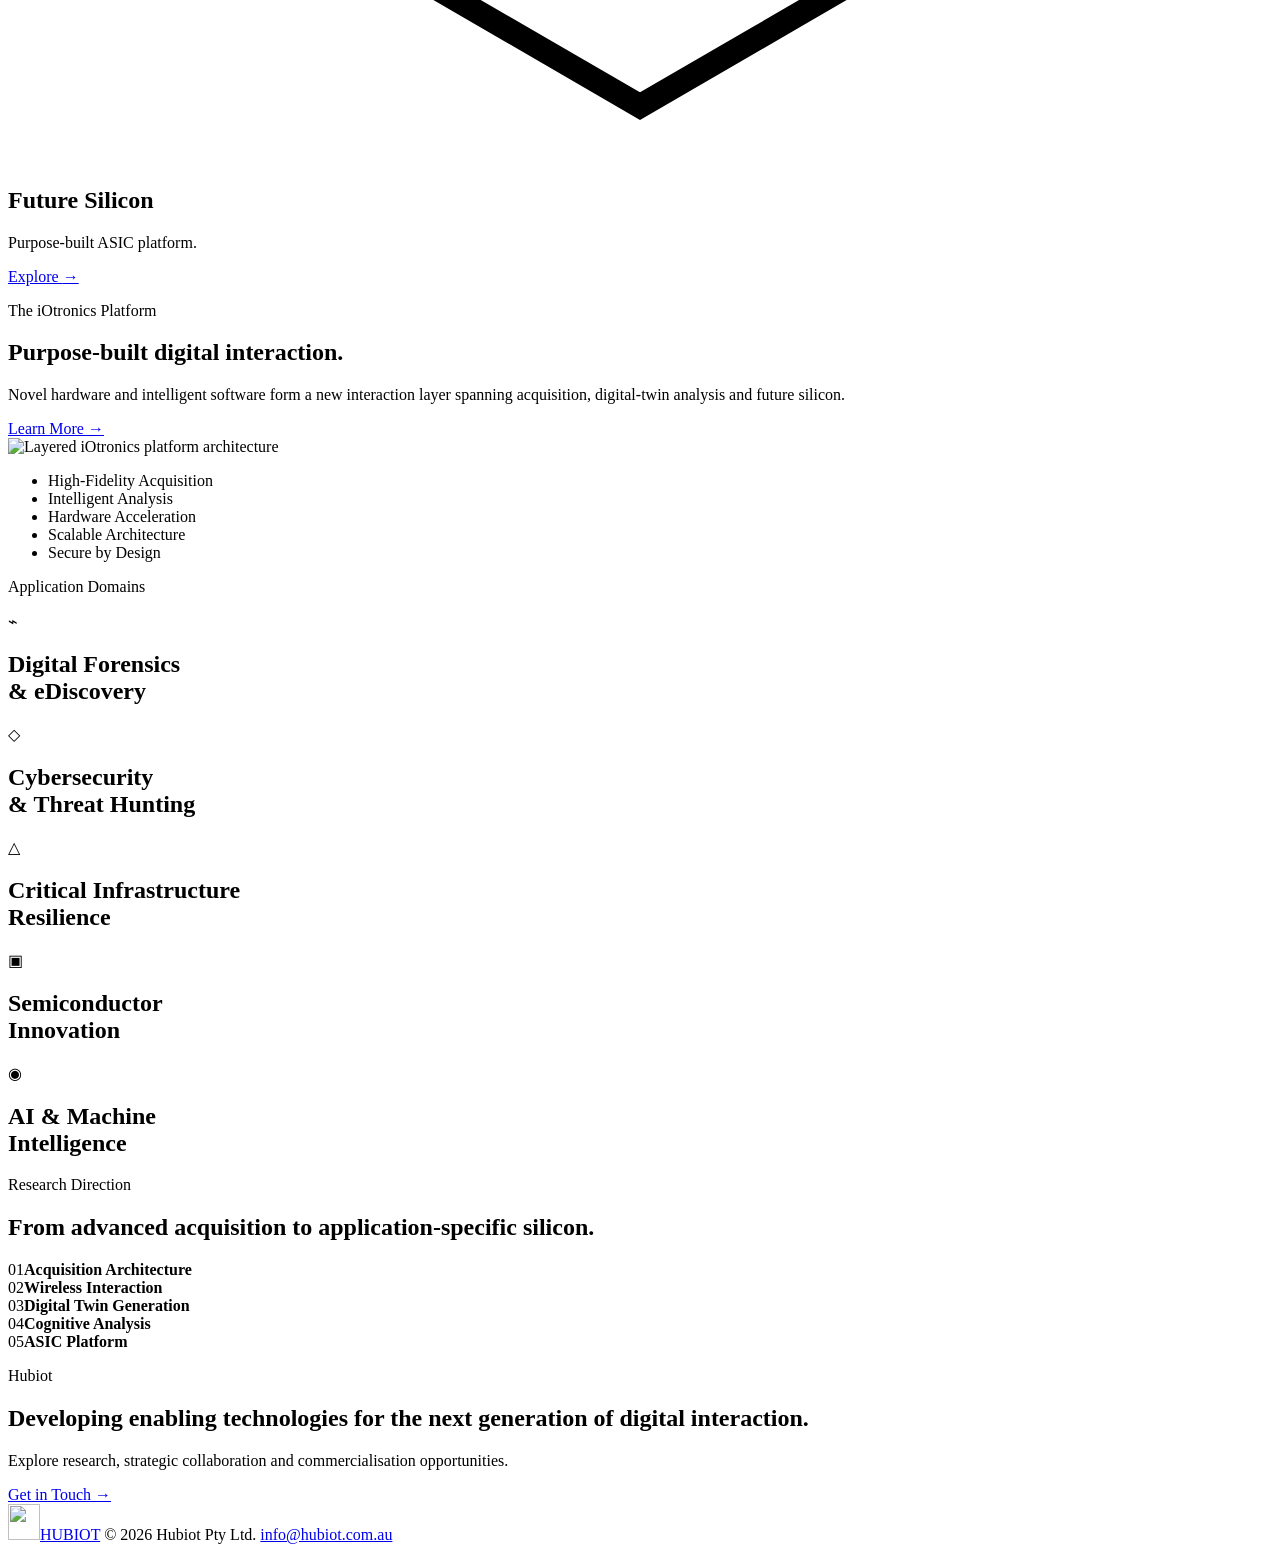
==== commit 4ccbc9ac: "Add files via upload" ====
--- a/index.html
+++ b/index.html
@@ -1,78 +1,201 @@
-<!DOCTYPE html>
+<!doctype html>
 <html lang="en">
 <head>
-  <meta charset="utf-8" />
-  <meta name="viewport" content="width=device-width, initial-scale=1" />
-  <meta name="theme-color" content="#020810" />
-  <meta name="description" content="iOtronics — Next Gen Digital Interaction by Hubiot. High-fidelity acquisition, digital twin analysis, hardware intelligence and future silicon." />
-  <meta property="og:title" content="iOtronics — Next Gen Digital Interaction" />
-  <meta property="og:description" content="Acquisition and interaction. Digital twin and analysis. Hardware intelligence. Future silicon." />
-  <meta property="og:type" content="website" />
+  <meta charset="utf-8">
+  <meta name="viewport" content="width=device-width,initial-scale=1">
+  <meta name="theme-color" content="#020711">
+  <meta name="description" content="iOtronics — Next Gen Digital Interaction. High-fidelity acquisition, digital-twin analysis, hardware intelligence and future silicon.">
+  <meta property="og:title" content="iOtronics — Next Gen Digital Interaction">
+  <meta property="og:description" content="A deep-technology platform for acquisition, analysis, hardware intelligence and future silicon.">
+  <meta property="og:type" content="website">
+  <meta property="og:url" content="https://hubiot.com.au/">
+  <meta property="og:image" content="https://hubiot.com.au/assets/images/og-image.jpg">
+  <meta name="twitter:card" content="summary_large_image">
+  <link rel="canonical" href="https://hubiot.com.au/">
+  <link rel="icon" type="image/png" href="assets/icons/favicon.png">
+  <link rel="manifest" href="manifest.webmanifest">
+  <link rel="preload" as="image" href="assets/images/hero-architecture.webp">
+  <link rel="stylesheet" href="assets/css/styles.css">
   <title>iOtronics — Next Gen Digital Interaction</title>
-  <style>
-    :root{
-      --bg:#020810;--bg2:#04101b;--panel:#071421;--panel2:#091827;--line:#183247;
-      --text:#f5f7fb;--muted:#aab3bf;--cyan:#00e6f2;--blue:#008cff;--violet:#8b5cf6;
-      --max:1440px;--radius:18px;--shadow:0 24px 80px rgba(0,0,0,.35)
-    }
-    *{box-sizing:border-box} html{scroll-behavior:smooth} body{margin:0;background:radial-gradient(circle at 75% 5%,rgba(0,140,255,.12),transparent 33%),linear-gradient(180deg,#01070e 0%,#03101a 48%,#01070e 100%);color:var(--text);font-family:Inter,ui-sans-serif,system-ui,-apple-system,BlinkMacSystemFont,"Segoe UI",sans-serif;line-height:1.55}
-    a{color:inherit;text-decoration:none} button{font:inherit} .wrap{width:min(var(--max),calc(100% - 48px));margin:auto}
-    header{position:sticky;top:0;z-index:30;background:rgba(2,8,16,.82);backdrop-filter:blur(14px);border-bottom:1px solid rgba(255,255,255,.06)}
-    .nav{height:78px;display:flex;align-items:center;justify-content:space-between;gap:28px}.brand{display:flex;align-items:center;gap:14px;min-width:180px}.brand svg{width:34px;height:43px}.brand-name{font-size:25px;letter-spacing:.18em;font-weight:500}
-    nav{display:flex;gap:36px;font-size:15px;color:#eef3f8}.nav-actions{display:flex;align-items:center;gap:18px}.contact-btn,.outline-btn{border:1px solid #067b98;border-radius:5px;padding:13px 22px;color:var(--cyan);background:rgba(0,230,242,.02);transition:.25s}.contact-btn:hover,.outline-btn:hover{background:rgba(0,230,242,.08);transform:translateY(-1px)}.sun{font-size:22px;color:#fff}
-    .hero{position:relative;min-height:680px;border-bottom:1px solid rgba(255,255,255,.08);overflow:hidden}.hero .wrap{min-height:680px;display:grid;grid-template-columns:.92fr 1.28fr;align-items:center;position:relative;z-index:2}.hero-copy{padding:70px 0 72px}.product-name{font-weight:300;font-size:clamp(70px,7vw,118px);letter-spacing:.035em;line-height:.92;margin:0 0 22px}.tagline{font-size:clamp(18px,1.65vw,27px);letter-spacing:.33em;text-transform:uppercase;color:#c9d2de;margin:0}.tagline span{background:linear-gradient(90deg,var(--cyan),#79bfff,var(--violet));-webkit-background-clip:text;background-clip:text;color:transparent}.mini-rule{width:52px;height:2px;background:linear-gradient(90deg,var(--cyan),transparent);margin:42px 0 30px}.hero-copy p{max-width:570px;color:#c8d0da;font-size:18px;margin:0 0 34px}.hero-art{position:absolute;inset:0 0 0 34%;opacity:.96;pointer-events:none}.hero-art:before{content:"";position:absolute;inset:0;background:linear-gradient(90deg,#020810 0%,rgba(2,8,16,.75) 15%,transparent 45%)}
-    .circuit-scene{width:100%;height:100%;display:block}.cta{display:inline-flex;align-items:center;gap:22px;border:1px solid #0787a3;padding:14px 24px;border-radius:5px;color:var(--cyan)}
-    .section-label{text-align:center;color:var(--cyan);letter-spacing:.23em;text-transform:uppercase;font-size:15px;margin:0 0 16px}.architecture{padding:18px 0 26px}.pillar-grid{display:grid;grid-template-columns:repeat(4,1fr);gap:20px}.pillar{background:linear-gradient(180deg,rgba(8,22,36,.86),rgba(5,14,24,.95));border:1px solid var(--line);border-radius:var(--radius);min-height:342px;padding:30px 24px 24px;text-align:center;box-shadow:var(--shadow);transition:.3s}.pillar:hover{transform:translateY(-4px);border-color:#17607a}.pillar svg{width:92px;height:92px;margin:0 auto 20px;display:block}.pillar h3{font-size:17px;font-weight:500;text-transform:uppercase;margin:0 0 14px}.pillar p{color:#b9c2cd;max-width:250px;margin:0 auto 30px}.explore{color:var(--cyan);display:inline-flex;gap:18px;align-items:center}
-    .platform{padding:0 0 26px}.platform-panel{display:grid;grid-template-columns:1.05fr .8fr .8fr;align-items:center;gap:50px;padding:42px;border:1px solid var(--line);border-radius:var(--radius);background:linear-gradient(100deg,rgba(8,23,37,.95),rgba(5,15,25,.95));box-shadow:var(--shadow)}.eyebrow{color:var(--cyan);letter-spacing:.12em;text-transform:uppercase;font-size:14px}.platform h2{font-size:38px;line-height:1.18;font-weight:400;margin:14px 0}.platform p{color:#b9c2cd;font-size:17px}.stack{width:100%;max-width:360px;margin:auto}.feature-list{display:grid;gap:19px;color:#d8dee6}.feature-list div{display:flex;align-items:center;gap:17px}.feature-list div:before{content:"";width:22px;height:2px;background:var(--cyan)}
-    .applications{padding:2px 0 22px}.app-grid{display:grid;grid-template-columns:repeat(5,1fr);border-top:1px solid rgba(255,255,255,.04);border-bottom:1px solid rgba(255,255,255,.04)}.app{padding:24px 16px 18px;text-align:center;border-right:1px solid var(--line)}.app:last-child{border-right:0}.app svg{width:70px;height:70px;margin-bottom:10px}.app strong{display:block;font-weight:400}.app span{color:#c2cad4}
-    .cta-strip{margin:0 auto 28px;display:flex;align-items:center;justify-content:space-between;gap:24px;padding:25px 34px;border:1px solid var(--line);border-radius:var(--radius);background:linear-gradient(90deg,rgba(8,23,37,.98),rgba(5,15,25,.98))}.cta-strip p{margin:0;font-size:19px;color:#c6ced8;max-width:670px}
-    footer{border-top:1px solid rgba(255,255,255,.07);padding:22px 0 30px}.footer-top{display:grid;grid-template-columns:220px 1fr 220px;align-items:center;gap:30px}.footer-links{display:flex;justify-content:center;gap:34px;color:#c8d0da;font-size:14px}.email{color:var(--cyan);text-align:right}.copyright{text-align:center;color:#7d8997;font-size:13px;border-top:1px solid rgba(255,255,255,.05);margin-top:18px;padding-top:18px}
-    @media(max-width:1000px){nav{display:none}.hero .wrap{grid-template-columns:1fr}.hero-art{inset:30% -30% 0 18%;opacity:.58}.hero-copy{padding-top:90px}.pillar-grid{grid-template-columns:repeat(2,1fr)}.platform-panel{grid-template-columns:1fr}.app-grid{grid-template-columns:repeat(2,1fr)}.app:nth-child(2n){border-right:0}.footer-top{grid-template-columns:1fr;text-align:center}.footer-links{flex-wrap:wrap}.email{text-align:center}}
-    @media(max-width:640px){.wrap{width:min(100% - 28px,var(--max))}.brand-name{font-size:20px}.contact-btn{display:none}.hero,.hero .wrap{min-height:610px}.hero-copy p{font-size:16px}.product-name{font-size:64px}.tagline{font-size:15px;line-height:1.7}.hero-art{inset:38% -90% 0 -15%}.pillar-grid{grid-template-columns:1fr}.platform-panel{padding:28px 22px}.platform h2{font-size:31px}.app-grid{grid-template-columns:1fr}.app{border-right:0;border-bottom:1px solid var(--line)}.cta-strip{align-items:flex-start;flex-direction:column}.footer-links{gap:15px}}
-  </style>
 </head>
 <body>
-<header>
-  <div class="wrap nav">
-    <a href="#top" class="brand" aria-label="Hubiot home">
-      <svg viewBox="0 0 48 60" role="img" aria-label="Hubiot logo"><defs><linearGradient id="lg" x1="0" y1="0" x2="1" y2="1"><stop stop-color="#00eadc"/><stop offset=".55" stop-color="#008dff"/><stop offset="1" stop-color="#5d43ff"/></linearGradient></defs><path d="M4 7 16 1v20l8 4v-12L36 7v46l-12 6V38l-8-4v19L4 47z" fill="url(#lg)"/><path d="M16 21 24 25v13l-8-4z" fill="#061a31" opacity=".85"/></svg>
-      <span class="brand-name">HUBIOT</span>
-    </a>
-    <nav aria-label="Primary"><a href="#platform">Platform</a><a href="#technology">Technology</a><a href="#applications">Applications</a><a href="#research">Research</a><a href="#about">About</a><a href="#news">News</a><a href="#contact">Contact</a></nav>
-    <div class="nav-actions"><a class="contact-btn" href="mailto:info@hubiot.com.au">Contact Us</a><span class="sun">☼</span></div>
-  </div>
-</header>
-<main id="top">
-<section class="hero">
-  <div class="hero-art" aria-hidden="true">
-    <svg class="circuit-scene" viewBox="0 0 1200 760" preserveAspectRatio="xMidYMid slice">
-      <defs><linearGradient id="wire" x1="0" x2="1"><stop stop-color="#003f79"/><stop offset=".45" stop-color="#00dff0"/><stop offset=".75" stop-color="#008cff"/><stop offset="1" stop-color="#8b5cf6"/></linearGradient><radialGradient id="glow"><stop stop-color="#55f4ff" stop-opacity=".95"/><stop offset="1" stop-color="#008cff" stop-opacity="0"/></radialGradient><filter id="blur"><feGaussianBlur stdDeviation="18"/></filter></defs>
-      <rect width="1200" height="760" fill="#020810"/><g opacity=".28" stroke="#0f3e60" stroke-width="1"><path d="M0 560H1200M0 610H1200M0 660H1200M100 0V760M220 0V760M340 0V760M460 0V760M580 0V760M700 0V760M820 0V760M940 0V760M1060 0V760"/></g>
-      <circle cx="735" cy="365" r="260" fill="url(#glow)" opacity=".24" filter="url(#blur)"/>
-      <g fill="#061523" stroke="#0d4d76"><path d="M430 520 510 472l80 46-80 48z"/><path d="M560 455 642 408l82 47-82 48z"/><path d="M698 487 786 436l88 50-88 52z"/><path d="M820 410 920 352l98 57-99 58z"/></g>
-      <g fill="#071a2b" stroke="#1175a7"><path d="M535 455v-105l74-43v106z"/><path d="M609 413v-106l74 43v105z"/><path d="M690 430v-155l78-46v155z"/><path d="M768 384V229l78 46v155z"/><path d="M815 360V165l86-50v195z"/><path d="M901 310V115l86 50v195z"/></g>
-      <g fill="none" stroke="url(#wire)" stroke-width="2"><path d="M0 606h300l70-42h180l95-55h190l120-68h245"/><path d="M0 650h260l88-53h172l130-75h208l100-58h242"/><path d="M130 760V630l110-64h225l110-64h178l120-69h327"/><path d="M310 760V680l96-55h192l88-51h220l98-57h196"/><path d="M490 760V620l120-68h224l75-44h291"/></g>
-      <g stroke="url(#wire)" stroke-width="2"><path d="M610 412V180M690 430V120M768 384V75M850 350V35M930 318V85M1010 300V150"/></g>
-      <g fill="#00dff0"><circle cx="610" cy="180" r="4"/><circle cx="690" cy="120" r="4"/><circle cx="768" cy="75" r="4"/><circle cx="850" cy="35" r="4"/><circle cx="930" cy="85" r="4"/><circle cx="1010" cy="150" r="4"/></g><g fill="#8b5cf6"><circle cx="845" cy="528" r="5"/><circle cx="955" cy="465" r="5"/></g>
-    </svg>
-  </div>
-  <div class="wrap"><div class="hero-copy"><h1 class="product-name">iOtronics</h1><p class="tagline"><span>Next Gen Digital Interaction</span></p><div class="mini-rule"></div><p>A deep-technology platform purpose-built for high-fidelity acquisition, intelligent analysis and advanced digital interaction.</p><a class="cta" href="#platform">Explore Platform <span>→</span></a></div></div>
-</section>
-<section class="architecture wrap" id="technology"><p class="section-label">The Platform Architecture</p><div class="pillar-grid">
-  <article class="pillar"><svg viewBox="0 0 100 100"><g fill="none" stroke="#fff" stroke-width="2"><path d="M12 35h25l10-10h22"/><path d="M12 50h38l12-12h22"/><path d="M12 65h25l10 10h22"/></g><g fill="#071421" stroke="#fff" stroke-width="2"><circle cx="70" cy="25" r="5"/><circle cx="84" cy="38" r="5"/><circle cx="70" cy="75" r="5"/></g><path d="M11 50h38" stroke="#00e6f2" stroke-width="3"/></svg><h3>Acquisition &amp; Interaction</h3><p>High-fidelity access to digital systems.</p><a class="explore" href="#platform">Explore <span>→</span></a></article>
-  <article class="pillar"><svg viewBox="0 0 100 100"><g fill="none" stroke="#fff" stroke-width="2"><rect x="18" y="18" width="15" height="15"/><rect x="44" y="18" width="15" height="15"/><rect x="70" y="18" width="15" height="15"/><rect x="18" y="44" width="15" height="15"/><rect x="44" y="44" width="15" height="15" fill="#fff"/><rect x="70" y="44" width="15" height="15"/><rect x="18" y="70" width="15" height="15"/><rect x="44" y="70" width="15" height="15"/><rect x="70" y="70" width="15" height="15" stroke="#00e6f2"/></g></svg><h3>Digital Twin &amp; Analysis</h3><p>Transforming digital representations into actionable intelligence.</p><a class="explore" href="#platform">Explore <span>→</span></a></article>
-  <article class="pillar"><svg viewBox="0 0 100 100"><polygon points="50,8 84,28 84,68 50,88 16,68 16,28" fill="none" stroke="#fff" stroke-width="2"/><rect x="36" y="34" width="28" height="28" fill="none" stroke="#fff" stroke-width="2"/><g stroke="#fff"><path d="M42 27v7M50 27v7M58 27v7M42 62v7M50 62v7M58 62v7M29 40h7M29 48h7M29 56h7M64 40h7M64 48h7M64 56h7"/></g></svg><h3>Hardware Intelligence</h3><p>Reconfigurable architectures.</p><a class="explore" href="#platform">Explore <span>→</span></a></article>
-  <article class="pillar"><svg viewBox="0 0 100 100"><defs><linearGradient id="fut" x1="0" y1="0" x2="1" y2="1"><stop stop-color="#fff"/><stop offset=".65" stop-color="#fff"/><stop offset="1" stop-color="#8b5cf6"/></linearGradient></defs><polygon points="50,8 84,28 84,68 50,88 16,68 16,28" fill="none" stroke="url(#fut)" stroke-width="2"/><path d="m30 42 20-12 20 12-20 12zM30 55l20 12 20-12" fill="none" stroke="#fff" stroke-width="2"/></svg><h3>Future Silicon</h3><p>Purpose-built ASIC platform.</p><a class="explore" href="#platform">Explore <span>→</span></a></article>
-</div></section>
-<section class="platform wrap" id="platform"><div class="platform-panel"><div><span class="eyebrow">The iOtronics Platform</span><h2>Purpose-built for advanced digital interaction</h2><p>iOtronics combines novel hardware architectures with intelligent software to enable high-fidelity visibility, interaction and analysis.</p><a class="outline-btn" href="mailto:info@hubiot.com.au">Learn More &nbsp; →</a></div><svg class="stack" viewBox="0 0 360 320" aria-hidden="true"><defs><linearGradient id="sl" x1="0" y1="0" x2="1" y2="1"><stop stop-color="#00e6f2"/><stop offset=".55" stop-color="#008cff"/><stop offset="1" stop-color="#8b5cf6"/></linearGradient></defs><g fill="#071827" stroke="url(#sl)" stroke-width="2"><path d="M40 78 180 10l140 68-140 68z"/><path d="M40 124 180 56l140 68-140 68z"/><path d="M40 170 180 102l140 68-140 68z"/><path d="M40 216 180 148l140 68-140 68z"/></g><g fill="#00e6f2"><circle cx="180" cy="26" r="3"/><circle cx="104" cy="62" r="3"/><circle cx="255" cy="62" r="3"/><circle cx="180" cy="118" r="3"/></g></svg><div class="feature-list"><div>High-Fidelity Acquisition</div><div>Intelligent Analysis</div><div>Hardware Acceleration</div><div>Scalable Architecture</div><div>Secure by Design</div></div></div></section>
-<section class="applications wrap" id="applications"><p class="section-label">Application Domains</p><div class="app-grid">
-  <div class="app"><svg viewBox="0 0 80 80"><path d="M40 10c-18 0-27 14-27 31 0 11-3 21-8 29M40 19c-12 0-18 9-18 22 0 13-4 23-10 29M40 28c-7 0-10 5-10 13 0 14-4 23-7 29M40 10c18 0 27 14 27 31 0 11 3 21 8 29M40 19c12 0 18 9 18 22 0 13 4 23 10 29M40 28c7 0 10 5 10 13 0 14 4 23 7 29M40 36v34" fill="none" stroke="#dffcff" stroke-width="2"/></svg><strong>Digital Forensics</strong><span>&amp; eDiscovery</span></div>
-  <div class="app"><svg viewBox="0 0 80 80"><path d="M40 8 66 18v20c0 17-10 28-26 35C24 66 14 55 14 38V18z" fill="none" stroke="#fff" stroke-width="2"/><path d="m29 41 7 7 16-18" fill="none" stroke="#fff" stroke-width="2"/></svg><strong>Cybersecurity</strong><span>&amp; Threat Hunting</span></div>
-  <div class="app"><svg viewBox="0 0 80 80"><g fill="none" stroke="#fff" stroke-width="2"><path d="M40 7 20 72M40 7l20 65M26 30h28M21 46h38M16 62h48M28 17h24"/><path d="m29 30 22 16M51 30 29 46M21 46l38 16M59 46 21 62" opacity=".8"/></g></svg><strong>Critical Infrastructure</strong><span>Resilience</span></div>
-  <div class="app"><svg viewBox="0 0 80 80"><g fill="none" stroke="#fff" stroke-width="2"><rect x="22" y="22" width="36" height="36"/><rect x="30" y="30" width="20" height="20"/><path d="M28 12v10M40 12v10M52 12v10M28 58v10M40 58v10M52 58v10M12 28h10M12 40h10M12 52h10M58 28h10M58 40h10M58 52h10"/></g></svg><strong>Semiconductor</strong><span>Innovation</span></div>
-  <div class="app"><svg viewBox="0 0 80 80"><path d="M40 10c-8 0-14 6-14 14-8 0-14 6-14 14 0 6 4 11 10 13 0 10 8 18 18 18M40 10c8 0 14 6 14 14 8 0 14 6 14 14 0 6-4 11-10 13 0 10-8 18-18 18M40 10v59M28 28c8 2 12 7 12 14M52 28c-8 2-12 7-12 14M23 48c9 0 14 4 17 11M57 48c-9 0-14 4-17 11" fill="none" stroke="#fff" stroke-width="2"/></svg><strong>AI &amp; Machine</strong><span>Intelligence</span></div>
-</div></section>
-<section class="wrap cta-strip" id="contact"><p>Advancing next-gen digital interaction through innovation, architecture and intelligent systems.</p><a class="outline-btn" href="mailto:info@hubiot.com.au">Get in Touch &nbsp; →</a></section>
-</main>
-<footer><div class="wrap"><div class="footer-top"><a href="#top" class="brand"><svg viewBox="0 0 48 60"><defs><linearGradient id="lg2" x1="0" y1="0" x2="1" y2="1"><stop stop-color="#00eadc"/><stop offset=".55" stop-color="#008dff"/><stop offset="1" stop-color="#5d43ff"/></linearGradient></defs><path d="M4 7 16 1v20l8 4v-12L36 7v46l-12 6V38l-8-4v19L4 47z" fill="url(#lg2)"/><path d="M16 21 24 25v13l-8-4z" fill="#061a31" opacity=".85"/></svg><span class="brand-name">HUBIOT</span></a><div class="footer-links"><a href="#platform">Platform</a><a href="#technology">Technology</a><a href="#applications">Applications</a><a href="#research">Research</a><a href="#about">About</a><a href="#news">News</a><a href="#contact">Contact</a></div><a class="email" href="mailto:info@hubiot.com.au">info@hubiot.com.au</a></div><div class="copyright">© 2026 Hubiot Pty Ltd. All rights reserved.</div></div></footer>
-</body></html>
+  <a class="skip-link" href="#main">Skip to content</a>
+
+  <header class="site-header" data-header>
+    <nav class="wrap nav" aria-label="Primary navigation">
+      <a class="brand" href="#top" aria-label="Hubiot home">
+        <img src="assets/images/hubiot-mark.webp" alt="" width="32" height="36">
+        <span>HUBIOT</span>
+      </a>
+
+      <button class="menu-button" type="button" aria-expanded="false" aria-controls="site-menu" data-menu-button>
+        <span></span><span></span><span></span><span class="sr-only">Open navigation</span>
+      </button>
+
+      <div class="nav-links" id="site-menu" data-menu>
+        <a href="#platform">Platform</a>
+        <a href="#technology">Technology</a>
+        <a href="#applications">Applications</a>
+        <a href="products/iotronics/">Products</a>
+        <a href="#research">Research</a>
+        <a href="#about">About</a>
+        <a href="#contact">Contact</a>
+      </div>
+
+      <a class="nav-cta" href="mailto:info@hubiot.com.au">Contact Us</a>
+    </nav>
+  </header>
+
+  <main id="main">
+    <section class="hero" id="top">
+      <div class="hero-art" aria-hidden="true"></div>
+      <div class="wrap hero-grid">
+        <div class="hero-copy reveal">
+          <h1><span class="small-i">i</span>Otronics</h1>
+          <p class="kicker">Next Gen Digital Interaction</p>
+          <div class="rule"></div>
+          <p class="lead">High-fidelity acquisition, intelligent analysis and purpose-built hardware architectures.</p>
+          <div class="hero-actions">
+            <a class="button primary" href="#platform">Explore Platform <span aria-hidden="true">→</span></a>
+            <a class="button ghost" href="mailto:info@hubiot.com.au">Start a conversation</a>
+          </div>
+        </div>
+      </div>
+      <a class="scroll-cue" href="#platform" aria-label="Scroll to platform architecture">↓</a>
+    </section>
+
+    <section class="section" id="platform">
+      <div class="wrap">
+        <p class="section-label reveal">The Platform Architecture</p>
+
+        <div class="pillars">
+          <article class="card reveal">
+            <div class="icon" aria-hidden="true">
+              <svg viewBox="0 0 90 76" fill="none" stroke="currentColor" stroke-width="1.7">
+                <path class="accent" d="M6 20h25m-25 18h31m-31 18h25"/>
+                <path d="M31 20l12-10h19m-25 28h25m-31 18l12 10h19"/>
+                <circle cx="68" cy="10" r="4"/><circle cx="68" cy="38" r="4"/><circle cx="68" cy="66" r="4"/>
+              </svg>
+            </div>
+            <h2>Acquisition &amp; Interaction</h2>
+            <p>High-fidelity access to digital systems.</p>
+            <a href="#technology">Explore <span aria-hidden="true">→</span></a>
+          </article>
+
+          <article class="card reveal">
+            <div class="icon" aria-hidden="true">
+              <svg viewBox="0 0 90 76" fill="none" stroke="currentColor" stroke-width="1.7">
+                <rect x="14" y="12" width="13" height="13"/><rect x="38" y="12" width="13" height="13"/><rect x="62" y="12" width="13" height="13"/>
+                <rect x="14" y="36" width="13" height="13"/><rect x="38" y="36" width="13" height="13" fill="currentColor"/>
+                <rect class="accent" x="62" y="36" width="13" height="13"/><rect x="14" y="60" width="13" height="13"/>
+                <rect x="38" y="60" width="13" height="13"/><rect class="blue" x="62" y="60" width="13" height="13"/>
+              </svg>
+            </div>
+            <h2>Digital Twin &amp; Analysis</h2>
+            <p>Transforming digital representations into actionable intelligence.</p>
+            <a href="#technology">Explore <span aria-hidden="true">→</span></a>
+          </article>
+
+          <article class="card reveal">
+            <div class="icon" aria-hidden="true">
+              <svg viewBox="0 0 90 76" fill="none" stroke="currentColor" stroke-width="1.7">
+                <path d="M45 4l31 18v32L45 72 14 54V22L45 4z"/><rect x="32" y="25" width="26" height="26"/>
+                <path d="M36 18v7m9-7v7m9-7v7M36 51v7m9-7v7m9-7v7M25 29h7m-7 9h7m-7 9h7M58 29h7m-7 9h7m-7 9h7"/>
+              </svg>
+            </div>
+            <h2>Hardware Intelligence</h2>
+            <p>Reconfigurable architectures.</p>
+            <a href="#technology">Explore <span aria-hidden="true">→</span></a>
+          </article>
+
+          <article class="card reveal">
+            <div class="icon" aria-hidden="true">
+              <svg viewBox="0 0 90 76" fill="none" stroke="currentColor" stroke-width="1.7">
+                <path d="M45 4l31 18v32L45 72 14 54V22L45 4z"/>
+                <path class="violet" d="M29 35l16-9 16 9-16 9-16-9zm0 10l16 9 16-9"/>
+              </svg>
+            </div>
+            <h2>Future Silicon</h2>
+            <p>Purpose-built ASIC platform.</p>
+            <a href="#research">Explore <span aria-hidden="true">→</span></a>
+          </article>
+        </div>
+      </div>
+    </section>
+
+    <section class="section" id="technology">
+      <div class="wrap technology-panel reveal">
+        <div>
+          <p class="eyebrow">The iOtronics Platform</p>
+          <h2>Purpose-built digital interaction.</h2>
+          <p>Novel hardware and intelligent software form a new interaction layer spanning acquisition, digital-twin analysis and future silicon.</p>
+          <a class="button primary" href="mailto:info@hubiot.com.au">Learn More <span aria-hidden="true">→</span></a>
+        </div>
+
+        <img class="stack-image" src="assets/images/platform-stack.webp" alt="Layered iOtronics platform architecture" loading="lazy">
+
+        <ul class="feature-list">
+          <li>High-Fidelity Acquisition</li>
+          <li>Intelligent Analysis</li>
+          <li>Hardware Acceleration</li>
+          <li>Scalable Architecture</li>
+          <li>Secure by Design</li>
+        </ul>
+      </div>
+    </section>
+
+    <section class="section" id="applications">
+      <div class="wrap">
+        <p class="section-label reveal">Application Domains</p>
+        <div class="domains">
+          <article class="domain reveal"><span class="domain-icon">⌁</span><h2>Digital Forensics<br>&amp; eDiscovery</h2></article>
+          <article class="domain reveal"><span class="domain-icon">◇</span><h2>Cybersecurity<br>&amp; Threat Hunting</h2></article>
+          <article class="domain reveal"><span class="domain-icon">△</span><h2>Critical Infrastructure<br>Resilience</h2></article>
+          <article class="domain reveal"><span class="domain-icon">▣</span><h2>Semiconductor<br>Innovation</h2></article>
+          <article class="domain reveal"><span class="domain-icon">◉</span><h2>AI &amp; Machine<br>Intelligence</h2></article>
+        </div>
+      </div>
+    </section>
+
+    <section class="section research" id="research">
+      <div class="wrap research-grid reveal">
+        <div>
+          <p class="eyebrow">Research Direction</p>
+          <h2>From advanced acquisition to application-specific silicon.</h2>
+        </div>
+        <div class="roadmap" aria-label="Technology roadmap">
+          <div><span>01</span><strong>Acquisition Architecture</strong></div>
+          <div><span>02</span><strong>Wireless Interaction</strong></div>
+          <div><span>03</span><strong>Digital Twin Generation</strong></div>
+          <div><span>04</span><strong>Cognitive Analysis</strong></div>
+          <div><span>05</span><strong>ASIC Platform</strong></div>
+        </div>
+      </div>
+    </section>
+
+    <section class="section" id="about">
+      <div class="wrap statement reveal">
+        <p class="eyebrow">Hubiot</p>
+        <h2>Developing enabling technologies for the next generation of digital interaction.</h2>
+      </div>
+    </section>
+
+    <section class="section" id="contact">
+      <div class="wrap cta reveal">
+        <p>Explore research, strategic collaboration and commercialisation opportunities.</p>
+        <a class="button primary" href="mailto:info@hubiot.com.au">Get in Touch <span aria-hidden="true">→</span></a>
+      </div>
+    </section>
+  </main>
+
+  <footer>
+    <div class="wrap footer-row">
+      <a class="brand" href="#top"><img src="assets/images/hubiot-mark.webp" alt="" width="32" height="36"><span>HUBIOT</span></a>
+      <span>© 2026 Hubiot Pty Ltd.</span>
+      <a class="contact" href="mailto:info@hubiot.com.au">info@hubiot.com.au</a>
+    </div>
+  </footer>
+
+  <script src="assets/js/main.js" defer></script>
+</body>
+</html>
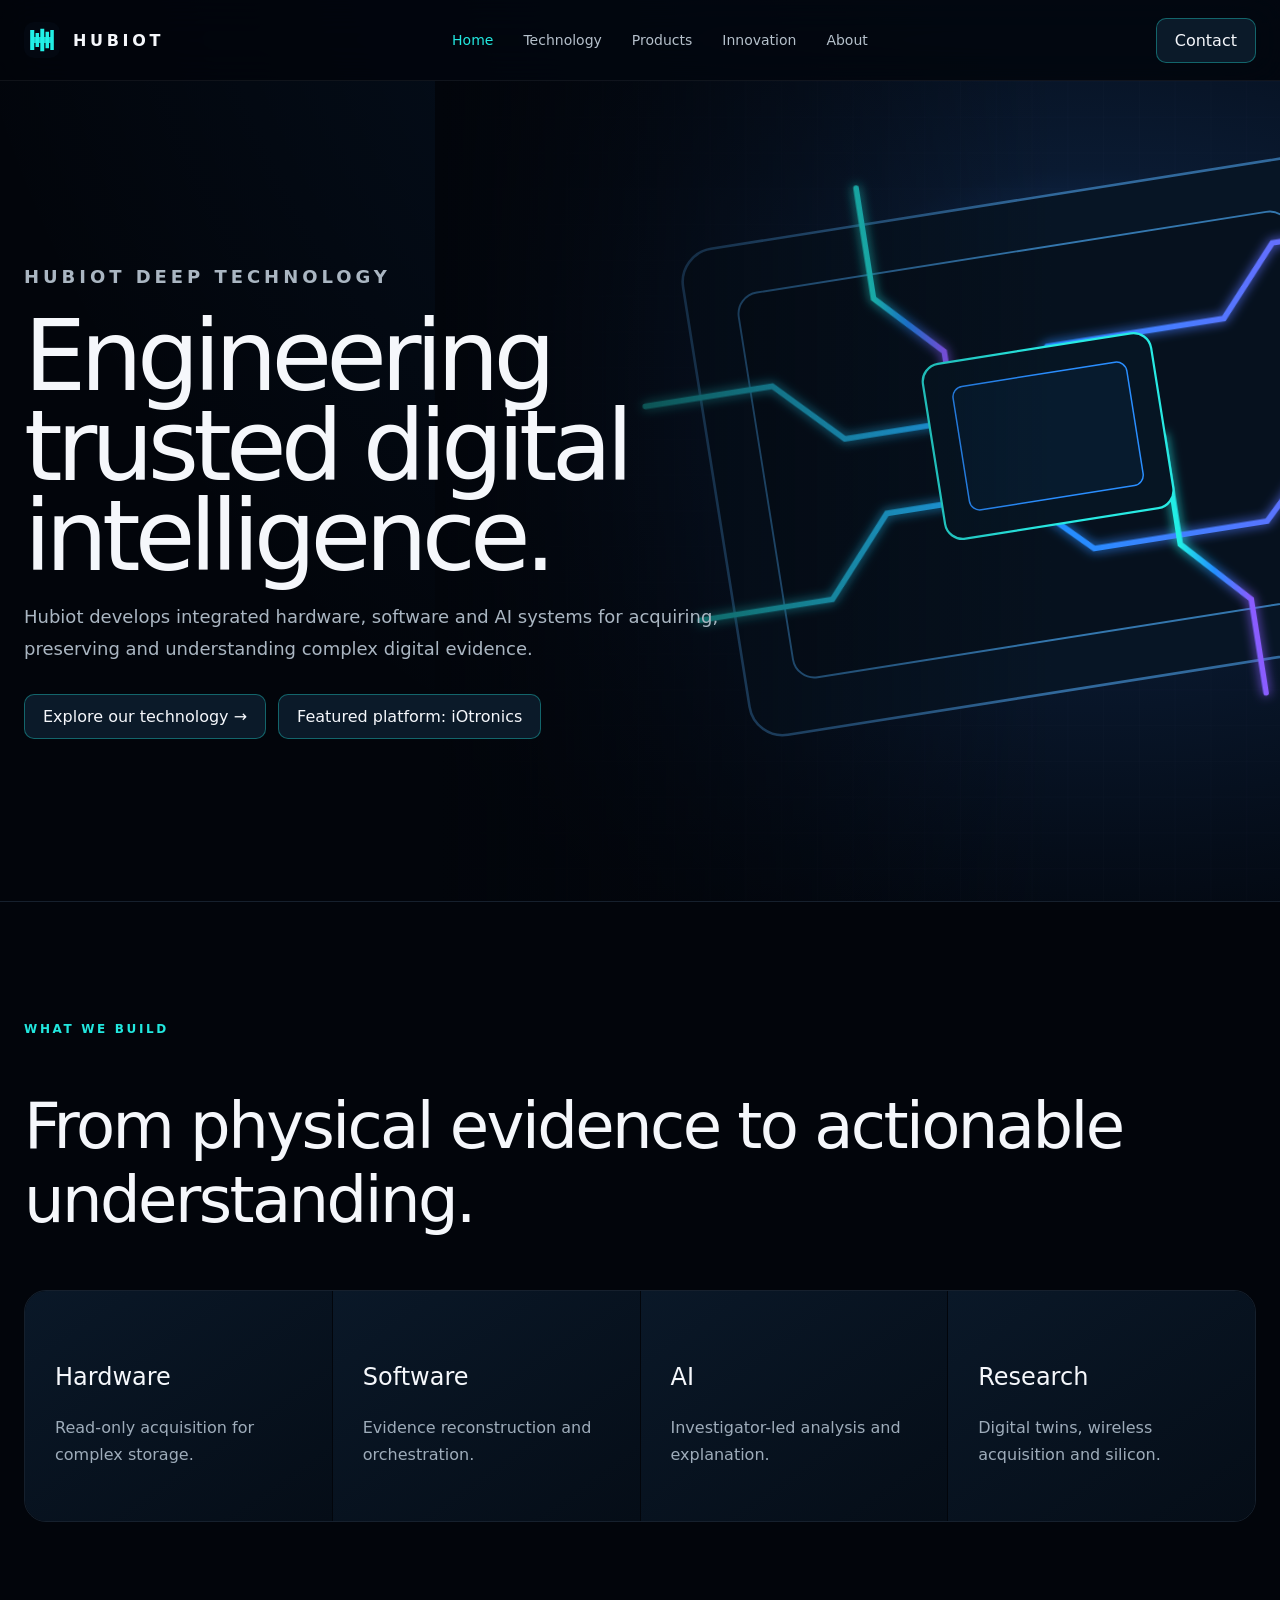
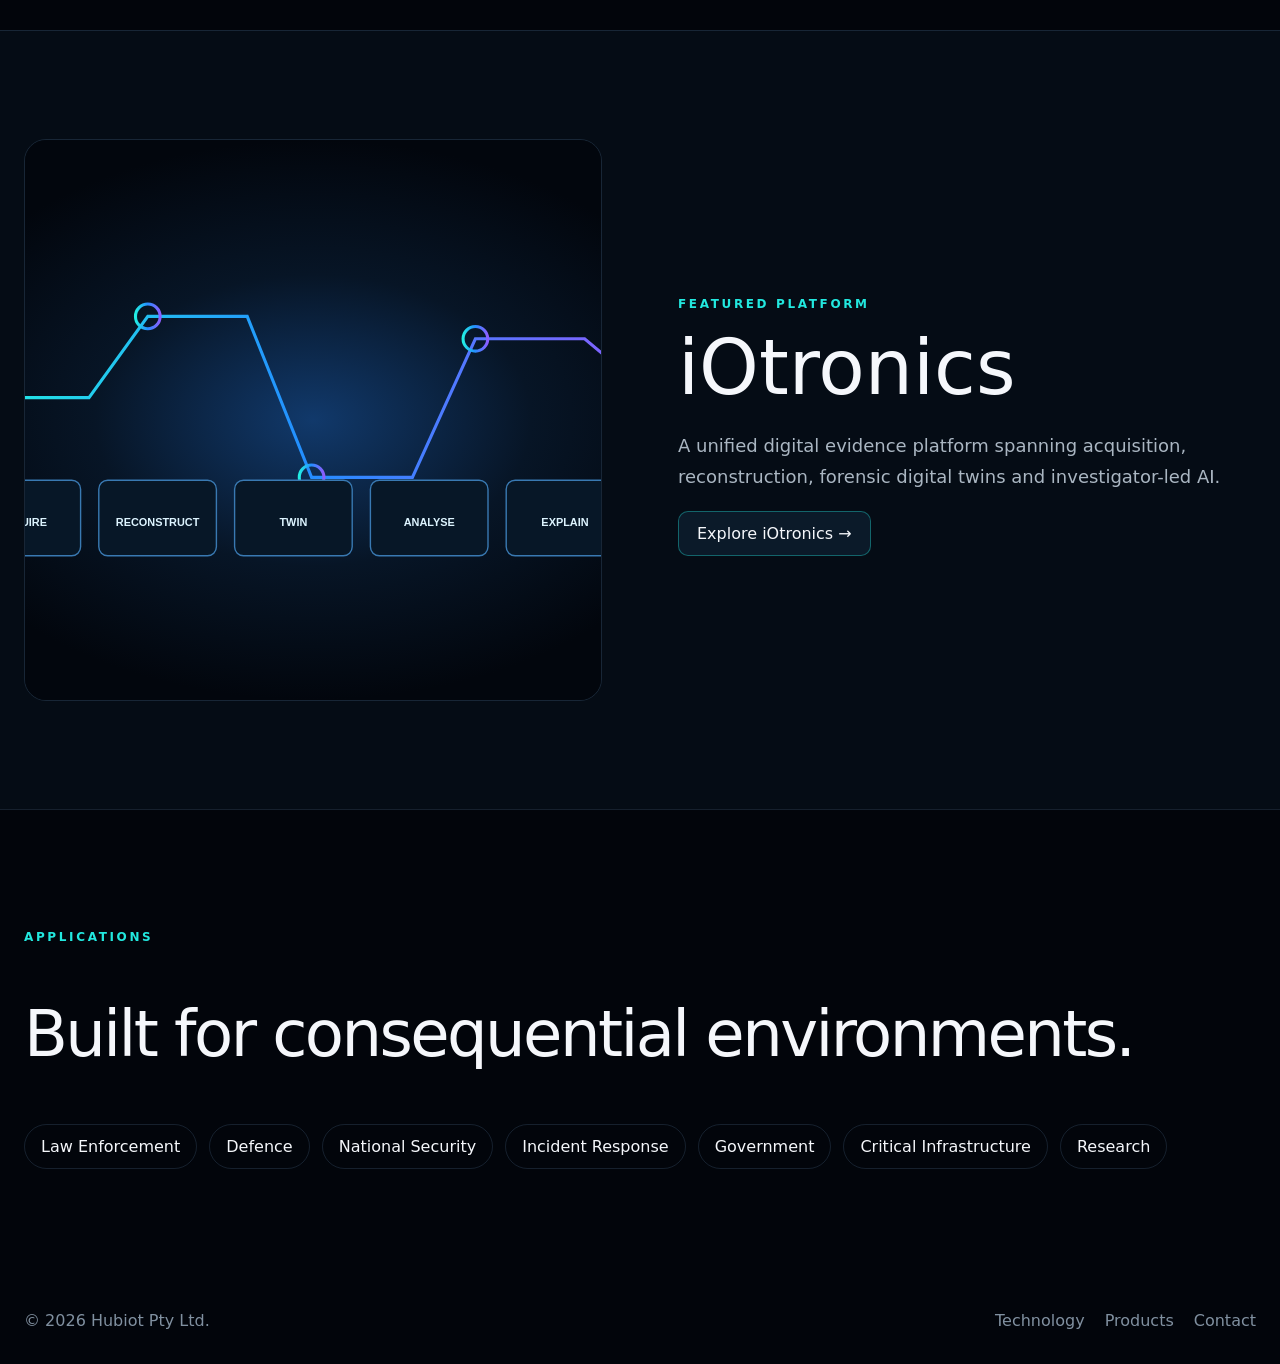
==== commit cf27228a: "Add files via upload" ====
--- a/index.html
+++ b/index.html
@@ -1,201 +1 @@
-<!doctype html>
-<html lang="en">
-<head>
-  <meta charset="utf-8">
-  <meta name="viewport" content="width=device-width,initial-scale=1">
-  <meta name="theme-color" content="#020711">
-  <meta name="description" content="iOtronics — Next Gen Digital Interaction. High-fidelity acquisition, digital-twin analysis, hardware intelligence and future silicon.">
-  <meta property="og:title" content="iOtronics — Next Gen Digital Interaction">
-  <meta property="og:description" content="A deep-technology platform for acquisition, analysis, hardware intelligence and future silicon.">
-  <meta property="og:type" content="website">
-  <meta property="og:url" content="https://hubiot.com.au/">
-  <meta property="og:image" content="https://hubiot.com.au/assets/images/og-image.jpg">
-  <meta name="twitter:card" content="summary_large_image">
-  <link rel="canonical" href="https://hubiot.com.au/">
-  <link rel="icon" type="image/png" href="assets/icons/favicon.png">
-  <link rel="manifest" href="manifest.webmanifest">
-  <link rel="preload" as="image" href="assets/images/hero-architecture.webp">
-  <link rel="stylesheet" href="assets/css/styles.css">
-  <title>iOtronics — Next Gen Digital Interaction</title>
-</head>
-<body>
-  <a class="skip-link" href="#main">Skip to content</a>
-
-  <header class="site-header" data-header>
-    <nav class="wrap nav" aria-label="Primary navigation">
-      <a class="brand" href="#top" aria-label="Hubiot home">
-        <img src="assets/images/hubiot-mark.webp" alt="" width="32" height="36">
-        <span>HUBIOT</span>
-      </a>
-
-      <button class="menu-button" type="button" aria-expanded="false" aria-controls="site-menu" data-menu-button>
-        <span></span><span></span><span></span><span class="sr-only">Open navigation</span>
-      </button>
-
-      <div class="nav-links" id="site-menu" data-menu>
-        <a href="#platform">Platform</a>
-        <a href="#technology">Technology</a>
-        <a href="#applications">Applications</a>
-        <a href="products/iotronics/">Products</a>
-        <a href="#research">Research</a>
-        <a href="#about">About</a>
-        <a href="#contact">Contact</a>
-      </div>
-
-      <a class="nav-cta" href="mailto:info@hubiot.com.au">Contact Us</a>
-    </nav>
-  </header>
-
-  <main id="main">
-    <section class="hero" id="top">
-      <div class="hero-art" aria-hidden="true"></div>
-      <div class="wrap hero-grid">
-        <div class="hero-copy reveal">
-          <h1><span class="small-i">i</span>Otronics</h1>
-          <p class="kicker">Next Gen Digital Interaction</p>
-          <div class="rule"></div>
-          <p class="lead">High-fidelity acquisition, intelligent analysis and purpose-built hardware architectures.</p>
-          <div class="hero-actions">
-            <a class="button primary" href="#platform">Explore Platform <span aria-hidden="true">→</span></a>
-            <a class="button ghost" href="mailto:info@hubiot.com.au">Start a conversation</a>
-          </div>
-        </div>
-      </div>
-      <a class="scroll-cue" href="#platform" aria-label="Scroll to platform architecture">↓</a>
-    </section>
-
-    <section class="section" id="platform">
-      <div class="wrap">
-        <p class="section-label reveal">The Platform Architecture</p>
-
-        <div class="pillars">
-          <article class="card reveal">
-            <div class="icon" aria-hidden="true">
-              <svg viewBox="0 0 90 76" fill="none" stroke="currentColor" stroke-width="1.7">
-                <path class="accent" d="M6 20h25m-25 18h31m-31 18h25"/>
-                <path d="M31 20l12-10h19m-25 28h25m-31 18l12 10h19"/>
-                <circle cx="68" cy="10" r="4"/><circle cx="68" cy="38" r="4"/><circle cx="68" cy="66" r="4"/>
-              </svg>
-            </div>
-            <h2>Acquisition &amp; Interaction</h2>
-            <p>High-fidelity access to digital systems.</p>
-            <a href="#technology">Explore <span aria-hidden="true">→</span></a>
-          </article>
-
-          <article class="card reveal">
-            <div class="icon" aria-hidden="true">
-              <svg viewBox="0 0 90 76" fill="none" stroke="currentColor" stroke-width="1.7">
-                <rect x="14" y="12" width="13" height="13"/><rect x="38" y="12" width="13" height="13"/><rect x="62" y="12" width="13" height="13"/>
-                <rect x="14" y="36" width="13" height="13"/><rect x="38" y="36" width="13" height="13" fill="currentColor"/>
-                <rect class="accent" x="62" y="36" width="13" height="13"/><rect x="14" y="60" width="13" height="13"/>
-                <rect x="38" y="60" width="13" height="13"/><rect class="blue" x="62" y="60" width="13" height="13"/>
-              </svg>
-            </div>
-            <h2>Digital Twin &amp; Analysis</h2>
-            <p>Transforming digital representations into actionable intelligence.</p>
-            <a href="#technology">Explore <span aria-hidden="true">→</span></a>
-          </article>
-
-          <article class="card reveal">
-            <div class="icon" aria-hidden="true">
-              <svg viewBox="0 0 90 76" fill="none" stroke="currentColor" stroke-width="1.7">
-                <path d="M45 4l31 18v32L45 72 14 54V22L45 4z"/><rect x="32" y="25" width="26" height="26"/>
-                <path d="M36 18v7m9-7v7m9-7v7M36 51v7m9-7v7m9-7v7M25 29h7m-7 9h7m-7 9h7M58 29h7m-7 9h7m-7 9h7"/>
-              </svg>
-            </div>
-            <h2>Hardware Intelligence</h2>
-            <p>Reconfigurable architectures.</p>
-            <a href="#technology">Explore <span aria-hidden="true">→</span></a>
-          </article>
-
-          <article class="card reveal">
-            <div class="icon" aria-hidden="true">
-              <svg viewBox="0 0 90 76" fill="none" stroke="currentColor" stroke-width="1.7">
-                <path d="M45 4l31 18v32L45 72 14 54V22L45 4z"/>
-                <path class="violet" d="M29 35l16-9 16 9-16 9-16-9zm0 10l16 9 16-9"/>
-              </svg>
-            </div>
-            <h2>Future Silicon</h2>
-            <p>Purpose-built ASIC platform.</p>
-            <a href="#research">Explore <span aria-hidden="true">→</span></a>
-          </article>
-        </div>
-      </div>
-    </section>
-
-    <section class="section" id="technology">
-      <div class="wrap technology-panel reveal">
-        <div>
-          <p class="eyebrow">The iOtronics Platform</p>
-          <h2>Purpose-built digital interaction.</h2>
-          <p>Novel hardware and intelligent software form a new interaction layer spanning acquisition, digital-twin analysis and future silicon.</p>
-          <a class="button primary" href="mailto:info@hubiot.com.au">Learn More <span aria-hidden="true">→</span></a>
-        </div>
-
-        <img class="stack-image" src="assets/images/platform-stack.webp" alt="Layered iOtronics platform architecture" loading="lazy">
-
-        <ul class="feature-list">
-          <li>High-Fidelity Acquisition</li>
-          <li>Intelligent Analysis</li>
-          <li>Hardware Acceleration</li>
-          <li>Scalable Architecture</li>
-          <li>Secure by Design</li>
-        </ul>
-      </div>
-    </section>
-
-    <section class="section" id="applications">
-      <div class="wrap">
-        <p class="section-label reveal">Application Domains</p>
-        <div class="domains">
-          <article class="domain reveal"><span class="domain-icon">⌁</span><h2>Digital Forensics<br>&amp; eDiscovery</h2></article>
-          <article class="domain reveal"><span class="domain-icon">◇</span><h2>Cybersecurity<br>&amp; Threat Hunting</h2></article>
-          <article class="domain reveal"><span class="domain-icon">△</span><h2>Critical Infrastructure<br>Resilience</h2></article>
-          <article class="domain reveal"><span class="domain-icon">▣</span><h2>Semiconductor<br>Innovation</h2></article>
-          <article class="domain reveal"><span class="domain-icon">◉</span><h2>AI &amp; Machine<br>Intelligence</h2></article>
-        </div>
-      </div>
-    </section>
-
-    <section class="section research" id="research">
-      <div class="wrap research-grid reveal">
-        <div>
-          <p class="eyebrow">Research Direction</p>
-          <h2>From advanced acquisition to application-specific silicon.</h2>
-        </div>
-        <div class="roadmap" aria-label="Technology roadmap">
-          <div><span>01</span><strong>Acquisition Architecture</strong></div>
-          <div><span>02</span><strong>Wireless Interaction</strong></div>
-          <div><span>03</span><strong>Digital Twin Generation</strong></div>
-          <div><span>04</span><strong>Cognitive Analysis</strong></div>
-          <div><span>05</span><strong>ASIC Platform</strong></div>
-        </div>
-      </div>
-    </section>
-
-    <section class="section" id="about">
-      <div class="wrap statement reveal">
-        <p class="eyebrow">Hubiot</p>
-        <h2>Developing enabling technologies for the next generation of digital interaction.</h2>
-      </div>
-    </section>
-
-    <section class="section" id="contact">
-      <div class="wrap cta reveal">
-        <p>Explore research, strategic collaboration and commercialisation opportunities.</p>
-        <a class="button primary" href="mailto:info@hubiot.com.au">Get in Touch <span aria-hidden="true">→</span></a>
-      </div>
-    </section>
-  </main>
-
-  <footer>
-    <div class="wrap footer-row">
-      <a class="brand" href="#top"><img src="assets/images/hubiot-mark.webp" alt="" width="32" height="36"><span>HUBIOT</span></a>
-      <span>© 2026 Hubiot Pty Ltd.</span>
-      <a class="contact" href="mailto:info@hubiot.com.au">info@hubiot.com.au</a>
-    </div>
-  </footer>
-
-  <script src="assets/js/main.js" defer></script>
-</body>
-</html>
+<!doctype html><html><head><meta charset="utf-8"><meta name="viewport" content="width=device-width,initial-scale=1"><link rel="icon" href="/assets/images/hubiot-mark.svg"><link rel="stylesheet" href="/assets/css/site.css"><title>Hubiot — Trusted Digital Intelligence</title></head><body><header class="header"><nav class="wrap nav"><a class="brand" href="/"><img src="/assets/images/hubiot-mark.svg"><span>HUBIOT</span></a><div class="navlinks"><a class="active" href="/">Home</a><a class="" href="/technology/">Technology</a><a class="" href="/products/">Products</a><a class="" href="/innovation/">Innovation</a><a class="" href="/about/">About</a></div><a class="btn" href="/contact/">Contact</a></nav></header><main><section class="hero"><div class="hero-art"></div><div class="wrap hero-inner"><div class="hero-copy"><p class="eyebrow">Hubiot Deep Technology</p><h1>Engineering trusted digital intelligence.</h1><p>Hubiot develops integrated hardware, software and AI systems for acquiring, preserving and understanding complex digital evidence.</p><div class="actions"><a class="btn" href="/technology/">Explore our technology →</a><a class="btn" href="/products/iotronics/">Featured platform: iOtronics</a></div></div></div></section><section class="section"><div class="wrap"><p class="eyebrow">What We Build</p><h2>From physical evidence to actionable understanding.</h2><div class="pillars"><article class="pillar"><h3>Hardware</h3><p>Read-only acquisition for complex storage.</p></article><article class="pillar"><h3>Software</h3><p>Evidence reconstruction and orchestration.</p></article><article class="pillar"><h3>AI</h3><p>Investigator-led analysis and explanation.</p></article><article class="pillar"><h3>Research</h3><p>Digital twins, wireless acquisition and silicon.</p></article></div></div></section><section class="section dark"><div class="wrap feature"><div class="feature-art"><img src="/assets/images/iotronics-flow.svg"></div><div><p class="eyebrow">Featured Platform</p><h3>iOtronics</h3><p class="lead">A unified digital evidence platform spanning acquisition, reconstruction, forensic digital twins and investigator-led AI.</p><a class="btn" href="/products/iotronics/">Explore iOtronics →</a></div></div></section><section class="section"><div class="wrap"><p class="eyebrow">Applications</p><h2>Built for consequential environments.</h2><div class="audiences"><span>Law Enforcement</span><span>Defence</span><span>National Security</span><span>Incident Response</span><span>Government</span><span>Critical Infrastructure</span><span>Research</span></div></div></section></main><footer class="footer"><div class="wrap footer-row"><span>© 2026 Hubiot Pty Ltd.</span><div class="footer-links"><a href="/technology/">Technology</a><a href="/products/">Products</a><a href="/contact/">Contact</a></div></div></footer><script src="/assets/js/site.js"></script></body></html>
--- a/assets/css/site.css
+++ b/assets/css/site.css
@@ -0,0 +1 @@
+*{box-sizing:border-box}html{scroll-behavior:smooth}:root{--bg:#02050b;--panel:#0a1522;--text:#f5f7fb;--muted:#9eacba;--line:rgba(140,197,255,.14);--cyan:#22e8df;--blue:#248dff;--violet:#8c5eff;--max:1280px}body{margin:0;background:radial-gradient(circle at 84% -8%,rgba(36,141,255,.13),transparent 34%),#02050b;color:var(--text);font-family:Inter,system-ui,sans-serif;-webkit-font-smoothing:antialiased}a{color:inherit;text-decoration:none}img{max-width:100%;display:block}.wrap{width:min(var(--max),calc(100% - 48px));margin:auto}.header{position:sticky;top:0;z-index:50;background:rgba(2,5,11,.76);backdrop-filter:blur(20px);border-bottom:1px solid rgba(255,255,255,.06)}.nav{height:80px;display:flex;align-items:center;justify-content:space-between}.brand{display:flex;align-items:center;gap:13px;letter-spacing:.23em;font-weight:650}.brand img{width:36px;height:36px;border-radius:10px}.navlinks{display:flex;gap:30px;color:#b5c0cb;font-size:14px}.navlinks .active,.navlinks a:hover{color:var(--cyan)}.btn{display:inline-flex;border:1px solid rgba(34,232,223,.36);padding:12px 18px;border-radius:10px;background:#0b1a29}.hero{min-height:820px;position:relative;overflow:hidden}.hero-art{position:absolute;right:-3%;top:0;width:69%;height:100%;background:linear-gradient(90deg,#02050b,transparent 70%),url('../images/hero-system.svg') center/cover}.hero-inner{min-height:820px;display:flex;align-items:center;position:relative}.hero-copy{max-width:735px}.eyebrow{color:var(--cyan);text-transform:uppercase;letter-spacing:.22em;font-size:12px;font-weight:750}h1{font-size:clamp(62px,7.7vw,112px);line-height:.91;letter-spacing:-.06em;font-weight:330;margin:20px 0}h2{font-size:clamp(40px,5vw,70px);font-weight:350;letter-spacing:-.04em}.lead,.hero p,.page-hero p{color:#aab6c2;font-size:18px;line-height:1.74}.actions{display:flex;gap:12px;flex-wrap:wrap;margin-top:30px}.section{padding:108px 0;border-top:1px solid var(--line)}.section.dark{background:#050c15}.section-head{display:flex;justify-content:space-between;align-items:end;gap:40px}.pillars,.cards,.roadmap{display:grid;grid-template-columns:repeat(4,1fr);gap:1px;border:1px solid var(--line);border-radius:22px;overflow:hidden}.pillar,.card,.road{padding:30px;background:linear-gradient(145deg,#0a1828,#050d17);min-height:230px}.pillar h3,.card h3,.road h3{font-size:24px;font-weight:430;margin-top:42px}.pillar p,.card p,.road p,.prose p,.step p{color:var(--muted);line-height:1.65}.feature,.two-col,.contact-grid{display:grid;grid-template-columns:1fr 1fr;gap:76px;align-items:center}.feature-art{border:1px solid var(--line);border-radius:22px;overflow:hidden}.feature-art img{height:560px;width:100%;object-fit:cover}.feature h3{font-size:76px;font-weight:330;margin:10px 0}.audiences{display:flex;flex-wrap:wrap;gap:12px}.audiences span{border:1px solid var(--line);border-radius:999px;padding:12px 16px}.cta{display:flex;justify-content:space-between;align-items:center;gap:30px;padding:38px;border:1px solid var(--line);border-radius:22px}.page-hero{padding:150px 0 100px;position:relative;overflow:hidden}.page-art{position:absolute;right:-5%;top:-18%;width:62%;height:132%;opacity:.55}.page-art img{width:100%;height:100%;object-fit:cover}.page-hero .wrap{position:relative}.steps{border-left:1px solid var(--cyan)}.step{padding:0 0 28px 30px}.contact-panel{border:1px solid var(--line);border-radius:20px;padding:30px}label{display:block;margin:14px 0 7px}input,textarea{width:100%;padding:13px;background:#040c16;border:1px solid var(--line);border-radius:8px;color:#fff}textarea{min-height:140px}.footer{padding:34px 0;color:#8090a0}.footer-row{display:flex;justify-content:space-between;align-items:center}.footer-links{display:flex;gap:20px}@media(max-width:900px){.navlinks{display:none}.pillars,.cards,.roadmap{grid-template-columns:1fr}.feature,.two-col,.contact-grid{grid-template-columns:1fr}.hero-art{width:100%;opacity:.4}}
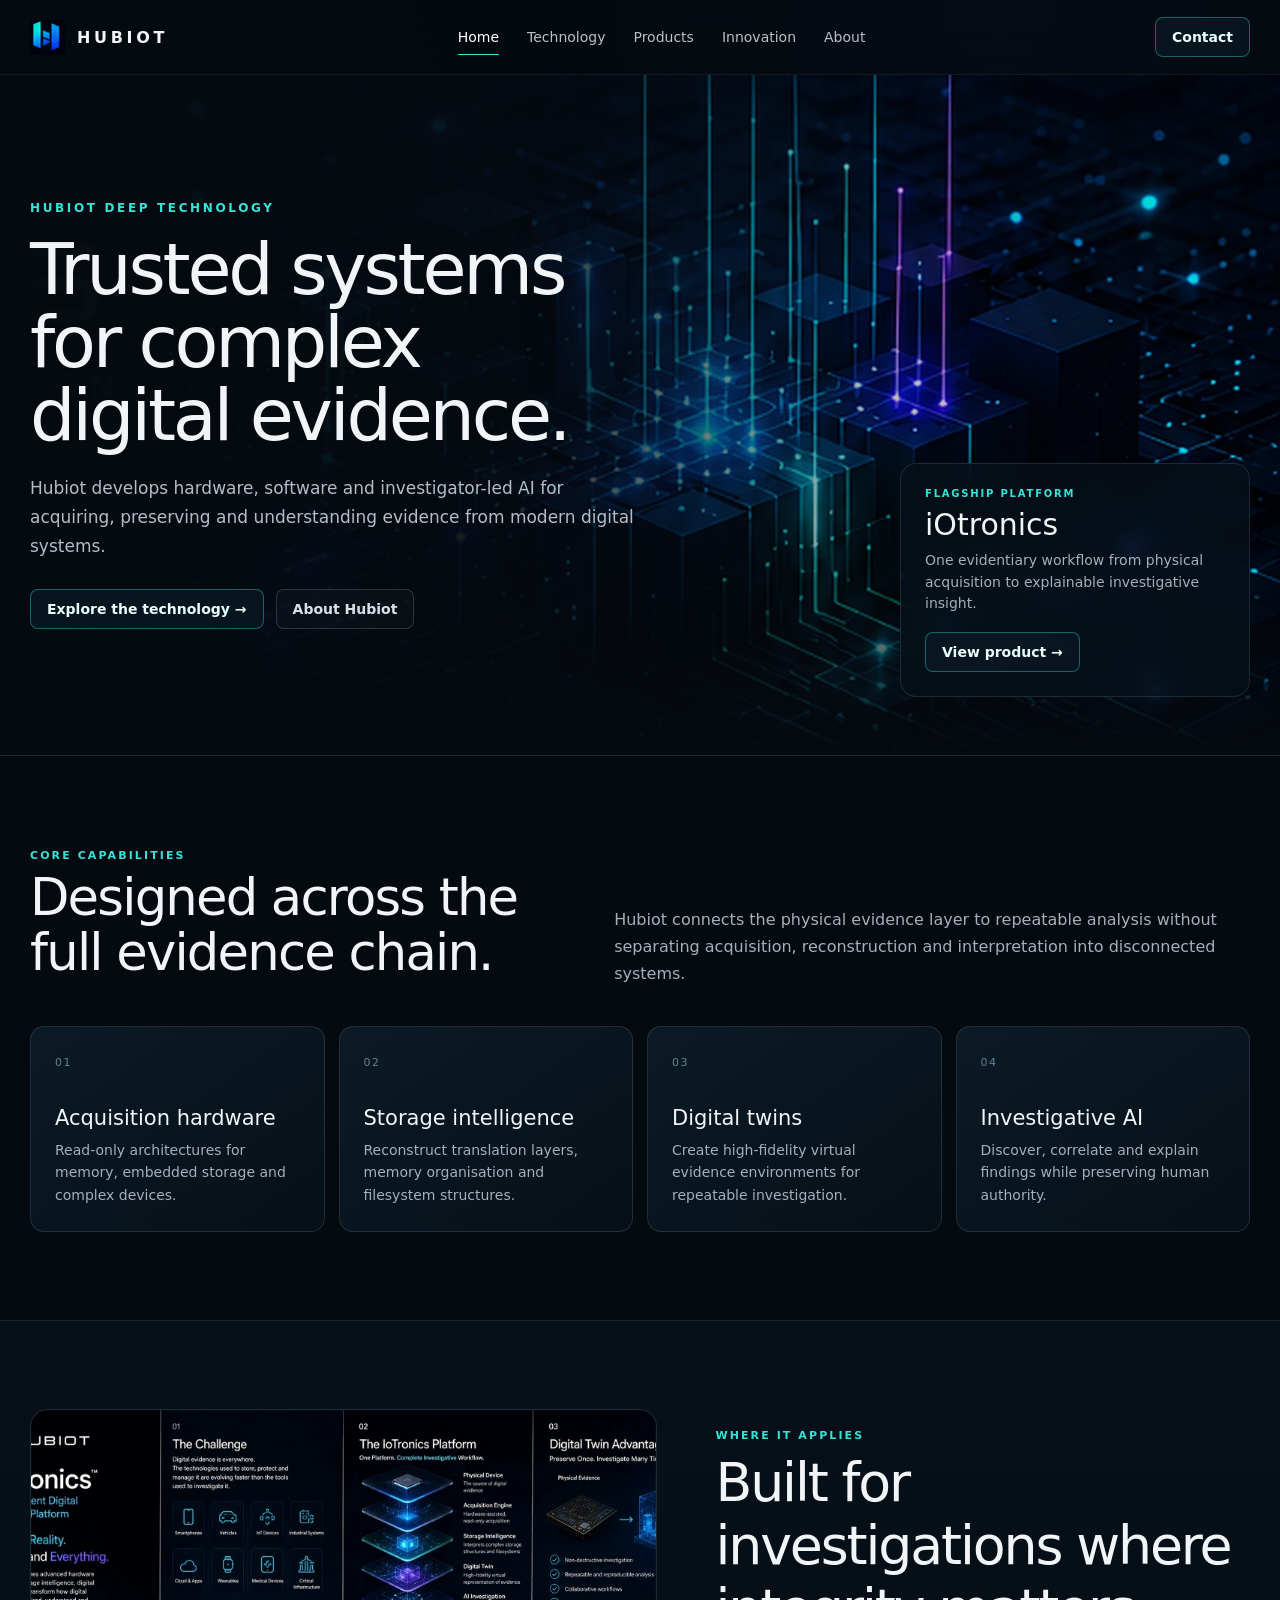
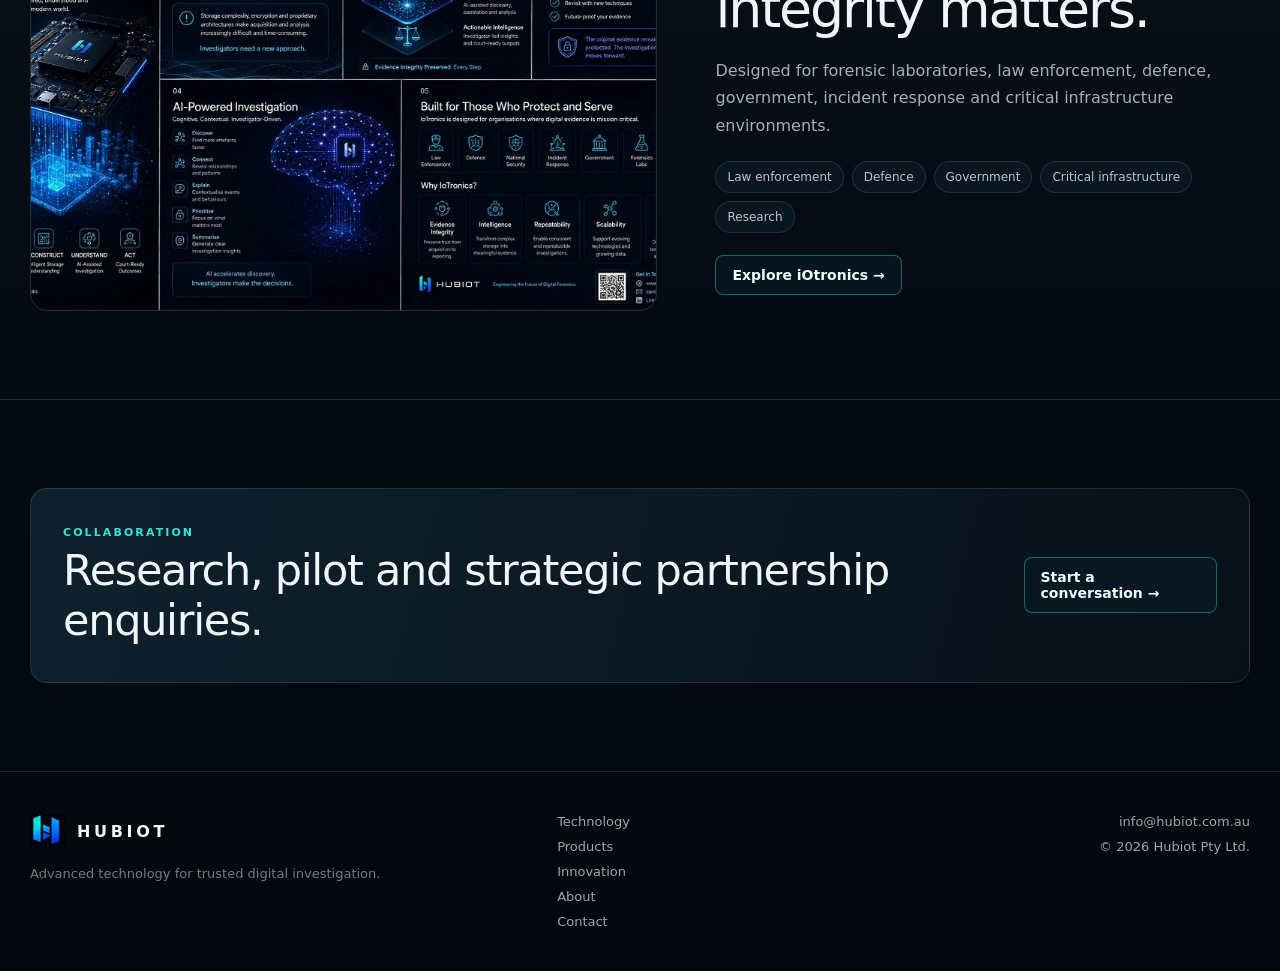
==== commit b60543f8: "Add files via upload" ====
--- a/index.html
+++ b/index.html
@@ -1 +1,108 @@
-<!doctype html><html><head><meta charset="utf-8"><meta name="viewport" content="width=device-width,initial-scale=1"><link rel="icon" href="/assets/images/hubiot-mark.svg"><link rel="stylesheet" href="/assets/css/site.css"><title>Hubiot — Trusted Digital Intelligence</title></head><body><header class="header"><nav class="wrap nav"><a class="brand" href="/"><img src="/assets/images/hubiot-mark.svg"><span>HUBIOT</span></a><div class="navlinks"><a class="active" href="/">Home</a><a class="" href="/technology/">Technology</a><a class="" href="/products/">Products</a><a class="" href="/innovation/">Innovation</a><a class="" href="/about/">About</a></div><a class="btn" href="/contact/">Contact</a></nav></header><main><section class="hero"><div class="hero-art"></div><div class="wrap hero-inner"><div class="hero-copy"><p class="eyebrow">Hubiot Deep Technology</p><h1>Engineering trusted digital intelligence.</h1><p>Hubiot develops integrated hardware, software and AI systems for acquiring, preserving and understanding complex digital evidence.</p><div class="actions"><a class="btn" href="/technology/">Explore our technology →</a><a class="btn" href="/products/iotronics/">Featured platform: iOtronics</a></div></div></div></section><section class="section"><div class="wrap"><p class="eyebrow">What We Build</p><h2>From physical evidence to actionable understanding.</h2><div class="pillars"><article class="pillar"><h3>Hardware</h3><p>Read-only acquisition for complex storage.</p></article><article class="pillar"><h3>Software</h3><p>Evidence reconstruction and orchestration.</p></article><article class="pillar"><h3>AI</h3><p>Investigator-led analysis and explanation.</p></article><article class="pillar"><h3>Research</h3><p>Digital twins, wireless acquisition and silicon.</p></article></div></div></section><section class="section dark"><div class="wrap feature"><div class="feature-art"><img src="/assets/images/iotronics-flow.svg"></div><div><p class="eyebrow">Featured Platform</p><h3>iOtronics</h3><p class="lead">A unified digital evidence platform spanning acquisition, reconstruction, forensic digital twins and investigator-led AI.</p><a class="btn" href="/products/iotronics/">Explore iOtronics →</a></div></div></section><section class="section"><div class="wrap"><p class="eyebrow">Applications</p><h2>Built for consequential environments.</h2><div class="audiences"><span>Law Enforcement</span><span>Defence</span><span>National Security</span><span>Incident Response</span><span>Government</span><span>Critical Infrastructure</span><span>Research</span></div></div></section></main><footer class="footer"><div class="wrap footer-row"><span>© 2026 Hubiot Pty Ltd.</span><div class="footer-links"><a href="/technology/">Technology</a><a href="/products/">Products</a><a href="/contact/">Contact</a></div></div></footer><script src="/assets/js/site.js"></script></body></html>+<!doctype html>
+<html lang="en">
+<head>
+  <meta charset="utf-8">
+  <meta name="viewport" content="width=device-width,initial-scale=1">
+  <meta name="theme-color" content="#050a10">
+  <meta name="description" content="Hubiot develops advanced hardware, software and AI systems for digital evidence.">
+  <meta property="og:title" content="Hubiot — Trusted Digital Evidence Technology">
+  <meta property="og:description" content="Hubiot develops advanced hardware, software and AI systems for digital evidence.">
+  <meta property="og:image" content="https://hubiot.com.au/assets/images/site/og-image.jpg">
+  <link rel="icon" href="/assets/images/brand/hubiot-mark.webp">
+  <link rel="stylesheet" href="/assets/css/site.css">
+  <title>Hubiot — Trusted Digital Evidence Technology</title>
+</head>
+<body>
+
+<header class="site-header">
+  <div class="shell nav">
+    <a class="brand" href="/" aria-label="Hubiot home">
+      <img src="/assets/images/brand/hubiot-mark.webp" alt="">
+      <span>HUBIOT</span>
+    </a>
+    <nav class="nav-links" aria-label="Primary navigation"><a class="active" href="/">Home</a><a class="" href="/technology/">Technology</a><a class="" href="/products/">Products</a><a class="" href="/innovation/">Innovation</a><a class="" href="/about/">About</a></nav>
+    <a class="header-cta" href="/contact/">Contact</a>
+  </div>
+</header>
+
+<main>
+<section class="hero">
+  <div class="hero-bg" aria-hidden="true"></div>
+  <div class="shell hero-grid">
+    <div class="hero-copy">
+      <p class="kicker">Hubiot Deep Technology</p>
+      <h1>Trusted systems for complex digital evidence.</h1>
+      <p>Hubiot develops hardware, software and investigator-led AI for acquiring, preserving and understanding evidence from modern digital systems.</p>
+      <div class="actions">
+        <a class="button" href="/technology/">Explore the technology →</a>
+        <a class="button ghost" href="/about/">About Hubiot</a>
+      </div>
+    </div>
+    <aside class="hero-product">
+      <small>Flagship platform</small>
+      <h2>iOtronics</h2>
+      <p>One evidentiary workflow from physical acquisition to explainable investigative insight.</p>
+      <a class="button" href="/products/iotronics/">View product →</a>
+    </aside>
+  </div>
+</section>
+
+<section class="section">
+  <div class="shell">
+    <div class="section-heading">
+      <div><span class="eyebrow">Core capabilities</span><h2>Designed across the full evidence chain.</h2></div>
+      <p>Hubiot connects the physical evidence layer to repeatable analysis without separating acquisition, reconstruction and interpretation into disconnected systems.</p>
+    </div>
+    <div class="capability-grid">
+      <article class="capability"><span class="index">01</span><h3>Acquisition hardware</h3><p>Read-only architectures for memory, embedded storage and complex devices.</p></article>
+      <article class="capability"><span class="index">02</span><h3>Storage intelligence</h3><p>Reconstruct translation layers, memory organisation and filesystem structures.</p></article>
+      <article class="capability"><span class="index">03</span><h3>Digital twins</h3><p>Create high-fidelity virtual evidence environments for repeatable investigation.</p></article>
+      <article class="capability"><span class="index">04</span><h3>Investigative AI</h3><p>Discover, correlate and explain findings while preserving human authority.</p></article>
+    </div>
+  </div>
+</section>
+
+<section class="section alt">
+  <div class="shell feature-split">
+    <div class="image-frame"><img src="/assets/images/site/mission-context.webp" alt="Digital evidence platform context"></div>
+    <div class="feature-copy">
+      <span class="eyebrow">Where it applies</span>
+      <h2>Built for investigations where integrity matters.</h2>
+      <p>Designed for forensic laboratories, law enforcement, defence, government, incident response and critical infrastructure environments.</p>
+      <div class="tags"><span>Law enforcement</span><span>Defence</span><span>Government</span><span>Critical infrastructure</span><span>Research</span></div>
+      <a class="button" href="/products/iotronics/">Explore iOtronics →</a>
+    </div>
+  </div>
+</section>
+
+<section class="section">
+  <div class="shell cta-panel">
+    <div><span class="eyebrow">Collaboration</span><h2>Research, pilot and strategic partnership enquiries.</h2></div>
+    <a class="button" href="/contact/">Start a conversation →</a>
+  </div>
+</section>
+</main>
+
+
+<footer class="site-footer">
+  <div class="shell footer-grid">
+    <div>
+      <a class="brand" href="/"><img src="/assets/images/brand/hubiot-mark.webp" alt=""><span>HUBIOT</span></a>
+      <p>Advanced technology for trusted digital investigation.</p>
+    </div>
+    <div class="footer-links">
+      <a href="/technology/">Technology</a>
+      <a href="/products/">Products</a>
+      <a href="/innovation/">Innovation</a>
+      <a href="/about/">About</a>
+      <a href="/contact/">Contact</a>
+    </div>
+    <div class="footer-meta">
+      <a href="mailto:info@hubiot.com.au">info@hubiot.com.au</a>
+      <span>© 2026 Hubiot Pty Ltd.</span>
+    </div>
+  </div>
+</footer>
+<script src="/assets/js/site.js"></script>
+</body>
+</html>
--- a/assets/css/site.css
+++ b/assets/css/site.css
@@ -1 +1,140 @@
-*{box-sizing:border-box}html{scroll-behavior:smooth}:root{--bg:#02050b;--panel:#0a1522;--text:#f5f7fb;--muted:#9eacba;--line:rgba(140,197,255,.14);--cyan:#22e8df;--blue:#248dff;--violet:#8c5eff;--max:1280px}body{margin:0;background:radial-gradient(circle at 84% -8%,rgba(36,141,255,.13),transparent 34%),#02050b;color:var(--text);font-family:Inter,system-ui,sans-serif;-webkit-font-smoothing:antialiased}a{color:inherit;text-decoration:none}img{max-width:100%;display:block}.wrap{width:min(var(--max),calc(100% - 48px));margin:auto}.header{position:sticky;top:0;z-index:50;background:rgba(2,5,11,.76);backdrop-filter:blur(20px);border-bottom:1px solid rgba(255,255,255,.06)}.nav{height:80px;display:flex;align-items:center;justify-content:space-between}.brand{display:flex;align-items:center;gap:13px;letter-spacing:.23em;font-weight:650}.brand img{width:36px;height:36px;border-radius:10px}.navlinks{display:flex;gap:30px;color:#b5c0cb;font-size:14px}.navlinks .active,.navlinks a:hover{color:var(--cyan)}.btn{display:inline-flex;border:1px solid rgba(34,232,223,.36);padding:12px 18px;border-radius:10px;background:#0b1a29}.hero{min-height:820px;position:relative;overflow:hidden}.hero-art{position:absolute;right:-3%;top:0;width:69%;height:100%;background:linear-gradient(90deg,#02050b,transparent 70%),url('../images/hero-system.svg') center/cover}.hero-inner{min-height:820px;display:flex;align-items:center;position:relative}.hero-copy{max-width:735px}.eyebrow{color:var(--cyan);text-transform:uppercase;letter-spacing:.22em;font-size:12px;font-weight:750}h1{font-size:clamp(62px,7.7vw,112px);line-height:.91;letter-spacing:-.06em;font-weight:330;margin:20px 0}h2{font-size:clamp(40px,5vw,70px);font-weight:350;letter-spacing:-.04em}.lead,.hero p,.page-hero p{color:#aab6c2;font-size:18px;line-height:1.74}.actions{display:flex;gap:12px;flex-wrap:wrap;margin-top:30px}.section{padding:108px 0;border-top:1px solid var(--line)}.section.dark{background:#050c15}.section-head{display:flex;justify-content:space-between;align-items:end;gap:40px}.pillars,.cards,.roadmap{display:grid;grid-template-columns:repeat(4,1fr);gap:1px;border:1px solid var(--line);border-radius:22px;overflow:hidden}.pillar,.card,.road{padding:30px;background:linear-gradient(145deg,#0a1828,#050d17);min-height:230px}.pillar h3,.card h3,.road h3{font-size:24px;font-weight:430;margin-top:42px}.pillar p,.card p,.road p,.prose p,.step p{color:var(--muted);line-height:1.65}.feature,.two-col,.contact-grid{display:grid;grid-template-columns:1fr 1fr;gap:76px;align-items:center}.feature-art{border:1px solid var(--line);border-radius:22px;overflow:hidden}.feature-art img{height:560px;width:100%;object-fit:cover}.feature h3{font-size:76px;font-weight:330;margin:10px 0}.audiences{display:flex;flex-wrap:wrap;gap:12px}.audiences span{border:1px solid var(--line);border-radius:999px;padding:12px 16px}.cta{display:flex;justify-content:space-between;align-items:center;gap:30px;padding:38px;border:1px solid var(--line);border-radius:22px}.page-hero{padding:150px 0 100px;position:relative;overflow:hidden}.page-art{position:absolute;right:-5%;top:-18%;width:62%;height:132%;opacity:.55}.page-art img{width:100%;height:100%;object-fit:cover}.page-hero .wrap{position:relative}.steps{border-left:1px solid var(--cyan)}.step{padding:0 0 28px 30px}.contact-panel{border:1px solid var(--line);border-radius:20px;padding:30px}label{display:block;margin:14px 0 7px}input,textarea{width:100%;padding:13px;background:#040c16;border:1px solid var(--line);border-radius:8px;color:#fff}textarea{min-height:140px}.footer{padding:34px 0;color:#8090a0}.footer-row{display:flex;justify-content:space-between;align-items:center}.footer-links{display:flex;gap:20px}@media(max-width:900px){.navlinks{display:none}.pillars,.cards,.roadmap{grid-template-columns:1fr}.feature,.two-col,.contact-grid{grid-template-columns:1fr}.hero-art{width:100%;opacity:.4}}+:root{
+  --ink:#f2f5f7;--muted:#a4b0ba;--dim:#6f7d89;--bg:#050a10;--bg2:#08111a;
+  --panel:#0c1721;--panel2:#101d28;--line:rgba(175,211,235,.14);--line2:rgba(175,211,235,.26);
+  --cyan:#35e4d6;--blue:#3b8eff;--violet:#9068ff;--max:1220px;--radius:18px;
+}
+*{box-sizing:border-box}
+html{scroll-behavior:smooth}
+body{margin:0;background:var(--bg);color:var(--ink);font-family:Inter,ui-sans-serif,system-ui,-apple-system,BlinkMacSystemFont,"Segoe UI",sans-serif;-webkit-font-smoothing:antialiased}
+body:before{content:"";position:fixed;inset:0;pointer-events:none;z-index:-2;background:radial-gradient(circle at 78% 0,rgba(59,142,255,.10),transparent 32%),radial-gradient(circle at 12% 20%,rgba(53,228,214,.045),transparent 28%)}
+a{color:inherit;text-decoration:none}
+img{display:block;max-width:100%}
+.shell{width:min(var(--max),calc(100% - 44px));margin:auto}
+.site-header{position:sticky;top:0;z-index:50;background:rgba(5,10,16,.82);backdrop-filter:blur(18px);border-bottom:1px solid rgba(255,255,255,.055)}
+.nav{height:74px;display:flex;align-items:center;justify-content:space-between;gap:24px}
+.brand{display:inline-flex;align-items:center;gap:12px;font-weight:700;letter-spacing:.23em;font-size:16px}
+.brand img{width:35px;height:35px;object-fit:contain}
+.nav-links{display:flex;gap:28px;color:#b7c1c9;font-size:14px}
+.nav-links a{padding:9px 0;border-bottom:1px solid transparent}
+.nav-links a:hover,.nav-links .active{color:#fff;border-color:var(--cyan)}
+.header-cta,.button{display:inline-flex;align-items:center;justify-content:center;gap:8px;padding:11px 16px;border:1px solid rgba(53,228,214,.38);border-radius:8px;background:rgba(9,27,37,.68);color:#e8fffc;font-weight:600;font-size:14px;transition:.2s}
+.header-cta:hover,.button:hover{transform:translateY(-1px);border-color:rgba(53,228,214,.72);background:rgba(18,48,60,.72)}
+.button.ghost{border-color:rgba(255,255,255,.15);background:rgba(255,255,255,.025);color:#d8e1e7}
+
+.hero{position:relative;min-height:680px;overflow:hidden;border-bottom:1px solid var(--line)}
+.hero-bg{position:absolute;inset:0;background:linear-gradient(90deg,#050a10 0%,rgba(5,10,16,.93) 37%,rgba(5,10,16,.28) 68%,rgba(5,10,16,.1)),linear-gradient(180deg,transparent 70%,#050a10),url("../images/site/hero-architecture.webp") 72% center/cover no-repeat}
+.hero-grid{min-height:680px;display:grid;grid-template-columns:1.05fr .95fr;align-items:center;position:relative}
+.hero-copy{padding:90px 0;max-width:650px}
+.kicker{margin:0 0 18px;color:var(--cyan);text-transform:uppercase;letter-spacing:.22em;font-weight:700;font-size:12px}
+h1{font-size:clamp(45px,5.6vw,72px);line-height:1.02;letter-spacing:-.045em;font-weight:380;margin:0 0 22px;text-wrap:balance}
+.hero-copy>p:not(.kicker){max-width:620px;color:#b2bdc6;font-size:17px;line-height:1.7}
+.actions{display:flex;gap:12px;flex-wrap:wrap;margin-top:28px}
+.hero-product{align-self:end;justify-self:end;margin-bottom:58px;width:350px;padding:24px;border:1px solid var(--line);border-radius:16px;background:rgba(7,17,26,.76);backdrop-filter:blur(10px)}
+.hero-product small{display:block;color:var(--cyan);letter-spacing:.18em;text-transform:uppercase;font-size:10px;font-weight:700}
+.hero-product h2{font-size:30px;margin:8px 0 8px;font-weight:440}
+.hero-product p{margin:0 0 17px;color:var(--muted);font-size:14px;line-height:1.55}
+
+.section{padding:88px 0;border-bottom:1px solid var(--line)}
+.section.alt{background:linear-gradient(180deg,#071019,#050b12)}
+.section-heading{display:grid;grid-template-columns:.9fr 1.1fr;gap:64px;align-items:end;margin-bottom:38px}
+.section-heading h2{font-size:clamp(34px,4vw,52px);line-height:1.08;letter-spacing:-.035em;font-weight:390;margin:7px 0}
+.section-heading p{color:var(--muted);line-height:1.7;max-width:610px;margin:0}
+.eyebrow{color:var(--cyan);text-transform:uppercase;letter-spacing:.19em;font-size:11px;font-weight:700}
+
+.capability-grid{display:grid;grid-template-columns:repeat(4,1fr);gap:14px}
+.capability{padding:24px;border:1px solid var(--line);border-radius:14px;background:linear-gradient(145deg,rgba(13,29,41,.88),rgba(7,16,25,.9));min-height:200px}
+.capability .index{font-size:11px;color:#668095;letter-spacing:.14em}
+.capability h3{font-size:21px;font-weight:500;margin:36px 0 9px}
+.capability p{font-size:14px;line-height:1.62;color:var(--muted);margin:0}
+
+.feature-split{display:grid;grid-template-columns:1.08fr .92fr;gap:58px;align-items:center}
+.image-frame{position:relative;overflow:hidden;border:1px solid var(--line);border-radius:18px;background:#07111a}
+.image-frame img{width:100%;height:500px;object-fit:cover}
+.image-frame:after{content:"";position:absolute;inset:0;box-shadow:inset 0 0 0 1px rgba(255,255,255,.025);pointer-events:none}
+.feature-copy h2{font-size:clamp(34px,4.2vw,54px);font-weight:390;letter-spacing:-.04em;margin:8px 0 17px}
+.feature-copy>p{color:var(--muted);line-height:1.72;font-size:16px}
+.tags{display:flex;flex-wrap:wrap;gap:8px;margin:22px 0}
+.tags span{padding:8px 11px;border:1px solid var(--line);border-radius:999px;color:#bac6cf;font-size:12px;background:rgba(12,26,37,.72)}
+
+.compact-grid{display:grid;grid-template-columns:repeat(3,1fr);gap:16px}
+.compact-card{padding:24px;border:1px solid var(--line);border-radius:15px;background:rgba(10,23,33,.82)}
+.compact-card h3{font-size:21px;font-weight:500;margin:16px 0 9px}
+.compact-card p{color:var(--muted);font-size:14px;line-height:1.62;margin:0}
+.icon-line{width:52px;height:2px;background:linear-gradient(90deg,var(--cyan),var(--violet))}
+
+.page-hero{padding:96px 0 64px;border-bottom:1px solid var(--line);position:relative;overflow:hidden}
+.page-hero-grid{display:grid;grid-template-columns:1fr 440px;gap:60px;align-items:center}
+.page-hero h1{font-size:clamp(40px,5vw,64px);max-width:720px}
+.page-hero .intro{color:var(--muted);font-size:17px;line-height:1.7;max-width:690px}
+.page-visual{height:340px;border:1px solid var(--line);border-radius:18px;overflow:hidden;background:#09131c}
+.page-visual img{width:100%;height:100%;object-fit:cover}
+
+.workflow{display:grid;grid-template-columns:repeat(5,1fr);gap:10px}
+.stage{position:relative;padding:21px 18px;border:1px solid var(--line);border-radius:13px;background:rgba(10,23,33,.82);min-height:150px}
+.stage:not(:last-child):after{content:"→";position:absolute;right:-9px;top:57px;color:var(--cyan);z-index:2}
+.stage span{font-size:10px;color:var(--cyan);letter-spacing:.15em}
+.stage h3{font-size:18px;margin:18px 0 7px;font-weight:520}
+.stage p{font-size:13px;color:var(--muted);line-height:1.55;margin:0}
+
+.media-row{display:grid;grid-template-columns:1fr 1fr;gap:18px}
+.media-card{display:grid;grid-template-columns:1fr 1fr;min-height:350px;border:1px solid var(--line);border-radius:16px;overflow:hidden;background:#09131d}
+.media-card img{width:100%;height:100%;object-fit:cover}
+.media-card .copy{padding:26px}
+.media-card h3{font-size:25px;font-weight:450;margin:9px 0 11px}
+.media-card p{font-size:14px;color:var(--muted);line-height:1.62}
+
+.timeline{display:grid;grid-template-columns:repeat(4,1fr);gap:12px}
+.timeline article{padding:23px;border-top:2px solid var(--blue);background:rgba(9,21,31,.78);border-radius:0 0 13px 13px}
+.timeline small{color:var(--cyan);letter-spacing:.14em;text-transform:uppercase}
+.timeline h3{font-size:20px;margin:22px 0 9px;font-weight:500}
+.timeline p{font-size:14px;color:var(--muted);line-height:1.6}
+
+.about-grid,.contact-grid{display:grid;grid-template-columns:1fr 1fr;gap:58px}
+.prose h2{font-size:clamp(32px,4vw,50px);font-weight:390;line-height:1.12;letter-spacing:-.035em;margin:8px 0 18px}
+.prose h3{font-size:22px;font-weight:500;margin:28px 0 9px}
+.prose p{color:var(--muted);line-height:1.72}
+.contact-panel{padding:28px;border:1px solid var(--line);border-radius:16px;background:rgba(10,23,33,.82)}
+label{display:block;font-size:13px;color:#bdc7cf;margin:15px 0 7px}
+input,textarea{width:100%;padding:13px 14px;border:1px solid var(--line);border-radius:8px;background:#061019;color:#fff;font:inherit}
+textarea{min-height:135px;resize:vertical}
+button{cursor:pointer}
+
+.cta-panel{display:flex;justify-content:space-between;align-items:center;gap:30px;padding:32px;border:1px solid var(--line);border-radius:17px;background:linear-gradient(105deg,rgba(15,36,49,.9),rgba(8,17,27,.9))}
+.cta-panel h2{font-size:clamp(28px,3.4vw,43px);font-weight:390;letter-spacing:-.03em;margin:5px 0}
+
+.site-footer{padding:42px 0;background:#04080d}
+.footer-grid{display:grid;grid-template-columns:1.2fr .8fr .8fr;gap:30px;align-items:start}
+.site-footer p{color:var(--dim);font-size:13px}
+.footer-links,.footer-meta{display:flex;flex-direction:column;gap:10px;color:#9aa7b1;font-size:13px}
+.footer-meta{text-align:right}
+
+.reveal{opacity:0;transform:translateY(18px);transition:opacity .65s ease,transform .65s ease}
+.reveal.visible{opacity:1;transform:none}
+
+@media(max-width:960px){
+  .nav-links{display:none}
+  .hero-grid,.page-hero-grid,.section-heading,.feature-split,.about-grid,.contact-grid{grid-template-columns:1fr}
+  .hero-product{justify-self:start;margin:0 0 50px}
+  .capability-grid{grid-template-columns:repeat(2,1fr)}
+  .compact-grid{grid-template-columns:1fr}
+  .workflow{grid-template-columns:1fr 1fr}
+  .stage:not(:last-child):after{display:none}
+  .media-row{grid-template-columns:1fr}
+  .timeline{grid-template-columns:1fr 1fr}
+}
+@media(max-width:620px){
+  .shell{width:calc(100% - 26px)}
+  .header-cta{display:none}
+  .hero,.hero-grid{min-height:auto}
+  .hero-copy{padding:88px 0 35px}
+  h1{font-size:43px}
+  .hero-product{width:100%}
+  .section{padding:68px 0}
+  .capability-grid,.workflow,.timeline{grid-template-columns:1fr}
+  .media-card{grid-template-columns:1fr}
+  .media-card img{height:250px}
+  .page-hero{padding-top:74px}
+  .page-visual{height:280px}
+  .footer-grid{grid-template-columns:1fr}
+  .footer-meta{text-align:left}
+}
